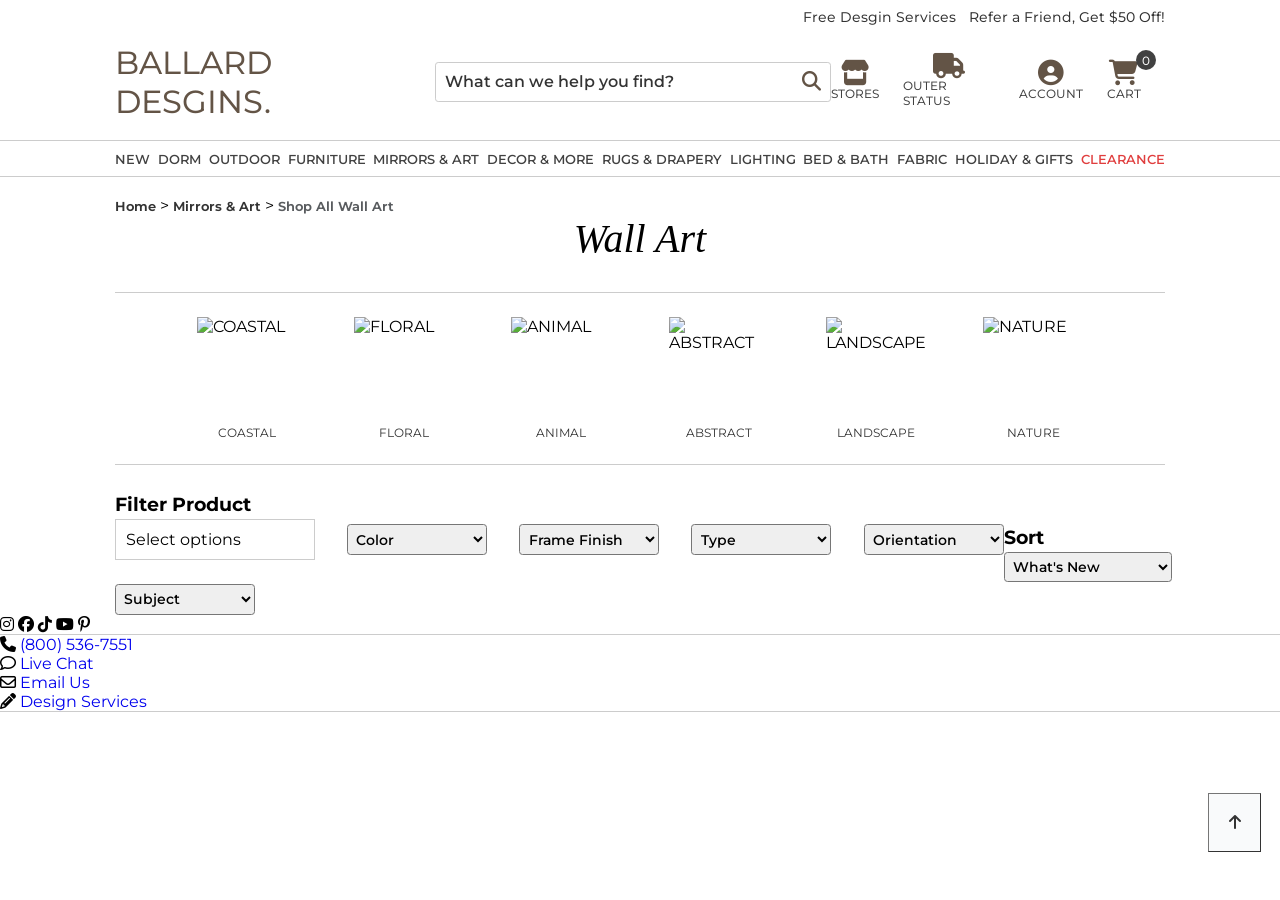
==== src/index.html @ 4a236fc7 "Start with footer" ====
<!DOCTYPE html>
<html lang="en">
  <head>
    <meta charset="UTF-8" />
    <meta name="viewport" content="width=device-width, initial-scale=1.0" />
    <title>Wall Arts | Ballard Desgins</title>
    <link
      rel="icon"
      href="//static1.ballarddesigns.com/wcsstore/images/BallardDesigns/favicons/favicon-32x32.png"
      type="image/png"
      sizes="32x32"
    />
    <!-- Font Awesome CDN Link -->
    <link
      href="https://cdnjs.cloudflare.com/ajax/libs/font-awesome/6.7.2/css/all.min.css"
      rel="stylesheet"
    />
    <link rel="stylesheet" href="style.css" />
    <script src="fetchData.js" type="module" defer></script>
    <script src="mainFunctions.js" type="module" defer></script>
  </head>
  <body>
    <!-- Start Header -->
    <header id="Header" class="container">
      <div class="topHeader">
        <a href="#">Free Desgin Services</a>
        <a href="">Refer a Friend, Get $50 Off!</a>
      </div>
      <div class="mainHeader">
        <a href="#">BALLARD DESGINS.</a>
        <div class="searchBox">
          <input type="search" placeholder="What can we help you find?" />
          <button><i class="fa-solid fa-magnifying-glass"></i></button>
        </div>
        <div class="headerIcons">
          <a href="#">
            <i class="fa-solid fa-store"></i>
            <span>Stores</span>
          </a>
          <a href="#">
            <i class="fa-solid fa-truck"></i>
            <span>Outer Status</span>
          </a>
          <a href="#">
            <i class="fa-solid fa-circle-user"></i>
            <span>Account</span>
          </a>
          <a href="#" class="cartLink">
            <i class="fa-solid fa-cart-shopping"></i>
            <span>Cart</span>
            <span class="cartBubble">0</span>
            <div class="cartPopup">Your shopping cart is empty</div>
          </a>
        </div>
      </div>
      <hr id="hr1" />
      <!-- Navbar -->
      <nav>
        <ul class="navList">
          <li class="navItem">
            <a class="navLink" href="#">NEW</a>
            <div class="dropdown-menu">
              <ul>
                <li><a href="#">ALL NEW ITEMS</a></li>
                <li><a href="#">THE DORM COLLECTION</a></li>
                <li><a href="#">OUTDOOR</a></li>
                <li><a href="#">FURNITURE</a></li>
                <li><a href="#">MIRRORS & ART</a></li>
                <li><a href="#">DECOR & MORE</a></li>
                <li><a href="#">TABLETOP</a></li>
                <li><a href="#">RUGS & DRAPERY</a></li>
                <li><a href="#">LIGHTING</a></li>
                <li><a href="#">BED & BATH</a></li>
                <li><a href="#">FABRIC BY THE YARD</a></li>
              </ul>
              <div class="dropdown-image">
                <img
                  id="dropdownImgNew"
                  src="your-image.jpg"
                  alt="Your Entry Needs This"
                />
                <h4>Your Entry Needs This</h4>
                <p>
                  Don't miss the feminine details and narrow profile of our
                  Dawson Cabinet.
                </p>
                <a href="#">SHOP NOW »</a>
              </div>
            </div>
          </li>
          <li class="navItem">
            <a class="navLink" href="#">Dorm</a>
            <div class="dropdown-menu">
              <ul>
                <li><a href="#">ALL NEW ITEMS</a></li>
                <li><a href="#">THE DORM COLLECTION</a></li>
                <li><a href="#">OUTDOOR</a></li>
                <li><a href="#">FURNITURE</a></li>
                <li><a href="#">MIRRORS & ART</a></li>
                <li><a href="#">DECOR & MORE</a></li>
                <li><a href="#">TABLETOP</a></li>
                <li><a href="#">RUGS & DRAPERY</a></li>
                <li><a href="#">LIGHTING</a></li>
                <li><a href="#">BED & BATH</a></li>
                <li><a href="#">FABRIC BY THE YARD</a></li>
              </ul>
              <div class="dropdown-image">
                <img
                  id="dropdownImgDrom"
                  src="your-image.jpg"
                  alt="Your Entry Needs This"
                />
                <h4>Your Entry Needs This</h4>
                <p>
                  Don't miss the feminine details and narrow profile of our
                  Dawson Cabinet.
                </p>
                <a href="#">SHOP NOW »</a>
              </div>
            </div>
          </li>
          <li class="navItem">
            <a class="navLink" href="#">Outdoor</a>
          </li>
          <li class="navItem">
            <a class="navLink" href="#">Furniture</a>
          </li>
          <li class="navItem">
            <a class="navLink" href="#">Mirrors & Art</a>
          </li>
          <li class="navItem">
            <a class="navLink" href="#">Decor & More</a>
          </li>
          <li class="navItem">
            <a class="navLink" href="#">Rugs & Drapery</a>
          </li>
          <li class="navItem">
            <a class="navLink" href="#">Lighting</a>
          </li>
          <li class="navItem">
            <a class="navLink" href="#">Bed & Bath</a>
          </li>
          <li class="navItem">
            <a class="navLink" href="#">Fabric</a>
          </li>
          <li class="navItem">
            <a class="navLink" href="#">Holiday & Gifts</a>
          </li>
          <li class="navItem">
            <a class="navLink" href="#" id="clearance">Clearance</a>
          </li>
        </ul>
      </nav>

      <hr id="hr2" />
    </header>

    <!-- Start WallArt -->
    <section id="wallArt" class="container">
      <div id="breadcrumbs">
        <a href="#">Home</a> <span> > </span> <a href="#">Mirrors & Art</a>
        <span> > </span> <a href="#">Shop All Wall Art</a>
      </div>
      <h1>Wall Art</h1>
      <hr />
      <div id="categories"></div>
      <hr />
    </section>

    <!-- Start Main -->
    <main class="container">
      <!-- Start Filter Product & Sort -->
      <div id="filter-sort">
        <div id="filtersProduct">
          <h3>Filter Product</h3>
          <div id="filter">
            <div class="custom-select">
              <div class="select-box" onclick="toggleOptions()">Select options</div>
              <div class="options-container" id="options">
                <label><input type="checkbox" value="books"> Books</label>
                <label><input type="checkbox" value="electronics"> Electronics</label>
                <label><input type="checkbox" value="clothing"> Clothing</label>
              </div>
            </div>
            <select>
              <option>Color</option>
            </select>
            <select>
              <option>Frame Finish</option>
            </select>
            <select>
              <option>Type</option>
            </select>
            <select>
              <option>Orientation</option>
            </select>
            <select>
              <option>Subject</option>
            </select>
          </div>
        </div>
        <div id="sortProduct">
          <h3>Sort</h3>
          <select id="sortSelect">
            <option selected>What's New</option>
            <option>Relevance</option>
            <option>Price: Low to High</option>
            <option>Price: High to Low</option>
            <option>Alphabetically</option>
            <option>Customer Ratings</option>
          </select>
        </div>
      </div>
    </main>
    <footer>
      <section id="socialMedia">
        <i class="fa-brands fa-instagram"></i>
        <i class="fa-brands fa-facebook"></i>
        <i class="fa-brands fa-tiktok"></i>
        <i class="fa-brands fa-youtube"></i>
        <i class="fa-brands fa-pinterest-p"></i>
      </section>
      <hr>
      <section id="contact">
        <div><i class="fa-solid fa-phone"></i> <a href="tel:(800) 536-7551">(800) 536-7551</a></div>
        <div><i class="fa-regular fa-comment"></i> <a href="#">Live Chat</a></div>
        <div><i class="fa-regular fa-envelope"></i></i> <a href="mailto:email.example@example.com">Email Us</a></div>
        <div><i class="fa-solid fa-pencil"></i> <a href="#">Design Services</a></div>
      </section>
      <hr>
    </footer>
    <section id="toTop">
      <a href="#Header"><i class="fa-solid fa-arrow-up"></i></a>
    </section>
  </body>
</html>
---- src/style.css ----
@import url('https://fonts.googleapis.com/css2?family=Inter:ital,opsz,wght@0,14..32,100..900;1,14..32,100..900&family=Montserrat:ital,wght@0,100..900;1,100..900&family=Noto+Sans:ital,wght@0,100..900;1,100..900&family=Poppins:ital,wght@0,100;0,200;0,300;0,400;0,500;0,600;0,700;0,800;0,900;1,100;1,200;1,300;1,400;1,500;1,600;1,700;1,800;1,900&family=Volkhov:ital,wght@0,400;0,700;1,400;1,700&family=Work+Sans:wght@100..900&display=swap');
@import url('https://fonts.googleapis.com/css2?family=Bodoni+Moda:ital,opsz,wght@0,6..96,400..900;1,6..96,400..900&family=Inter:ital,opsz,wght@0,14..32,100..900;1,14..32,100..900&family=Montserrat:ital,wght@0,100..900;1,100..900&family=Noto+Sans:ital,wght@0,100..900;1,100..900&family=Poppins:ital,wght@0,100;0,200;0,300;0,400;0,500;0,600;0,700;0,800;0,900;1,100;1,200;1,300;1,400;1,500;1,600;1,700;1,800;1,900&family=Volkhov:ital,wght@0,400;0,700;1,400;1,700&family=Work+Sans:wght@100..900&display=swap');
@import url('https://fonts.googleapis.com/css2?family=Bodoni+Moda:ital,opsz,wght@0,6..96,400..900;1,6..96,400..900&family=Cormorant:ital,wght@0,300..700;1,300..700&family=Inter:ital,opsz,wght@0,14..32,100..900;1,14..32,100..900&family=Montserrat:ital,wght@0,100..900;1,100..900&family=Noto+Sans:ital,wght@0,100..900;1,100..900&family=Poppins:ital,wght@0,100;0,200;0,300;0,400;0,500;0,600;0,700;0,800;0,900;1,100;1,200;1,300;1,400;1,500;1,600;1,700;1,800;1,900&family=Volkhov:ital,wght@0,400;0,700;1,400;1,700&family=Work+Sans:wght@100..900&display=swap');


:root{
    --basicFontColor:#333333;
    --logoColor:#635446;
    --headerIconColor:#414141;
    --hrColor:#cccccc;
    --headerFont:"Montserrat", Verdana, Helvetica, sans-serif;
    --logoFont:"Bondoi", Helvetica, sans-serif;
    --cormorantFont:"Cormorant (woff2)",Times,"Times New Roman",serif;
    
}
*{
    box-sizing: border-box;
    margin: 0;
    padding: 0;
    font-family: var(--headerFont);
    text-decoration: none;
}
.container{
    width:82vw;
    margin: auto;
    
}
/* Start Header */
/* Top Header */
.topHeader{
    display: flex;
    justify-content: flex-end;
    gap: 0.8em;
    padding:0.5em 0 ;
}
.topHeader a{
    text-decoration: none;
    color:var(--basicFontColor);
    font-size: 14px;
    font-weight: 450;
    font-family: var(--headerFont);
    border-bottom: 0.1em solid transparent;
}
.topHeader a:hover{
    cursor: pointer;
    border-bottom: 0.1em solid var(--basicFontColor);
}

/* Main Header */
.mainHeader{
    margin-top: 0.5em;
    display: flex;
    align-items: center;
    justify-content: space-between;
}
.mainHeader a{
    text-transform: uppercase;
    color: var(--logoColor);
    font-size: 2rem;
    font-weight: 450;
    font-family: var(--headerFont);
}
.searchBox{
    padding:0.5em;
    border: 0.075em solid var(--hrColor);
    border-radius: 0.2em;
    width: 25em;
    display: flex;
    align-items: center;
    justify-content: space-between;
    padding: 0.6em;
    outline: 0.25em solid transparent;
}
.searchBox:focus-within{
    outline: 0.25em solid rgb(148, 188, 245);
    border-radius: 0.3em;
}
.searchBox input{
    width:92%;
    font-size: 1rem;
    border: none;
}
.searchBox input::placeholder{
    color: var(--basicFontColor);
    font-weight: 550;
}
.searchBox input:focus{
    outline: none;
    border: none;
}
.searchBox button{
    background: none;
    border: none;
    outline: none;
    cursor: pointer;
}
.searchBox button i{
    font-size: 1.2rem;
    color: var(--logoColor);  
}
.headerIcons{
    display: flex;
    justify-content: space-evenly;
    align-items: center;
    gap: 1.5em;
    padding-right: 1.5em;
}
.headerIcons a{
    display: flex;
    flex-direction: column;
    justify-content: space-between;
    align-items: center;
    border-bottom: 0.1em solid transparent;
}
.headerIcons a:hover{
    border-bottom: 0.1em solid var(--logoColor);
}
.headerIcons a i{
    color: var(--logoColor);
    font-size: 1.6rem;
}
.headerIcons a span{
    color: var(--headerIconColor);
    font-size: 12px;
}
.cartLink {
    position: relative;
}

.cartBubble {
    position: absolute;
    top: -10px;
    right: -15px;
    background: var(--headerIconColor);
    color: white !important;
    border-radius: 50%;
    width: 20px;
    height: 20px;
    display: flex;
    align-items: center;
    justify-content: center;
    font-size: 12px;
}

.cartPopup {
    display: none;
    position: absolute;
    z-index: 999;
    top: 3em; 
    left: 50%;
    transform: translateX(-90%);
    background-color: white;
    color: var(--basicFontColor);
    padding: 1.5em 1em;
    width: 30em;
    font-size: 12px;
    box-shadow: 0 3px 5px rgba(0,0,0,0.4);
}

.cartLink:hover .cartPopup {
    display: block;
}
  hr{
    border: 0;
    border-top: 1px solid var(--hrColor);
  }
  #hr1{
    margin: 0 calc(-50vw + 61%); 
    width: 100vw; 
    position: relative; 
    left: 50%; 
    transform: translateX(-50%); 
    margin: 1.2em 0 0.5em;
  }
  #hr2{
    margin: 0 calc(-50vw + 61%); 
    width: 100vw; 
    position: relative; 
    left: 50%; 
    transform: translateX(-50%); 
    margin: 0.5em 0 1.2em;
  }

  /* navbar */

  #clearance{
    color: #e03e3e ;
  }

  nav ul li a:hover{
    border-bottom: 0.25em solid var(--logoColor);
  }


  nav {
    position: relative;

  }
  
  .navList {
    display: flex;
    align-items: center;
    justify-content: space-between;
    list-style: none;
    margin: 0;
    padding: 0;
  }
  
  .navItem {
    position: relative;  
  }
  
  .navLink {
    font-size: 0.8em;
    color: var(--headerIconColor);
    font-weight: 550;
    border-bottom: 0.25em solid transparent;
    padding-bottom: 0.5em;
    text-transform: uppercase;
  }
  .navLink:hover{
    border-bottom: 0.25em solid var(--logoColor);
  }
  
  .dropdown-menu {
    position: absolute;
    top: 1.75em;
    left: 0;
    background-color:rgba(220, 220, 220);
    width: 30em;
    z-index: 999;
    padding: 1.5em;
    border-bottom: 0.3em solid var(--logoColor);
    display: none;
  }
  
  .dropdown-menu ul {
    list-style: none;
    padding: 0;
    margin: 0;
    width: 50%;
    display: flex;
    flex-direction: column;
    justify-content: space-between;
    align-items: flex-start;
    gap: 0.4em;
  }
  
  .dropdown-menu ul li a {  
    font-weight: 500;
    color: var(--basicFontColor) !important;
    text-decoration: none;
    display: block;
    border-bottom: 0.25em solid transparent;
  }
  .dropdown-menu ul li a:hover{
    text-decoration: underline;
    border-bottom: 0.25em solid transparent;
  }
  
  .dropdown-image {
    width: 45%;
    text-align: center;
  }
  
  .dropdown-image img {
    width: 100%;
    height: auto;
    margin-bottom: 1em;
  }
  
  .navItem:hover .dropdown-menu {
    display: flex;
    justify-content: space-between;
  }
  
/* End Header */

/* Start Wall Art */
#wallArt{
  padding: 0;
}
#breadcrumbs{
  margin: 0;
  padding: 0;
}
.bold{
  font-size: 0.8rem;
  font-weight: 650;
  color: var(--basicFontColor);
}
.bold:hover{
  border-bottom: 1px solid var(--basicFontColor);
}
#basePosition{
  font-size: 0.8rem;
  font-weight: 650;
  color: #595c5f;
}
h1{
  font-family: var(--cormorantFont);
  font-style: italic;
  font-weight: 200;
  text-align: center;
  font-size: 2.5rem;
  margin-bottom: 0.75em;
}
#categories{
  padding:auto 2.5em ;
  display: flex;
  justify-content: space-evenly;
  align-items: center;
  flex-wrap: wrap;
  margin: 1.5em;
}
.category{
  display: flex;
  flex-direction: column;
  justify-content: space-between;
  gap: 0.5em;
  align-items: center;
}
.category img{
  width: 100px;
  height: 100px;
  object-fit: cover;
}
.category a{
  color: var(--basicFontColor);
  font-size: 0.75rem;
}
.category:hover img{
  opacity: calc(50%);
}
.category:hover a{
  border-bottom: 1px solid var(--basicFontColor);
}

/* Start Main */
/* Start Filter Product & Sort */
#filter-sort{
  width: 92%;
  margin-top: 1.75em;
  display: flex;
  align-items: center;
  justify-content: space-between;

}
#filter-sort h3{
  margin-bottom: 0.15em;
}
#filter{
  display: flex;
  align-items: center;
  justify-content: space-between;
  flex-wrap: wrap;
  gap: 1.5em;
}
.custom-select {
  position: relative;
  display: inline-block;
  width: 200px;
}

.select-box {
  border: 1px solid #ccc;
  padding: 10px;
  cursor: pointer;
  background: white;
}

.options-container {
  position: absolute;
  border: 1px solid #ccc;
  width: 100%;
  max-height: 200px;
  overflow-y: auto;
  background: white;
  display: none;
  z-index: 10;
}

.options-container label {
  display: block;
  padding: 5px 10px;
  cursor: pointer;
}

.options-container label:hover {
  background-color: #f0f0f0;
}
#filtersProduct select{
  width: 10em;
  padding: 0.3em;
  font-size:14px;
  font-weight: 550;
  border-radius: 0.25em;
}
/* Sort Product */
#sortProduct{
  width: 8%;
  display: flex;
  flex-direction: column;
  justify-content: space-between;
}
#sortProduct h3{
  margin-bottom: 0.15em;
}
#sortSelect {
  width: 12em;
  padding: 0.3em;
  font-size:14px;
  font-weight: 550;
  border-radius: 0.25em;
}
#sortSelect:focus{
  border: auto;
}



/* Footer */


/* Button To Top */
#toTop{
  position: fixed;
  right: 1.2em;
  bottom:3em;
  z-index: 999;
  background-color: #f9fafbe1;
  border-top: 0.1em solid #767676;
  border-left: 0.1em solid #767676;
  border-right: 0.1em solid #333333;
  border-bottom: 0.1em solid #333333;
  padding:1.2em 1.2em;
}
#toTop a{
  font-size: 1rem;
  color: var(--basicFontColor);
  
}
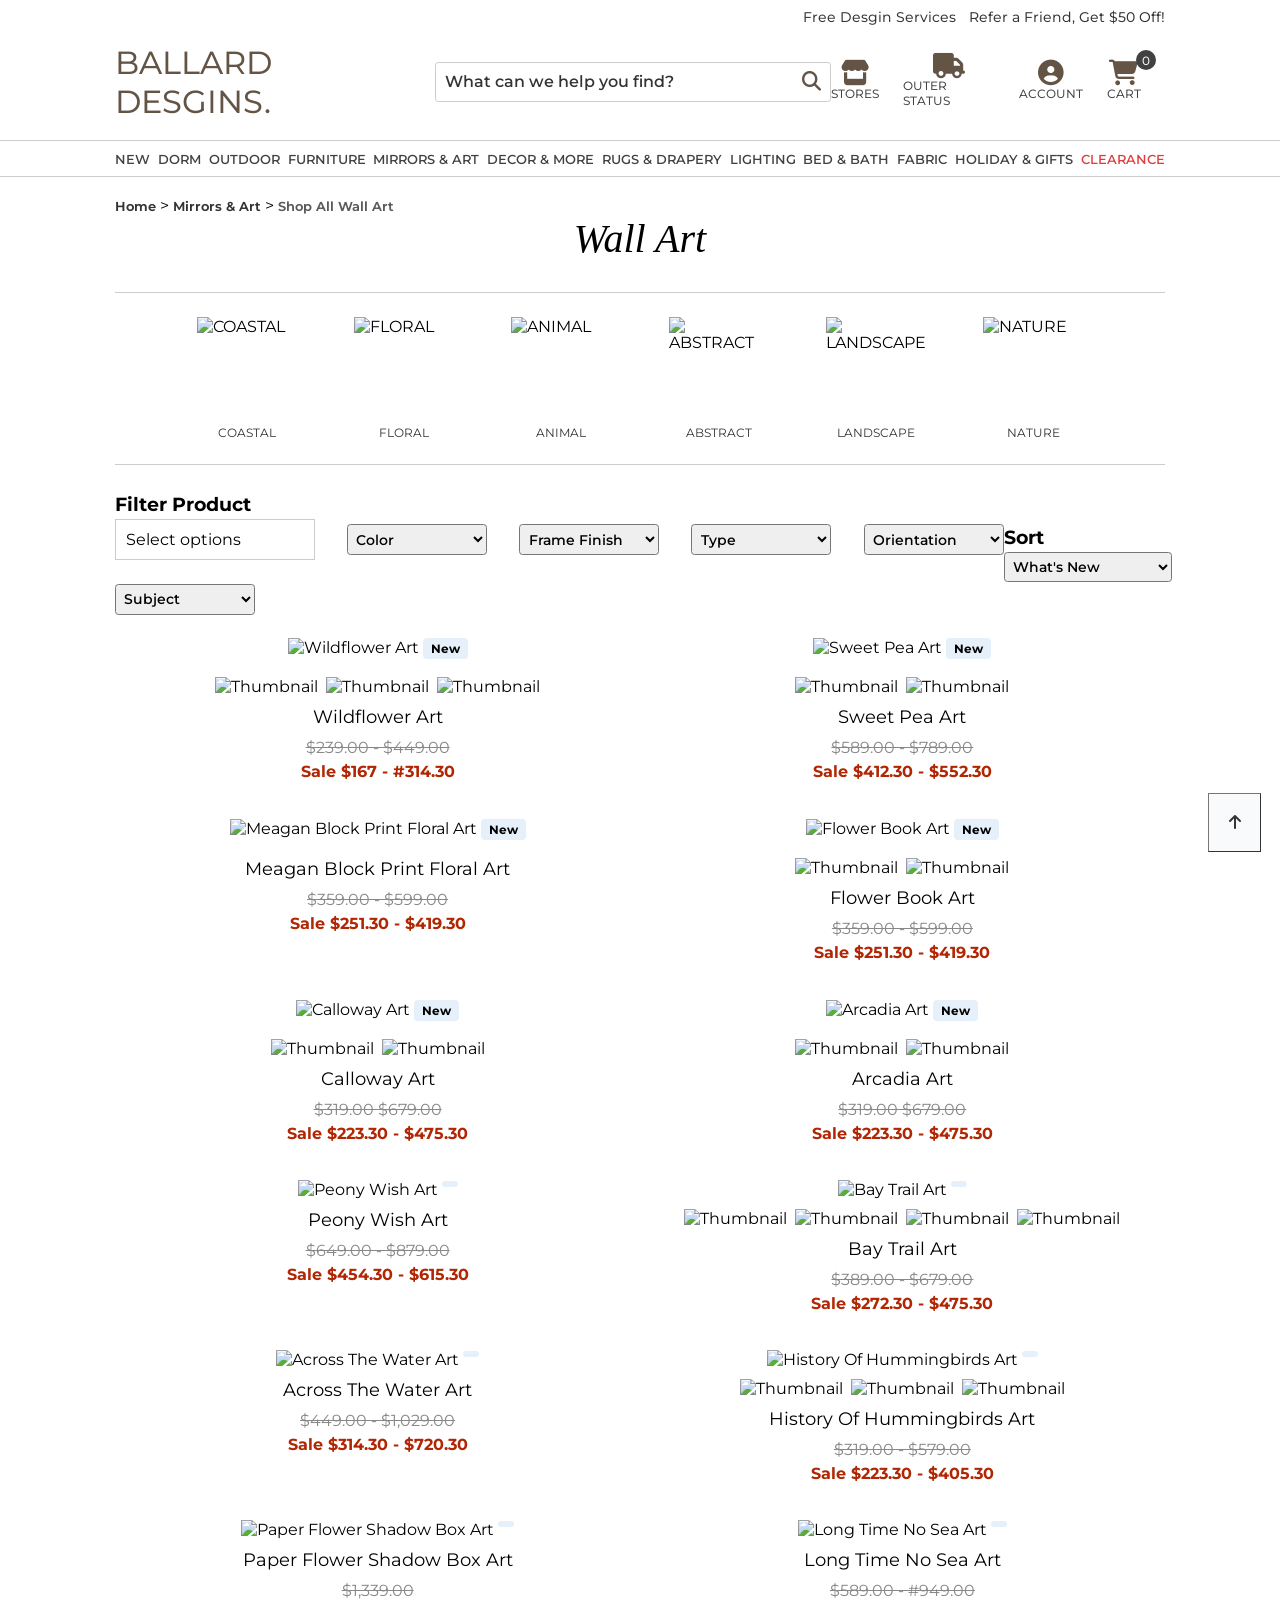
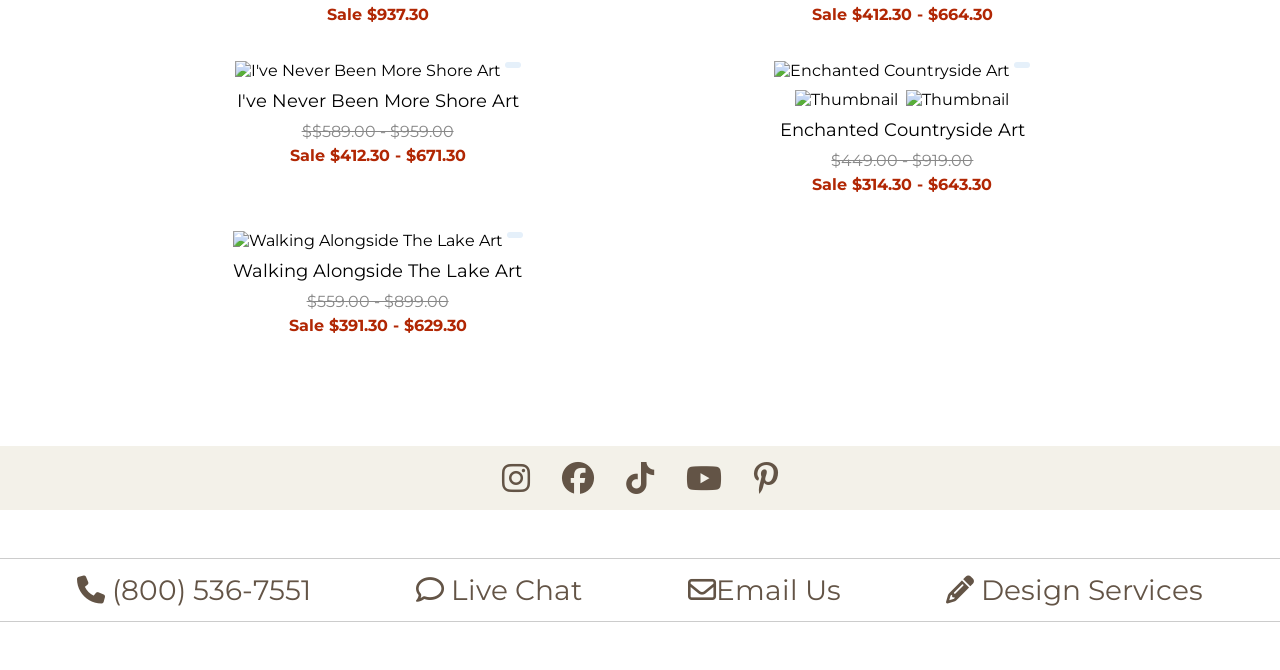
==== commit 3acf14a4: "End Footer and Start With Product Section" ====
--- a/src/index.html
+++ b/src/index.html
@@ -22,17 +22,17 @@
   <body>
     <!-- Start Header -->
     <header id="Header" class="container">
-      <div class="topHeader">
+      <div class="top-header">
         <a href="#">Free Desgin Services</a>
         <a href="">Refer a Friend, Get $50 Off!</a>
       </div>
-      <div class="mainHeader">
+      <div class="main-header">
         <a href="#">BALLARD DESGINS.</a>
-        <div class="searchBox">
+        <div class="search-box">
           <input type="search" placeholder="What can we help you find?" />
           <button><i class="fa-solid fa-magnifying-glass"></i></button>
         </div>
-        <div class="headerIcons">
+        <div class="header-icons">
           <a href="#">
             <i class="fa-solid fa-store"></i>
             <span>Stores</span>
@@ -56,9 +56,9 @@
       <hr id="hr1" />
       <!-- Navbar -->
       <nav>
-        <ul class="navList">
-          <li class="navItem">
-            <a class="navLink" href="#">NEW</a>
+        <ul class="nav-list">
+          <li class="nav-item">
+            <a class="nav-link" href="#">NEW</a>
             <div class="dropdown-menu">
               <ul>
                 <li><a href="#">ALL NEW ITEMS</a></li>
@@ -88,8 +88,8 @@
               </div>
             </div>
           </li>
-          <li class="navItem">
-            <a class="navLink" href="#">Dorm</a>
+          <li class="nav-item">
+            <a class="nav-link" href="#">Dorm</a>
             <div class="dropdown-menu">
               <ul>
                 <li><a href="#">ALL NEW ITEMS</a></li>
@@ -119,35 +119,35 @@
               </div>
             </div>
           </li>
-          <li class="navItem">
-            <a class="navLink" href="#">Outdoor</a>
-          </li>
-          <li class="navItem">
-            <a class="navLink" href="#">Furniture</a>
-          </li>
-          <li class="navItem">
-            <a class="navLink" href="#">Mirrors & Art</a>
-          </li>
-          <li class="navItem">
-            <a class="navLink" href="#">Decor & More</a>
-          </li>
-          <li class="navItem">
-            <a class="navLink" href="#">Rugs & Drapery</a>
-          </li>
-          <li class="navItem">
-            <a class="navLink" href="#">Lighting</a>
-          </li>
-          <li class="navItem">
-            <a class="navLink" href="#">Bed & Bath</a>
-          </li>
-          <li class="navItem">
-            <a class="navLink" href="#">Fabric</a>
-          </li>
-          <li class="navItem">
-            <a class="navLink" href="#">Holiday & Gifts</a>
-          </li>
-          <li class="navItem">
-            <a class="navLink" href="#" id="clearance">Clearance</a>
+          <li class="nav-item">
+            <a class="nav-link" href="#">Outdoor</a>
+          </li>
+          <li class="nav-item">
+            <a class="nav-link" href="#">Furniture</a>
+          </li>
+          <li class="nav-item">
+            <a class="nav-link" href="#">Mirrors & Art</a>
+          </li>
+          <li class="nav-item">
+            <a class="nav-link" href="#">Decor & More</a>
+          </li>
+          <li class="nav-item">
+            <a class="nav-link" href="#">Rugs & Drapery</a>
+          </li>
+          <li class="nav-item">
+            <a class="nav-link" href="#">Lighting</a>
+          </li>
+          <li class="nav-item">
+            <a class="nav-link" href="#">Bed & Bath</a>
+          </li>
+          <li class="nav-item">
+            <a class="nav-link" href="#">Fabric</a>
+          </li>
+          <li class="nav-item">
+            <a class="nav-link" href="#">Holiday & Gifts</a>
+          </li>
+          <li class="nav-item">
+            <a class="nav-link" href="#" id="clearance">Clearance</a>
           </li>
         </ul>
       </nav>
@@ -170,16 +170,23 @@
     <!-- Start Main -->
     <main class="container">
       <!-- Start Filter Product & Sort -->
-      <div id="filter-sort">
+      <div id="filterSort">
         <div id="filtersProduct">
           <h3>Filter Product</h3>
           <div id="filter">
             <div class="custom-select">
-              <div class="select-box" onclick="toggleOptions()">Select options</div>
+              <div class="select-box" onclick="toggleOptions()">
+                Select options
+              </div>
               <div class="options-container" id="options">
-                <label><input type="checkbox" value="books"> Books</label>
-                <label><input type="checkbox" value="electronics"> Electronics</label>
-                <label><input type="checkbox" value="clothing"> Clothing</label>
+                <label><input type="checkbox" value="books" /> Books</label>
+                <label
+                  ><input type="checkbox" value="electronics" />
+                  Electronics</label
+                >
+                <label
+                  ><input type="checkbox" value="clothing" /> Clothing</label
+                >
               </div>
             </div>
             <select>
@@ -211,6 +218,9 @@
           </select>
         </div>
       </div>
+
+      <!-- Products -->
+      <div class="product-container" id="productContainer"></div>
     </main>
     <footer>
       <section id="socialMedia">
@@ -220,16 +230,26 @@
         <i class="fa-brands fa-youtube"></i>
         <i class="fa-brands fa-pinterest-p"></i>
       </section>
-      <hr>
+      <hr id="footer-hr-top" />
       <section id="contact">
-        <div><i class="fa-solid fa-phone"></i> <a href="tel:(800) 536-7551">(800) 536-7551</a></div>
-        <div><i class="fa-regular fa-comment"></i> <a href="#">Live Chat</a></div>
-        <div><i class="fa-regular fa-envelope"></i></i> <a href="mailto:email.example@example.com">Email Us</a></div>
-        <div><i class="fa-solid fa-pencil"></i> <a href="#">Design Services</a></div>
+        <div>
+          <i class="fa-solid fa-phone"></i>
+          <a href="tel:(800) 536-7551">(800) 536-7551</a>
+        </div>
+        <div>
+          <i class="fa-regular fa-comment"></i> <a href="#">Live Chat</a>
+        </div>
+        <div>
+          <i class="fa-regular fa-envelope"></i
+          ><a href="mailto:email.example@example.com">Email Us</a>
+        </div>
+        <div>
+          <i class="fa-solid fa-pencil"></i> <a href="#">Design Services</a>
+        </div>
       </section>
-      <hr>
+      <hr id="footer-hr-bottom" />
     </footer>
-    <section id="toTop">
+    <section id="toTop" >
       <a href="#Header"><i class="fa-solid fa-arrow-up"></i></a>
     </section>
   </body>
--- a/src/style.css
+++ b/src/style.css
@@ -19,6 +19,10 @@
     padding: 0;
     font-family: var(--headerFont);
     text-decoration: none;
+    
+}
+body{
+  overflow-x: hidden;
 }
 .container{
     width:82vw;
@@ -27,13 +31,13 @@
 }
 /* Start Header */
 /* Top Header */
-.topHeader{
+.top-header{
     display: flex;
     justify-content: flex-end;
     gap: 0.8em;
     padding:0.5em 0 ;
 }
-.topHeader a{
+.top-header a{
     text-decoration: none;
     color:var(--basicFontColor);
     font-size: 14px;
@@ -41,26 +45,26 @@
     font-family: var(--headerFont);
     border-bottom: 0.1em solid transparent;
 }
-.topHeader a:hover{
+.top-header a:hover{
     cursor: pointer;
     border-bottom: 0.1em solid var(--basicFontColor);
 }
 
 /* Main Header */
-.mainHeader{
+.main-header{
     margin-top: 0.5em;
     display: flex;
     align-items: center;
     justify-content: space-between;
 }
-.mainHeader a{
+.main-header a{
     text-transform: uppercase;
     color: var(--logoColor);
     font-size: 2rem;
     font-weight: 450;
     font-family: var(--headerFont);
 }
-.searchBox{
+.search-box{
     padding:0.5em;
     border: 0.075em solid var(--hrColor);
     border-radius: 0.2em;
@@ -71,55 +75,55 @@
     padding: 0.6em;
     outline: 0.25em solid transparent;
 }
-.searchBox:focus-within{
+.search-box:focus-within{
     outline: 0.25em solid rgb(148, 188, 245);
     border-radius: 0.3em;
 }
-.searchBox input{
+.search-box input{
     width:92%;
     font-size: 1rem;
     border: none;
 }
-.searchBox input::placeholder{
+.search-box input::placeholder{
     color: var(--basicFontColor);
     font-weight: 550;
 }
-.searchBox input:focus{
+.search-box input:focus{
     outline: none;
     border: none;
 }
-.searchBox button{
+.search-box button{
     background: none;
     border: none;
     outline: none;
     cursor: pointer;
 }
-.searchBox button i{
+.search-box button i{
     font-size: 1.2rem;
     color: var(--logoColor);  
 }
-.headerIcons{
+.header-icons{
     display: flex;
     justify-content: space-evenly;
     align-items: center;
     gap: 1.5em;
     padding-right: 1.5em;
 }
-.headerIcons a{
+.header-icons a{
     display: flex;
     flex-direction: column;
     justify-content: space-between;
     align-items: center;
     border-bottom: 0.1em solid transparent;
 }
-.headerIcons a:hover{
+.header-icons a:hover{
     border-bottom: 0.1em solid var(--logoColor);
 }
-.headerIcons a i{
+.header-icons a i{
     color: var(--logoColor);
     font-size: 1.6rem;
 }
-.headerIcons a span{
+.header-icons a span{
     color: var(--headerIconColor);
     font-size: 12px;
 }
@@ -197,7 +201,7 @@
 
   }
   
-  .navList {
+  .nav-list {
     display: flex;
     align-items: center;
     justify-content: space-between;
@@ -206,11 +210,11 @@
     padding: 0;
   }
   
-  .navItem {
+  .nav-item {
     position: relative;  
   }
   
-  .navLink {
+  .nav-link {
     font-size: 0.8em;
     color: var(--headerIconColor);
     font-weight: 550;
@@ -218,7 +222,7 @@
     padding-bottom: 0.5em;
     text-transform: uppercase;
   }
-  .navLink:hover{
+  .nav-link:hover{
     border-bottom: 0.25em solid var(--logoColor);
   }
   
@@ -269,7 +273,7 @@
     margin-bottom: 1em;
   }
   
-  .navItem:hover .dropdown-menu {
+  .nav-item:hover .dropdown-menu {
     display: flex;
     justify-content: space-between;
   }
@@ -338,7 +342,7 @@
 
 /* Start Main */
 /* Start Filter Product & Sort */
-#filter-sort{
+#filterSort{
   width: 92%;
   margin-top: 1.75em;
   display: flex;
@@ -346,7 +350,7 @@
   justify-content: space-between;
 
 }
-#filter-sort h3{
+#filterSort h3{
   margin-bottom: 0.15em;
 }
 #filter{
@@ -417,10 +421,91 @@
   border: auto;
 }
 
-
-
+/* Products */
+
+.product-container {
+  display: grid;
+  grid-template-columns: repeat(auto-fit, minmax(25em, 1fr));
+  align-items: start;
+}
+
+.product-card {
+  padding: 15px;
+  text-align: center;
+  background: #fff;
+}
+
+.product-card img.main-img {
+  width: 100%;
+  height: auto;
+}
+
+.product-card .new-label {
+  display: inline-block;
+  background-color: #e5f0fa;
+  padding: 3px 8px;
+  font-size: 12px;
+  font-weight: bold;
+  border-radius: 4px;
+  margin: 8px 0;
+}
+
+.product-card .thumbnails {
+  margin-top: 10px;
+}
+
+.product-card .thumbnails img {
+  width: 50px;
+  margin: 0 4px;
+}
+
+.product-card .title {
+  font-size: 18px;
+  margin: 10px 0;
+}
+
+.product-card .old-price {
+  text-decoration: line-through;
+  color: #888;
+}
+
+.product-card .new-price {
+  color: #b12704;
+  font-weight: bold;
+  margin-top: 5px;
+}
+
+
+/* End Products */
 /* Footer */
-
+#socialMedia{
+  display: flex;
+  align-items: center;
+  justify-content: center;
+  gap: 1em;
+  padding: 0.5em;
+  margin-top: 3em;
+  background-color: #f3f1e9;
+  color: var(--logoColor);
+  font-size: 2rem;
+}
+#footer-hr-top{
+  margin-top: 3em;
+}
+#footer-hr-bottom{
+  margin-bottom: 3em;
+}
+#contact{
+  display: flex;
+  align-items: center;
+  justify-content: space-evenly;
+  gap: 1em;
+  padding: 0.5em 0;
+  font-size: 1.75rem;
+}
+#contact i,a{
+  color: var(--logoColor);
+}
 
 /* Button To Top */
 #toTop{
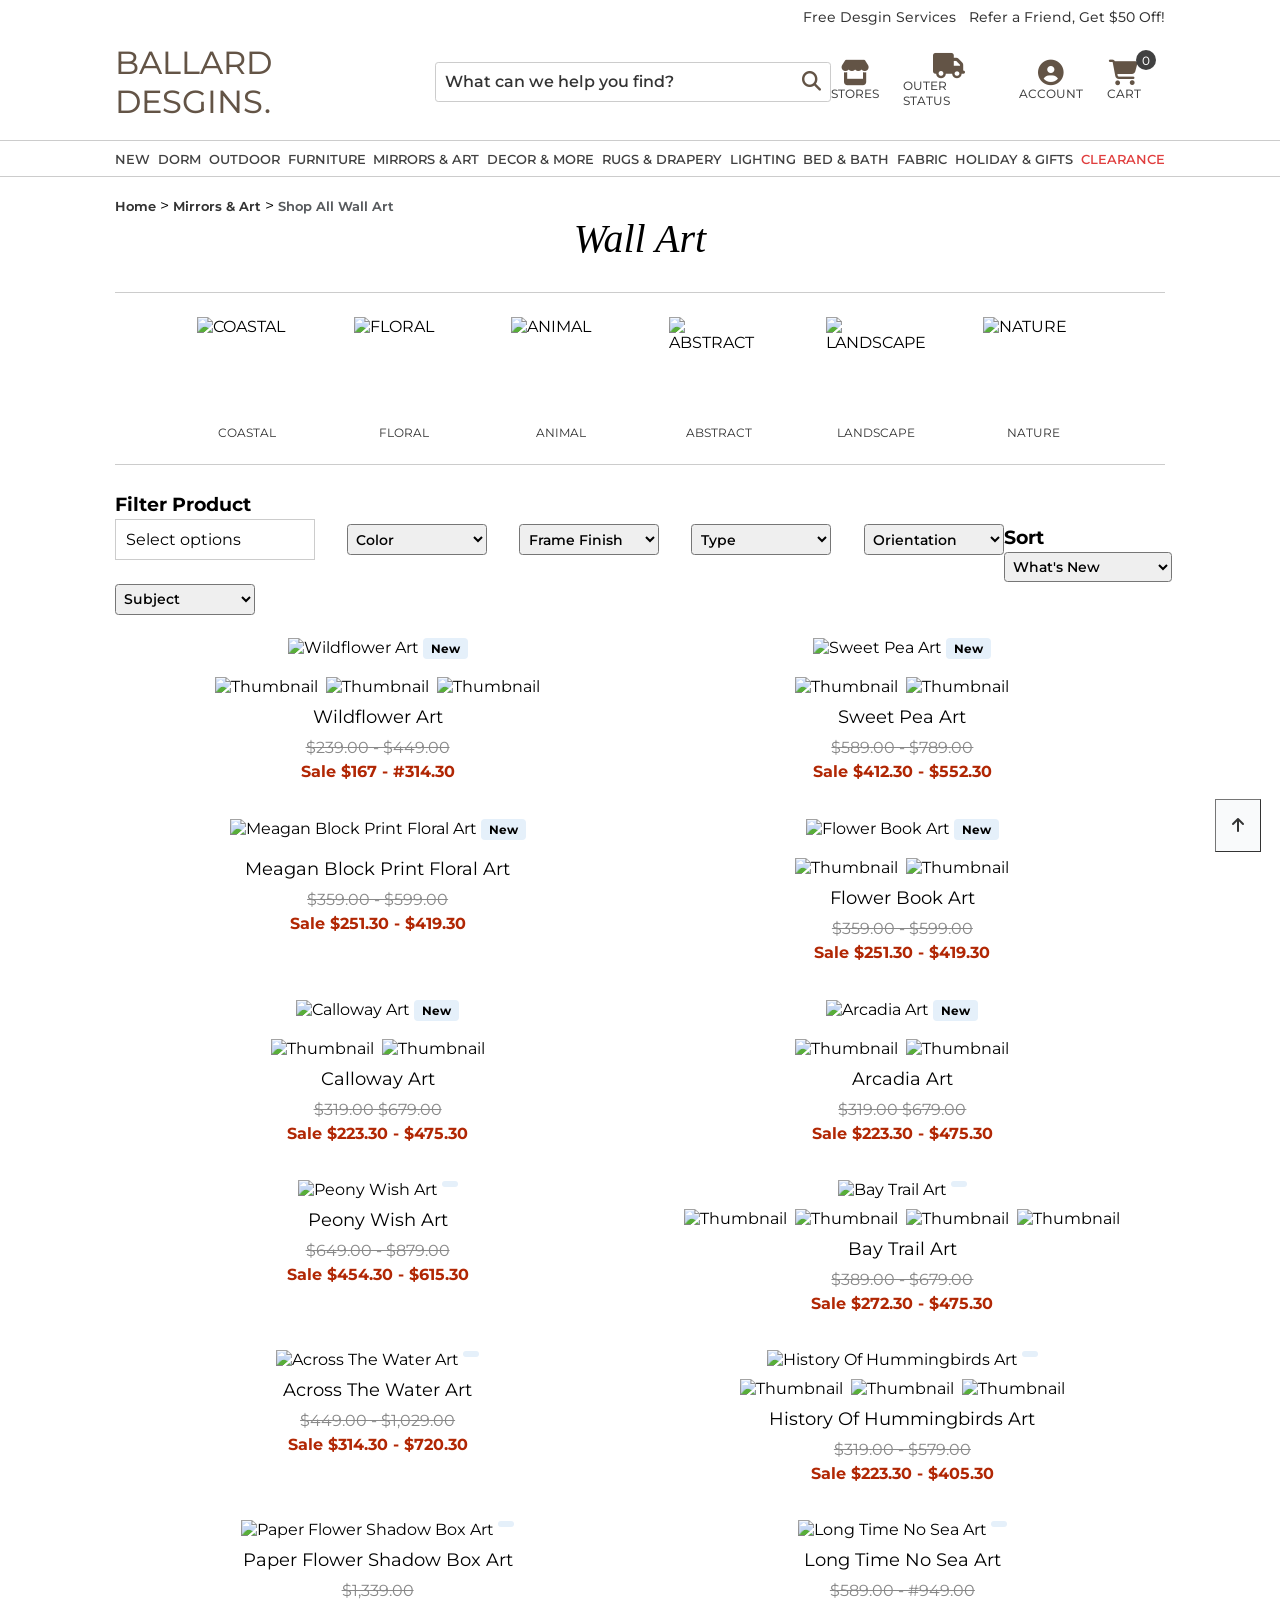
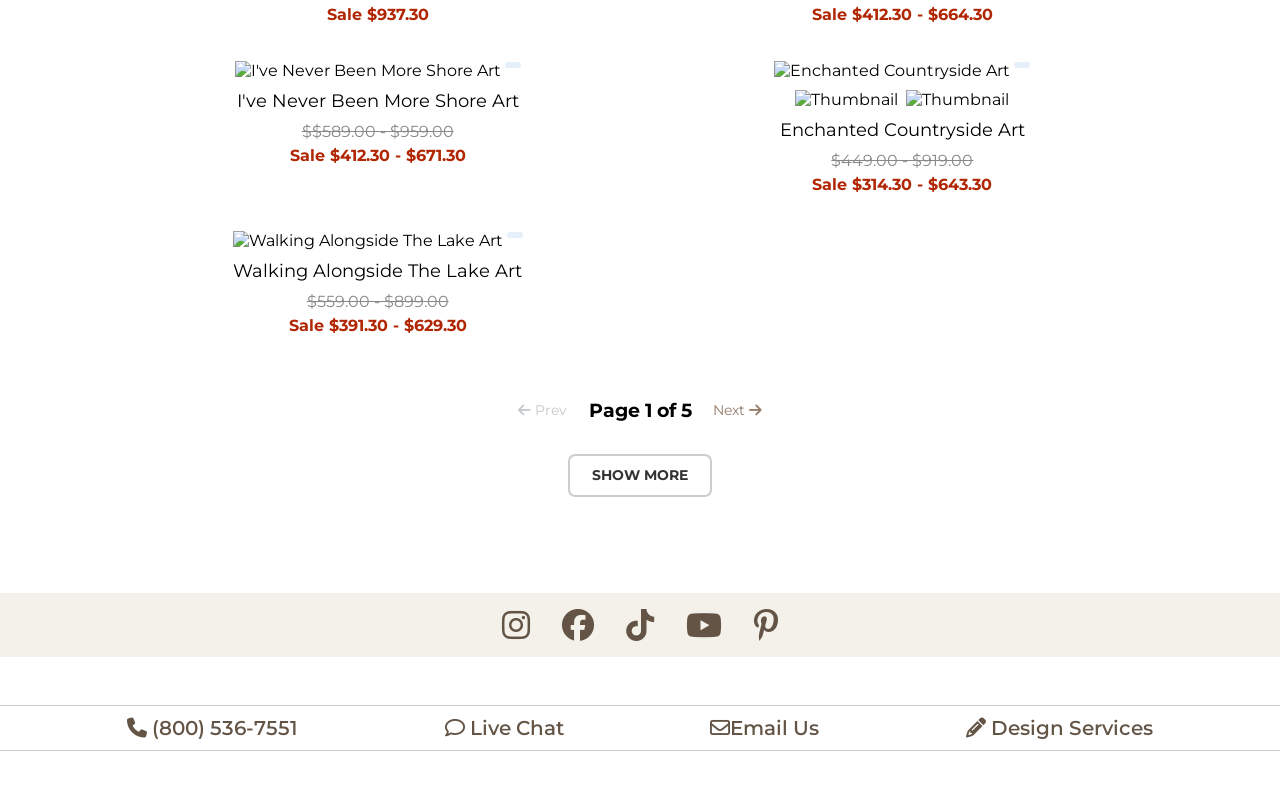
==== commit 29f0511e: "add slider and (Show More) Button to Footer" ====
--- a/src/index.html
+++ b/src/index.html
@@ -223,6 +223,16 @@
       <div class="product-container" id="productContainer"></div>
     </main>
     <footer>
+      <section class="slider">
+        <div class="slider-page">
+          <span class="disabled"><i class="fa-solid fa-arrow-left"></i> Prev</span>
+          <span class="strong-name">Page 1 of 5 </span>
+          <span class="active">Next <i class="fa-solid fa-arrow-right"></i></span>
+        </div>
+        <div>
+          <button class="show-more-button">SHOW MORE</button>
+        </div>
+      </section>
       <section id="socialMedia">
         <i class="fa-brands fa-instagram"></i>
         <i class="fa-brands fa-facebook"></i>
--- a/src/style.css
+++ b/src/style.css
@@ -22,6 +22,7 @@
     
 }
 body{
+  box-sizing: border-box;
   overflow-x: hidden;
 }
 .container{
@@ -478,6 +479,46 @@
 
 /* End Products */
 /* Footer */
+.slider{
+  display: flex;
+  flex-direction: column;
+  justify-content: space-between;
+  align-items: center;
+  gap: 2em;
+  margin-top: 3em;
+  margin-bottom: 3.5em;
+}
+.slider-page{
+  display: flex;
+  justify-content: center;
+  align-items: center;
+  gap: 1.5em;
+  font-size: 0.9rem;
+}
+.disabled{
+  color: #c4c8cb;
+}
+.strong-name{
+  font-weight: 700;
+  font-size: 1.2rem;
+}
+.active{
+  color: #947c6a;
+}
+.show-more-button{
+  font-size: 0.9rem;
+  font-weight: 700;
+  padding: 0.75em 1.5em;
+  border-radius: 0.5em;
+  background-color: white;
+  color: var(--basicFontColor);
+  border: 0.15em solid var(--hrColor);
+}
+.show-more-button:hover{
+  background-color: var(--basicFontColor);
+  color: white;
+  border: 0.15em solid var(--basicFontColor);
+}
 #socialMedia{
   display: flex;
   align-items: center;
@@ -501,7 +542,8 @@
   justify-content: space-evenly;
   gap: 1em;
   padding: 0.5em 0;
-  font-size: 1.75rem;
+  font-size: 1.25rem;
+  font-weight: 550;
 }
 #contact i,a{
   color: var(--logoColor);
@@ -518,7 +560,7 @@
   border-left: 0.1em solid #767676;
   border-right: 0.1em solid #333333;
   border-bottom: 0.1em solid #333333;
-  padding:1.2em 1.2em;
+  padding:1em 1em;
 }
 #toTop a{
   font-size: 1rem;
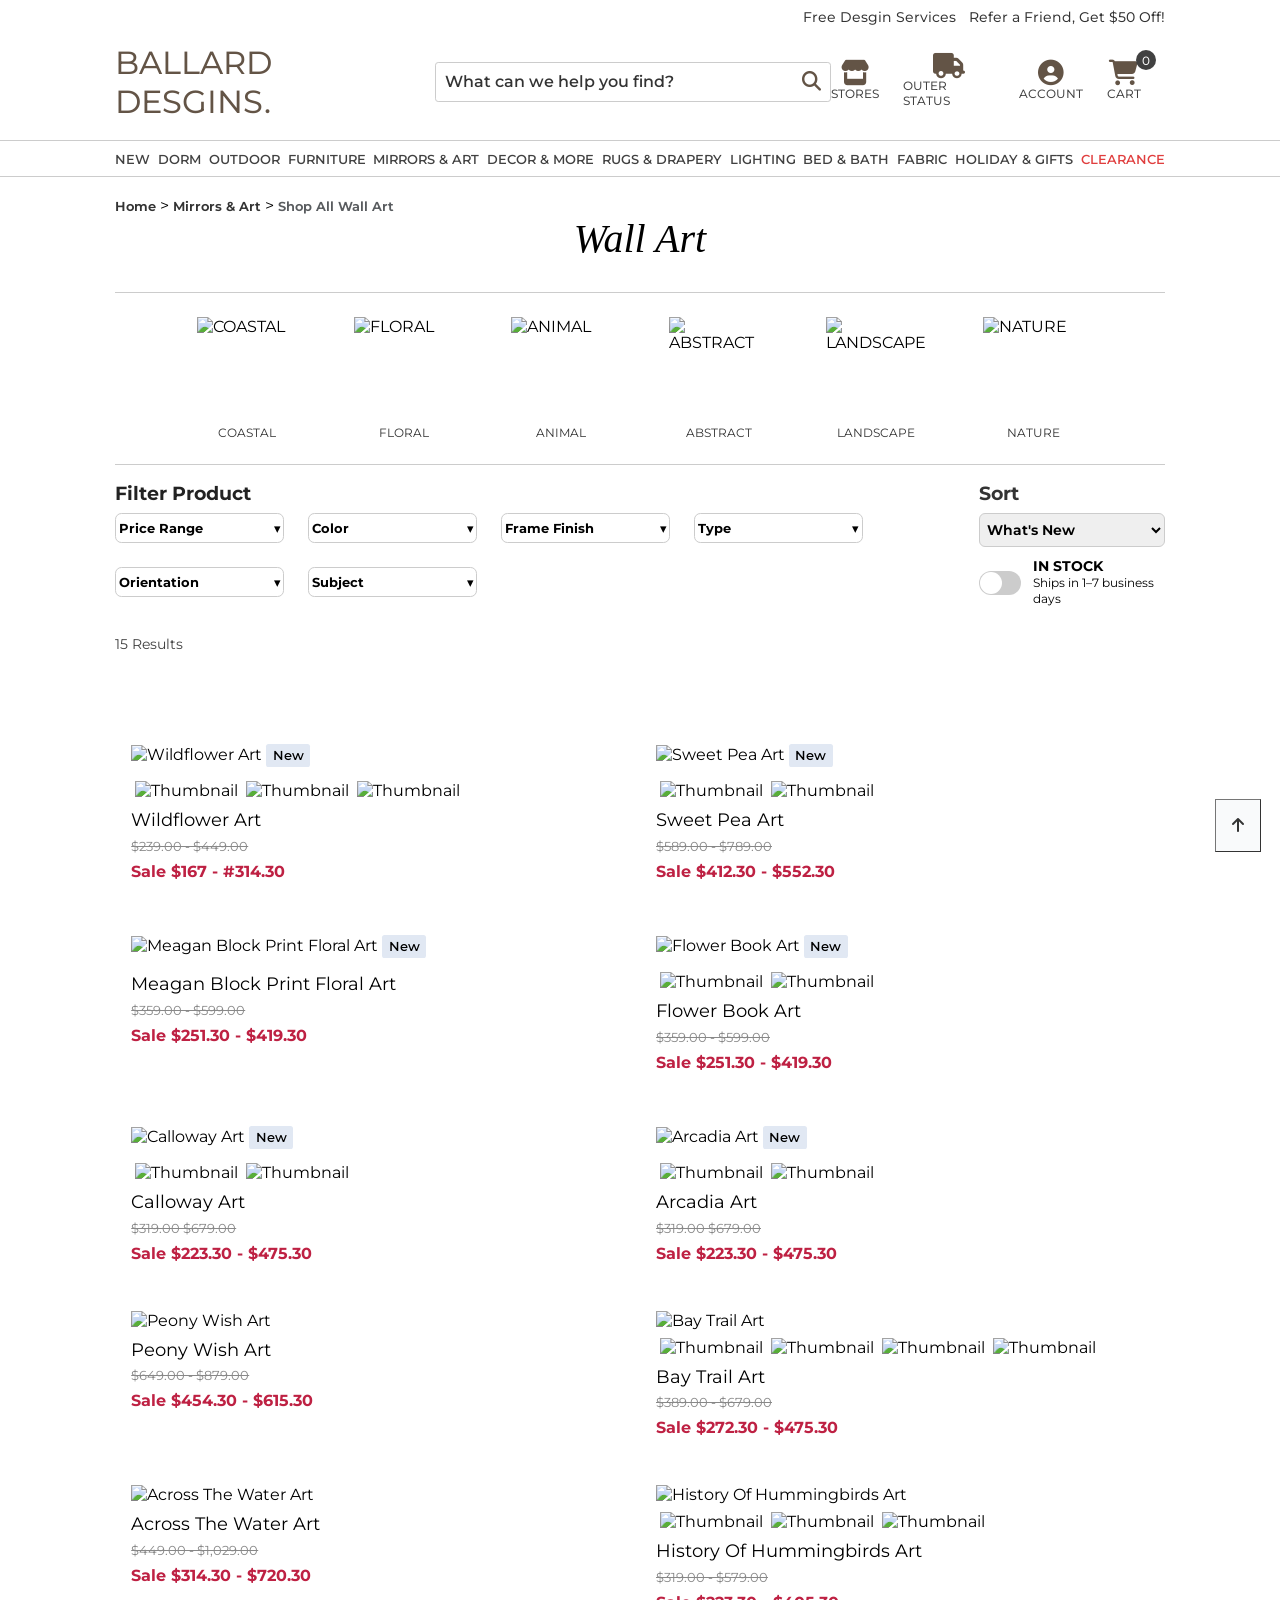
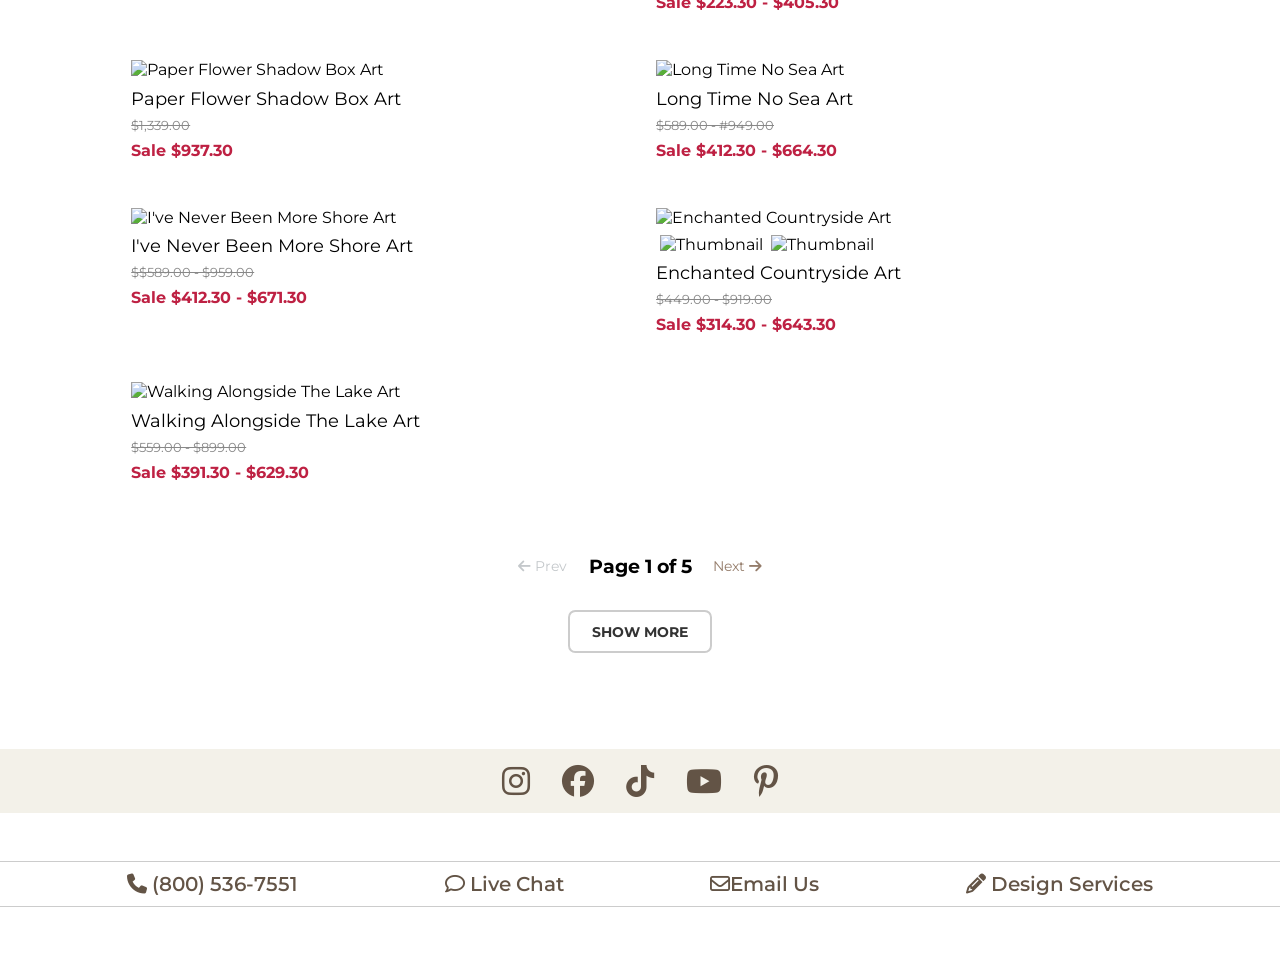
==== commit 35ed2f85: "Update Product Section & Finish The Filter Section" ====
--- a/src/index.html
+++ b/src/index.html
@@ -16,7 +16,10 @@
       rel="stylesheet"
     />
     <link rel="stylesheet" href="style.css" />
-    <script src="fetchData.js" type="module" defer></script>
+    <link rel="stylesheet" href="responsive.css" />
+    <script src="fetchHeader.js" type="module" defer></script>
+    <script src="fetchWallArt.js" type="module" defer></script>
+    <script src="fetchProducts.js" type="module" defer></script>
     <script src="mainFunctions.js" type="module" defer></script>
   </head>
   <body>
@@ -174,38 +177,83 @@
         <div id="filtersProduct">
           <h3>Filter Product</h3>
           <div id="filter">
-            <div class="custom-select">
-              <div class="select-box" onclick="toggleOptions()">
-                Select options
-              </div>
-              <div class="options-container" id="options">
-                <label><input type="checkbox" value="books" /> Books</label>
-                <label
-                  ><input type="checkbox" value="electronics" />
-                  Electronics</label
-                >
-                <label
-                  ><input type="checkbox" value="clothing" /> Clothing</label
-                >
-              </div>
-            </div>
-            <select>
-              <option>Color</option>
-            </select>
-            <select>
-              <option>Frame Finish</option>
-            </select>
-            <select>
-              <option>Type</option>
-            </select>
-            <select>
-              <option>Orientation</option>
-            </select>
-            <select>
-              <option>Subject</option>
-            </select>
+            <div class="filter-dropdown">
+              <div class="dropdown-toggle" onclick="toggleDropdown(this)">
+                <strong>Price Range</strong>
+                <span class="arrow">&#9662;</span>
+              </div>
+              <div class="dropdown-options" id="priceFilters">
+                <label><input type="checkbox" value="25-100" /> <span>$25 - $100</span></label>
+                <label><input type="checkbox" value="100-250" /> <span>$100 - $250</span></label>
+                <label><input type="checkbox" value="250-500" /> <span>$250 - $500</span></label>
+                <label><input type="checkbox" value="500-1000" /> <span>$500 - $1000</span></label>
+                <label><input type="checkbox" value="1000-1500" /> <span>$1000 - $1500</span></label>
+                <label><input type="checkbox" value="1500-2000" /> <span>$1500 - $2000</span></label>
+              </div>
+            </div>
+
+            <div class="filter-dropdown">
+              <div class="dropdown-toggle" onclick="toggleDropdown(this)">
+                <strong>Color</strong>
+                <span class="arrow">&#9662;</span>
+              </div>
+              <div class="dropdown-options">
+                <label><input type="checkbox" /> Black</label>
+                <label><input type="checkbox" /> Blue</label>
+                <label><input type="checkbox" /> Brown</label>
+              </div>
+            </div>
+
+            <div class="filter-dropdown">
+              <div class="dropdown-toggle" onclick="toggleDropdown(this)">
+                <strong>Frame Finish</strong>
+                <span class="arrow">&#9662;</span>
+              </div>
+              <div class="dropdown-options">
+                <label><input type="checkbox" /> Black</label>
+                <label><input type="checkbox" /> Brass</label>
+                <label><input type="checkbox" /> Brown</label>
+              </div>
+            </div>
+
+            <div class="filter-dropdown">
+              <div class="dropdown-toggle" onclick="toggleDropdown(this)">
+                <strong>Type</strong>
+                <span class="arrow">&#9662;</span>
+              </div>
+              <div class="dropdown-options">
+                <label><input type="checkbox" /> Canvas</label>
+                <label><input type="checkbox" /> Framed Art</label>
+                <label><input type="checkbox" /> Wood Prints</label>
+              </div>
+            </div>
+
+            <div class="filter-dropdown">
+              <div class="dropdown-toggle" onclick="toggleDropdown(this)">
+                <strong>Orientation</strong>
+                <span class="arrow">&#9662;</span>
+              </div>
+              <div class="dropdown-options">
+                <label><input type="checkbox" /> Both</label>
+                <label><input type="checkbox" /> Horizontal</label>
+                <label><input type="checkbox" /> Vertical</label>
+              </div>
+            </div>
+
+            <div class="filter-dropdown">
+              <div class="dropdown-toggle" onclick="toggleDropdown(this)">
+                <strong>Subject</strong>
+                <span class="arrow">&#9662;</span>
+              </div>
+              <div class="dropdown-options">
+                <label><input type="checkbox" /> Abstract</label>
+                <label><input type="checkbox" /> Animal</label>
+                <label><input type="checkbox" /> Cityspace</label>
+              </div>
+            </div>
           </div>
         </div>
+        <!-- Sort -->
         <div id="sortProduct">
           <h3>Sort</h3>
           <select id="sortSelect">
@@ -216,18 +264,31 @@
             <option>Alphabetically</option>
             <option>Customer Ratings</option>
           </select>
+          <label class="switch-label">
+            <input type="checkbox" />
+            <span class="switch"></span>
+            <span class="in-stock-text">
+              <strong>IN STOCK</strong><br />
+              <small>Ships in 1–7 business days</small>
+            </span>
+          </label>
         </div>
       </div>
-
       <!-- Products -->
+      <div id="resultsCount"></div>
+      <div id="appliedFilters"></div>
       <div class="product-container" id="productContainer"></div>
     </main>
     <footer>
       <section class="slider">
         <div class="slider-page">
-          <span class="disabled"><i class="fa-solid fa-arrow-left"></i> Prev</span>
+          <span class="disabled"
+            ><i class="fa-solid fa-arrow-left"></i> Prev</span
+          >
           <span class="strong-name">Page 1 of 5 </span>
-          <span class="active">Next <i class="fa-solid fa-arrow-right"></i></span>
+          <span class="active"
+            >Next <i class="fa-solid fa-arrow-right"></i
+          ></span>
         </div>
         <div>
           <button class="show-more-button">SHOW MORE</button>
@@ -259,7 +320,7 @@
       </section>
       <hr id="footer-hr-bottom" />
     </footer>
-    <section id="toTop" >
+    <section id="toTop">
       <a href="#Header"><i class="fa-solid fa-arrow-up"></i></a>
     </section>
   </body>
--- a/src/style.css
+++ b/src/style.css
@@ -8,6 +8,7 @@
     --logoColor:#635446;
     --headerIconColor:#414141;
     --hrColor:#cccccc;
+    --whiteColorPlus:#fff;
     --headerFont:"Montserrat", Verdana, Helvetica, sans-serif;
     --logoFont:"Bondoi", Helvetica, sans-serif;
     --cormorantFont:"Cormorant (woff2)",Times,"Times New Roman",serif;
@@ -343,141 +344,255 @@
 
 /* Start Main */
 /* Start Filter Product & Sort */
-#filterSort{
-  width: 92%;
-  margin-top: 1.75em;
-  display: flex;
-  align-items: center;
+#filterSort {
+  display: flex;
   justify-content: space-between;
-
-}
-#filterSort h3{
-  margin-bottom: 0.15em;
-}
-#filter{
-  display: flex;
-  align-items: center;
-  justify-content: space-between;
+  align-items: flex-start;
+  gap: 3em;
+  flex-wrap: wrap;
+  font-family: sans-serif;
+  padding: 1em 0;
+}
+
+/* Filter section */
+#filtersProduct {
+  flex: 1 1 70%;
+}
+
+#filtersProduct h3 {
+  margin-bottom: 0.5rem;
+  font-size: 1.2rem;
+  color: #222;
+}
+
+/* Filters group */
+#filter {
+  display: flex;
   flex-wrap: wrap;
   gap: 1.5em;
 }
-.custom-select {
+/*Filter Dropdown */
+.filter-dropdown {
   position: relative;
-  display: inline-block;
-  width: 200px;
-}
-
-.select-box {
+  width: 13.2em;
+  font-size: 0.8rem;
+}
+
+.dropdown-toggle {
+  background-color: var(--whiteColorPlus);
+  border: 1px solid var(--hrColor);
+  border-radius: 0.5em;
+  padding: 0.5em 0;
+  cursor: pointer;
+  display: flex;
+  justify-content: space-between;
+  align-items: center;
+  padding: 0.5em 0.2em;
+}
+
+.dropdown-options {
+  display: none;
+  position: absolute;
+  top: 100%;
+  left: 0;
+  width: 100%;
+  background: var(--whiteColorPlus);
+  border: 1px solid var(--hrColor);
+  padding: 0.5em 0.5em;
+  box-shadow: 0 0.2em 0.5em rgba(0,0,0,0.1);
+  z-index: 1000;
+}
+
+.dropdown-options label {
+  display: block;
+  margin: 0.5em 0;
+  font-size: 0.95rem;
+  color: #4D4D4D;
+  cursor: pointer;
+}
+.dropdown-options label input[type="checkbox"]{
+  accent-color:#333333
+}
+.dropdown-options label input[type="checkbox"]:checked +span{
+  color:#222;
+  font-weight: 650;
+}
+
+.arrow {
+  margin-left: 0.5em;
+  font-size: 0.8rem;
+}
+.filter-dropdown.open .dropdown-options {
+  display: block;
+}
+
+/* End Filter Dropdown */
+#filter select {
+  padding: 8px 12px;
   border: 1px solid #ccc;
-  padding: 10px;
+  border-radius: 6px;
+  min-width: 150px;
   cursor: pointer;
+  font-size: 0.95rem;
+}
+
+/* Sort section */
+#sortProduct {
+  flex: 1 1 10%;
+}
+
+#sortProduct h3 {
+  margin-bottom: 0.5rem;
+  font-size: 1.2rem;
+  color: var(--basicFontColor);
+}
+
+#sortSelect {
+  padding: 0.5em 0.2em;
+  border-radius: 6px;
+  border: 1px solid #ccc;
+  font-size: 0.85rem;
+  font-weight: 650;
+  cursor: pointer;
+  min-width: 100%;
+}
+
+.switch-label {
+  display: flex;
+  align-items: center;
+  gap: 0.75em;
+  margin-top: 0.75em;
+}
+
+.switch-label input {
+  display: none;
+}
+
+.switch {
+  width: 3em;
+  height: 1.5em;
+  background-color: #ccc;
+  border-radius: 1.5em;
+  position: relative;
+  cursor: pointer;
+}
+
+.switch::before {
+  content: "";
+  position: absolute;
+  width: 1.4em;
+  height: 1.4em;
+  top: 0.05em;
+  left: 0.05em;
   background: white;
-}
-
-.options-container {
-  position: absolute;
-  border: 1px solid #ccc;
-  width: 100%;
-  max-height: 200px;
-  overflow-y: auto;
-  background: white;
-  display: none;
-  z-index: 10;
-}
-
-.options-container label {
-  display: block;
-  padding: 5px 10px;
+  border-radius: 50%;
+  transition: 0.3s;
+}
+
+input:checked + .switch::before {
+  transform: translateX(1.5em);
+}
+
+input:checked + .switch {
+  background-color: #6caba3;
+}
+
+.in-stock-text {
+  font-size: 0.9rem;
+  line-height: 1.1;
+}
+/* Filters Ruselt */
+#resultsCount{
+  color: var(--headerIconColor);
+  font-size: 0.85rem;
+  margin: 1em 0;
+}
+#appliedFilters {
+  display: flex;
+  gap: 1em;
+  margin-bottom: 1em;
+}
+
+.filter-tag {
+  background-color: #f3f1e9;
+  color: var(--logoColor);
+  padding: 0.4em 0.6em;
+  border-radius: 1em;
+  display: flex;
+  align-items: center;
+  font-size: 0.9rem;
+  font-weight: 550;
+}
+
+.remove-filter {
+  margin-left: 0.5em;
   cursor: pointer;
-}
-
-.options-container label:hover {
-  background-color: #f0f0f0;
-}
-#filtersProduct select{
-  width: 10em;
-  padding: 0.3em;
-  font-size:14px;
   font-weight: 550;
-  border-radius: 0.25em;
-}
-/* Sort Product */
-#sortProduct{
-  width: 8%;
-  display: flex;
-  flex-direction: column;
-  justify-content: space-between;
-}
-#sortProduct h3{
-  margin-bottom: 0.15em;
-}
-#sortSelect {
-  width: 12em;
-  padding: 0.3em;
-  font-size:14px;
-  font-weight: 550;
-  border-radius: 0.25em;
-}
-#sortSelect:focus{
-  border: auto;
-}
-
+  color: var(--logoColor);
+}
+
+.remove-filter:hover {
+  color: var(--basicFontColor);
+}
 /* Products */
 
 .product-container {
   display: grid;
   grid-template-columns: repeat(auto-fit, minmax(25em, 1fr));
   align-items: start;
-}
-
+  margin-top: 3em;
+}
 .product-card {
-  padding: 15px;
-  text-align: center;
-  background: #fff;
-}
-
-.product-card img.main-img {
+  padding: 1.5em 1em;
+}
+.main-img {
   width: 100%;
-  height: auto;
-}
-
-.product-card .new-label {
+}
+.new-label {
   display: inline-block;
-  background-color: #e5f0fa;
-  padding: 3px 8px;
-  font-size: 12px;
-  font-weight: bold;
-  border-radius: 4px;
-  margin: 8px 0;
-}
-
-.product-card .thumbnails {
-  margin-top: 10px;
-}
-
-.product-card .thumbnails img {
-  width: 50px;
-  margin: 0 4px;
-}
-
-.product-card .title {
-  font-size: 18px;
-  margin: 10px 0;
-}
-
-.product-card .old-price {
+  background-color: #e1e8f3;
+  padding: 0.3em 0.5em ;
+  font-size: 0.8rem;
+  font-weight: 550;
+  border-radius: 0.2em;
+  margin: 0.5em 0;
+}
+.new-label:empty{
+  background-color:transparent;
+  padding: 0;
+  margin: 0;
+}
+.thumbnails {
+  margin-top: 0.5em;
+}
+
+.thumbnails img {
+  width: 3em;
+  margin: 0 0.25em;
+}
+
+.title {
+  font-size: 1.1rem;
+  margin: 0.5em 0;
+}
+
+.old-price {
+  font-size: 0.8em;
   text-decoration: line-through;
   color: #888;
 }
 
-.product-card .new-price {
-  color: #b12704;
-  font-weight: bold;
-  margin-top: 5px;
-}
-
-
+.new-price {
+  color: #be2143;
+  font-size: 1rem;
+  font-weight: 700;
+  margin-top: 0.5em;
+}
+.thumbnail:hover {
+  cursor: pointer;
+}
 /* End Products */
+
 /* Footer */
 .slider{
   display: flex;
@@ -566,4 +681,5 @@
   font-size: 1rem;
   color: var(--basicFontColor);
   
-}+}
+/* End Footer */
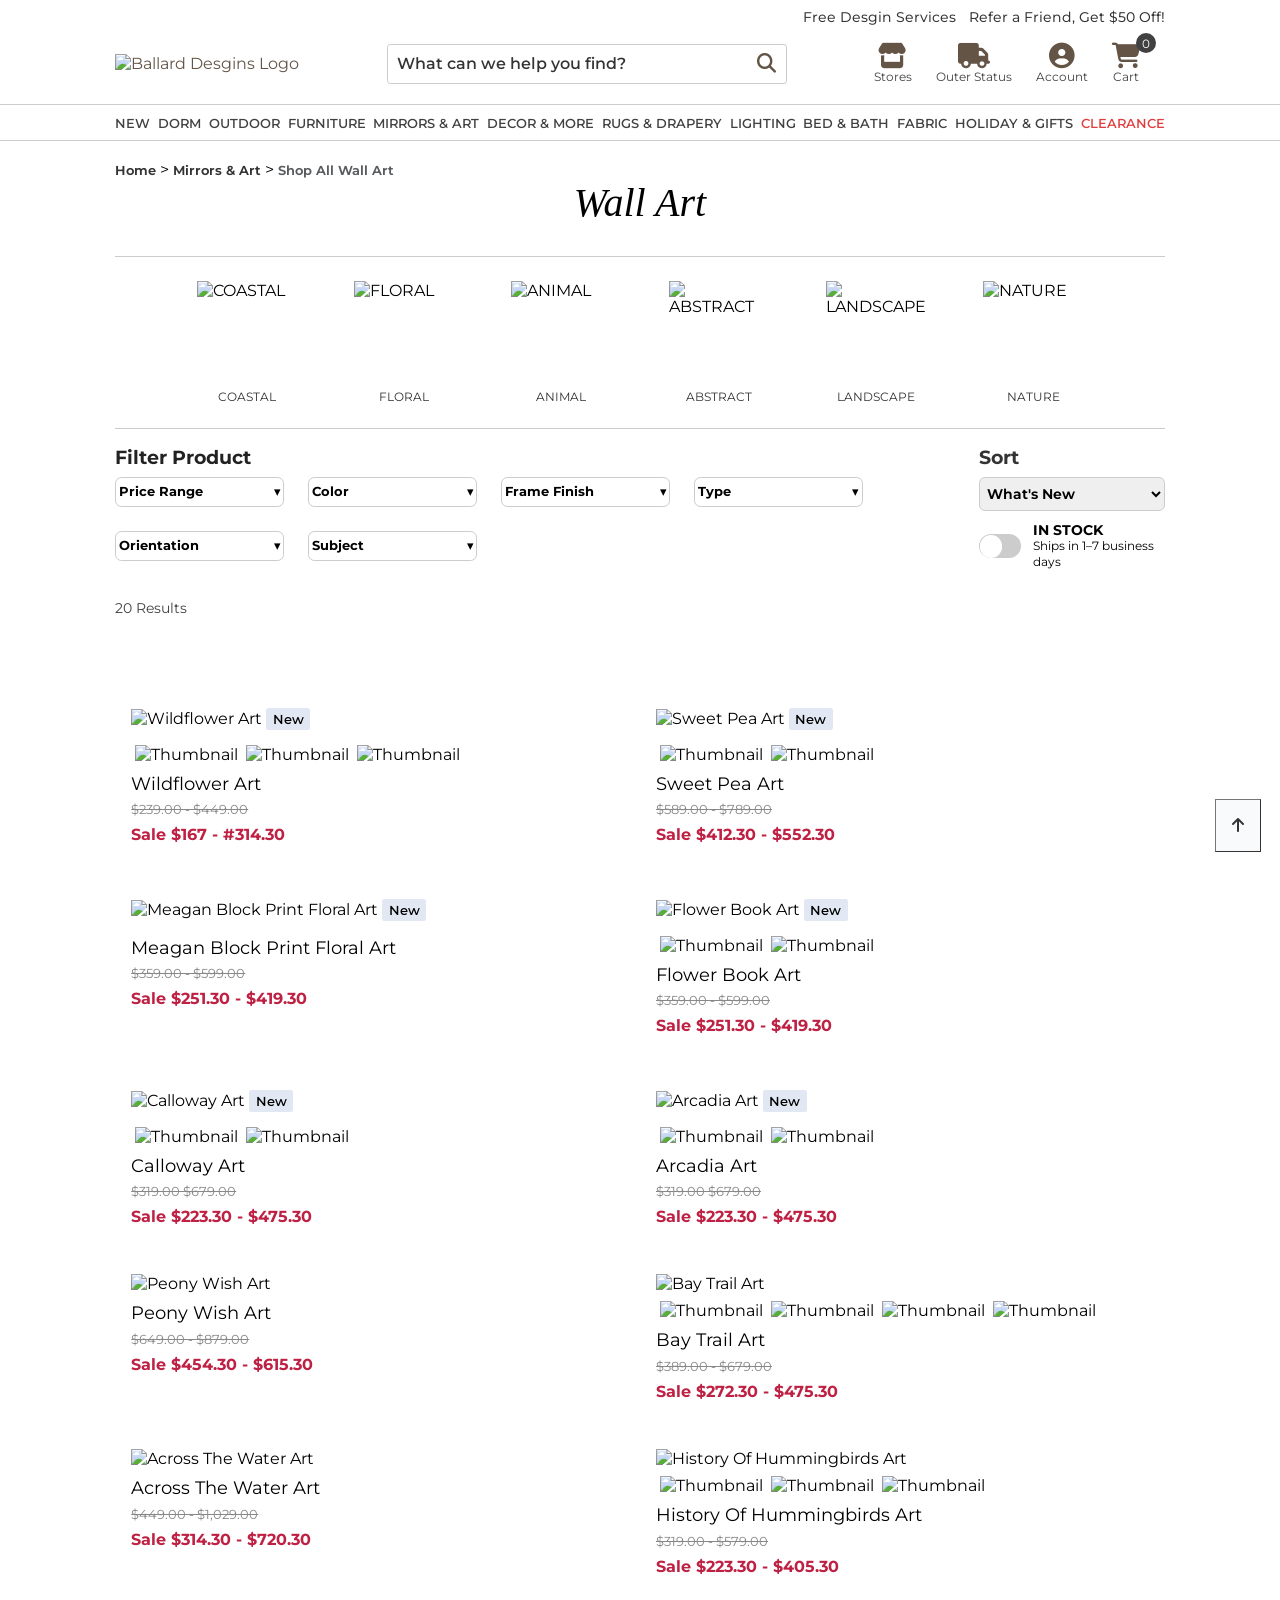
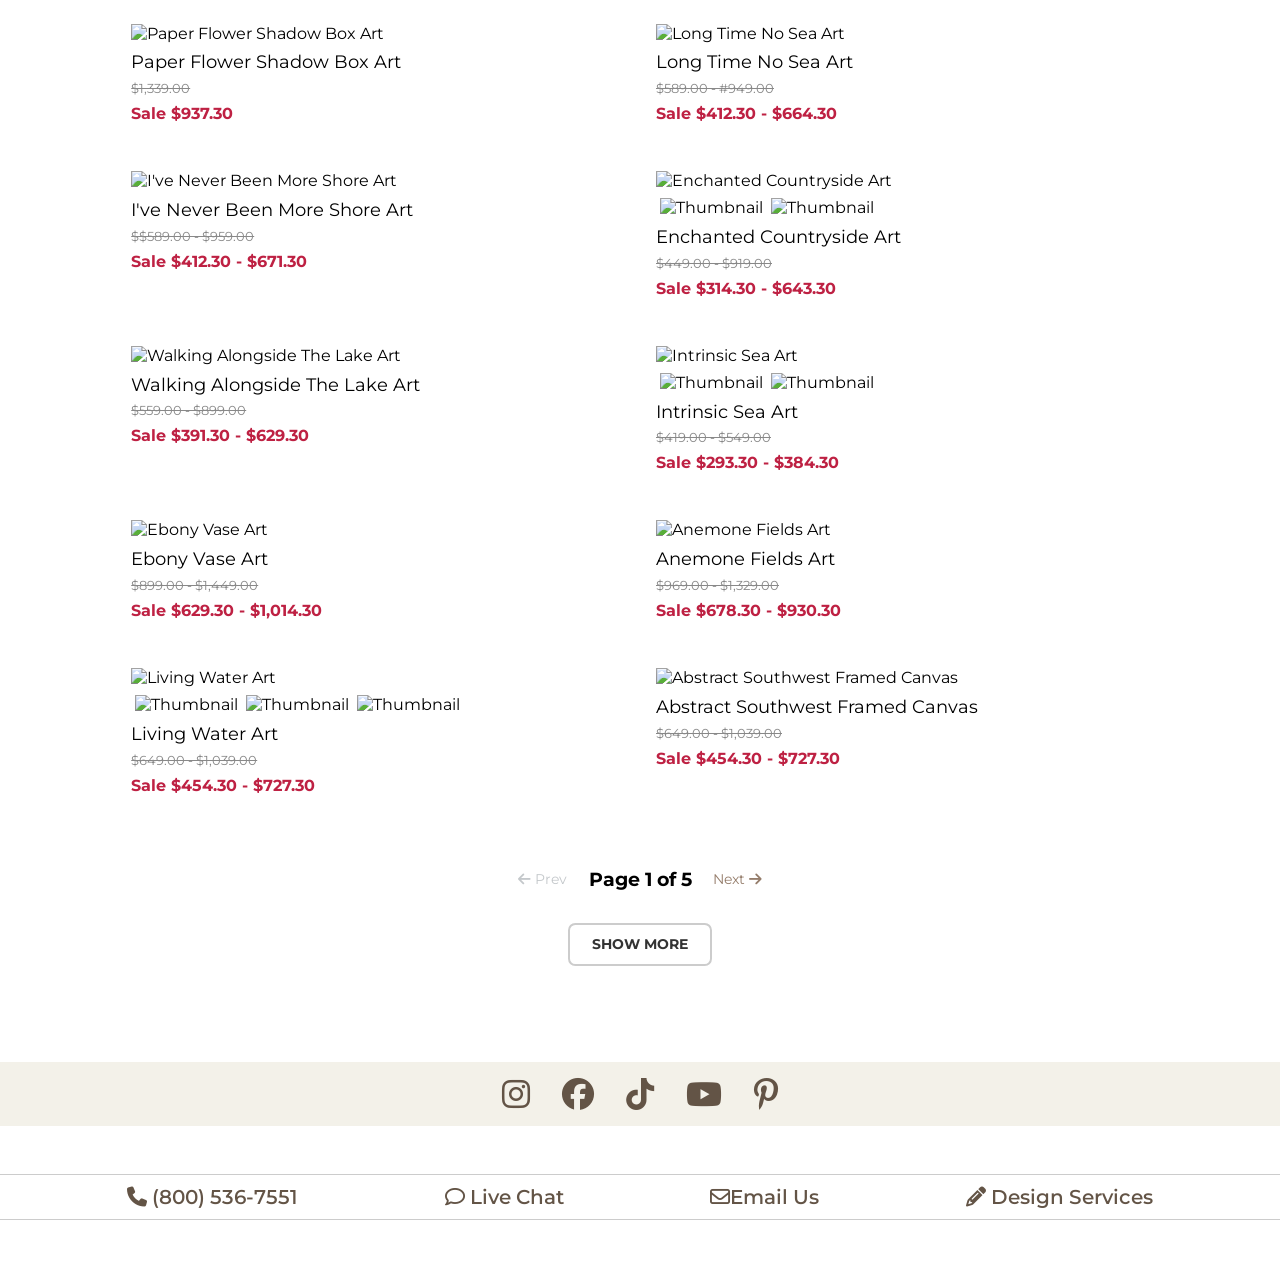
==== commit d4f0eb94: "finish the web screen" ====
--- a/src/index.html
+++ b/src/index.html
@@ -30,7 +30,7 @@
         <a href="">Refer a Friend, Get $50 Off!</a>
       </div>
       <div class="main-header">
-        <a href="#">BALLARD DESGINS.</a>
+        <a href="#"><img id="logo" src="" alt=""></a>
         <div class="search-box">
           <input type="search" placeholder="What can we help you find?" />
           <button><i class="fa-solid fa-magnifying-glass"></i></button>
@@ -51,6 +51,29 @@
           <a href="#" class="cartLink">
             <i class="fa-solid fa-cart-shopping"></i>
             <span>Cart</span>
+            <span class="cartBubble">0</span>
+            <div class="cartPopup">Your shopping cart is empty</div>
+          </a>
+        </div>
+      </div>
+      <div class="main-header-scrolled">
+        <a href="#"><img id="logo-scrolled" src="" alt=""></a>
+        <div class="search-box-scrolled">
+          <input type="search" placeholder="What can we help you find?" />
+          <button><i class="fa-solid fa-magnifying-glass"></i></button>
+        </div>
+        <div class="header-icons">
+          <a href="#">
+            <i class="fa-solid fa-store"></i>
+          </a>
+          <a href="#">
+            <i class="fa-solid fa-truck"></i>
+          </a>
+          <a href="#">
+            <i class="fa-solid fa-circle-user"></i>
+          </a>
+          <a href="#" class="cartLink">
+            <i class="fa-solid fa-cart-shopping"></i>
             <span class="cartBubble">0</span>
             <div class="cartPopup">Your shopping cart is empty</div>
           </a>
@@ -79,8 +102,8 @@
               <div class="dropdown-image">
                 <img
                   id="dropdownImgNew"
-                  src="your-image.jpg"
-                  alt="Your Entry Needs This"
+                  src=""
+                  alt="Dropdown New Image"
                 />
                 <h4>Your Entry Needs This</h4>
                 <p>
@@ -109,16 +132,16 @@
               </ul>
               <div class="dropdown-image">
                 <img
-                  id="dropdownImgDrom"
-                  src="your-image.jpg"
-                  alt="Your Entry Needs This"
+                  id="dropdownImgDorm"
+                  src=""
+                  alt="Dropdown New Dorm"
                 />
                 <h4>Your Entry Needs This</h4>
                 <p>
                   Don't miss the feminine details and narrow profile of our
                   Dawson Cabinet.
                 </p>
-                <a href="#">SHOP NOW »</a>
+                <a href="#">SHOP DORM »</a>
               </div>
             </div>
           </li>
@@ -183,12 +206,30 @@
                 <span class="arrow">&#9662;</span>
               </div>
               <div class="dropdown-options" id="priceFilters">
-                <label><input type="checkbox" value="25-100" /> <span>$25 - $100</span></label>
-                <label><input type="checkbox" value="100-250" /> <span>$100 - $250</span></label>
-                <label><input type="checkbox" value="250-500" /> <span>$250 - $500</span></label>
-                <label><input type="checkbox" value="500-1000" /> <span>$500 - $1000</span></label>
-                <label><input type="checkbox" value="1000-1500" /> <span>$1000 - $1500</span></label>
-                <label><input type="checkbox" value="1500-2000" /> <span>$1500 - $2000</span></label>
+                <label
+                  ><input type="checkbox" value="25-100" />
+                  <span>$25 - $100</span></label
+                >
+                <label
+                  ><input type="checkbox" value="100-250" />
+                  <span>$100 - $250</span></label
+                >
+                <label
+                  ><input type="checkbox" value="250-500" />
+                  <span>$250 - $500</span></label
+                >
+                <label
+                  ><input type="checkbox" value="500-1000" />
+                  <span>$500 - $1000</span></label
+                >
+                <label
+                  ><input type="checkbox" value="1000-1500" />
+                  <span>$1000 - $1500</span></label
+                >
+                <label
+                  ><input type="checkbox" value="1500-2000" />
+                  <span>$1500 - $2000</span></label
+                >
               </div>
             </div>
 
@@ -276,7 +317,15 @@
       </div>
       <!-- Products -->
       <div id="resultsCount"></div>
-      <div id="appliedFilters"></div>
+
+      <div class="filters-row">
+        <button id="resetFiltersButton">Reset Filters  x</button>
+        <div id="appliedFilters"></div>
+
+      </div>
+
+      <div class="filter-controls"></div>
+
       <div class="product-container" id="productContainer"></div>
     </main>
     <footer>
--- a/src/style.css
+++ b/src/style.css
@@ -59,13 +59,9 @@
     align-items: center;
     justify-content: space-between;
 }
-.main-header a{
-    text-transform: uppercase;
-    color: var(--logoColor);
-    font-size: 2rem;
-    font-weight: 450;
-    font-family: var(--headerFont);
-}
+ #logo{
+  width: 25em;
+ }
 .search-box{
     padding:0.5em;
     border: 0.075em solid var(--hrColor);
@@ -186,6 +182,74 @@
     transform: translateX(-50%); 
     margin: 0.5em 0 1.2em;
   }
+ 
+  
+  header{
+    position: sticky;
+    top: 0;
+    background-color: white;
+    z-index: 1000;
+  }
+  /* Header scrolled */
+  .main-header-scrolled{
+    padding-top: 1em;
+    display: flex;
+    align-items: center;
+    justify-content: space-between;
+    display: none;
+}
+  #logo-scrolled{
+    width: 20em;
+    height: 1.5em;
+  }
+.search-box-scrolled{
+    border: 0.075em solid var(--hrColor);
+    border-radius: 0.2em;
+    width: 30em;
+    display: flex;
+    align-items: center;
+    justify-content: space-between;
+    padding: 0.4em;
+    outline: 0.25em solid transparent;
+}
+.search-box-scrolled:focus-within{
+    outline: 0.25em solid rgb(148, 188, 245);
+    border-radius: 0.3em;
+}
+.search-box-scrolled input{
+    width:92%;
+    font-size: 1rem;
+    border: none;
+}
+.search-box-scrolled input::placeholder{
+    color: var(--basicFontColor);
+    font-weight: 550;
+}
+.search-box-scrolled input:focus{
+    outline: none;
+    border: none;
+}
+.search-box-scrolled button{
+    background: none;
+    border: none;
+    outline: none;
+    cursor: pointer;
+}
+.search-box-scrolled button i{
+    font-size: 1.2rem;
+    color: var(--logoColor);  
+}
+
+header.scrolled .top-header {
+  display: none;
+}
+header.scrolled .main-header {
+  display: none;
+}
+
+header.scrolled .main-header-scrolled {
+  display: flex;
+}
 
   /* navbar */
 
@@ -253,15 +317,15 @@
   }
   
   .dropdown-menu ul li a {  
-    font-weight: 500;
+    font-weight: 600;
+    font-size: 0.8rem;
     color: var(--basicFontColor) !important;
     text-decoration: none;
     display: block;
-    border-bottom: 0.25em solid transparent;
+    border-bottom: 0.01em solid transparent;
   }
   .dropdown-menu ul li a:hover{
-    text-decoration: underline;
-    border-bottom: 0.25em solid transparent;
+    border-bottom: 0.01em solid var(--basicFontColor);
   }
   
   .dropdown-image {
@@ -274,12 +338,26 @@
     height: auto;
     margin-bottom: 1em;
   }
+  .dropdown-image h4{
+    font-size: 0.8rem;
+    font-weight: 600;
+    margin-bottom: 0.5em;
+  }
+  .dropdown-image p{
+    font-size: 0.75rem;
+    margin-bottom: 0.5em;
+  }
+  .dropdown-image a{
+    font-weight: 650;
+    color: var(--logoColor);
+    font-size: 0.85rem;
+  }
   
   .nav-item:hover .dropdown-menu {
     display: flex;
     justify-content: space-between;
   }
-  
+
 /* End Header */
 
 /* Start Wall Art */
@@ -502,17 +580,45 @@
   line-height: 1.1;
 }
 /* Filters Ruselt */
-#resultsCount{
+#resultsCount {
   color: var(--headerIconColor);
   font-size: 0.85rem;
   margin: 1em 0;
 }
-#appliedFilters {
-  display: flex;
+.filters-row {
+  display: flex;
+  align-items: center;
   gap: 1em;
   margin-bottom: 1em;
-}
-
+  flex-wrap: wrap;
+}
+
+#appliedFilters {
+  display: flex;
+  align-items: center;
+  gap: 1em;
+}
+
+#resetFiltersButton {
+  background-color: #b4a296; 
+  color: white; 
+  border: none;
+  padding: 0.5em 1em;
+  border-radius: 1em; 
+  cursor: pointer;
+  font-size: 0.9em;
+  transition: background-color 0.3s ease;
+  display: none;  
+}
+
+#resetFiltersButton:hover {
+  background-color: #8d7065; 
+}
+
+#resetFiltersButton:focus {
+  outline: none;
+  box-shadow: 0 0 0 2px rgba(161, 136, 127, 0.5); 
+}
 .filter-tag {
   background-color: #f3f1e9;
   color: var(--logoColor);
@@ -534,6 +640,7 @@
 .remove-filter:hover {
   color: var(--basicFontColor);
 }
+
 /* Products */
 
 .product-container {
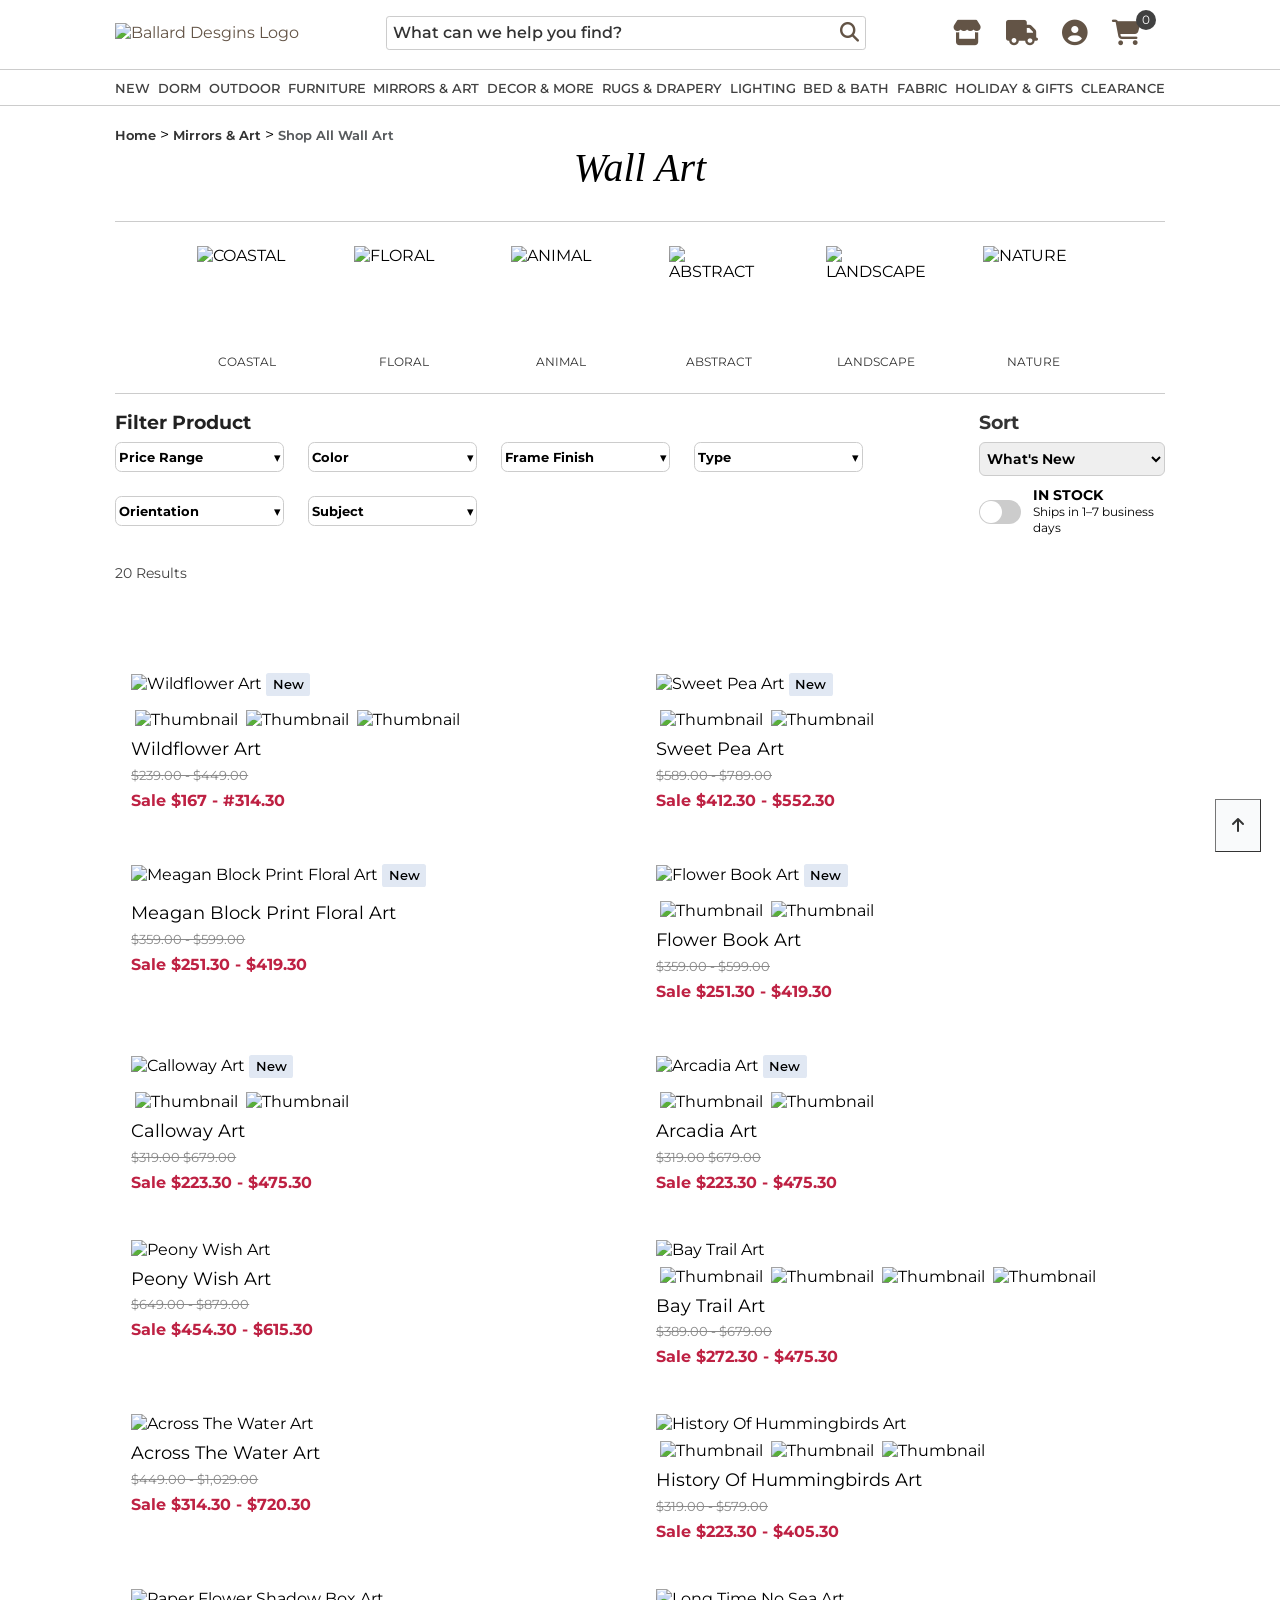
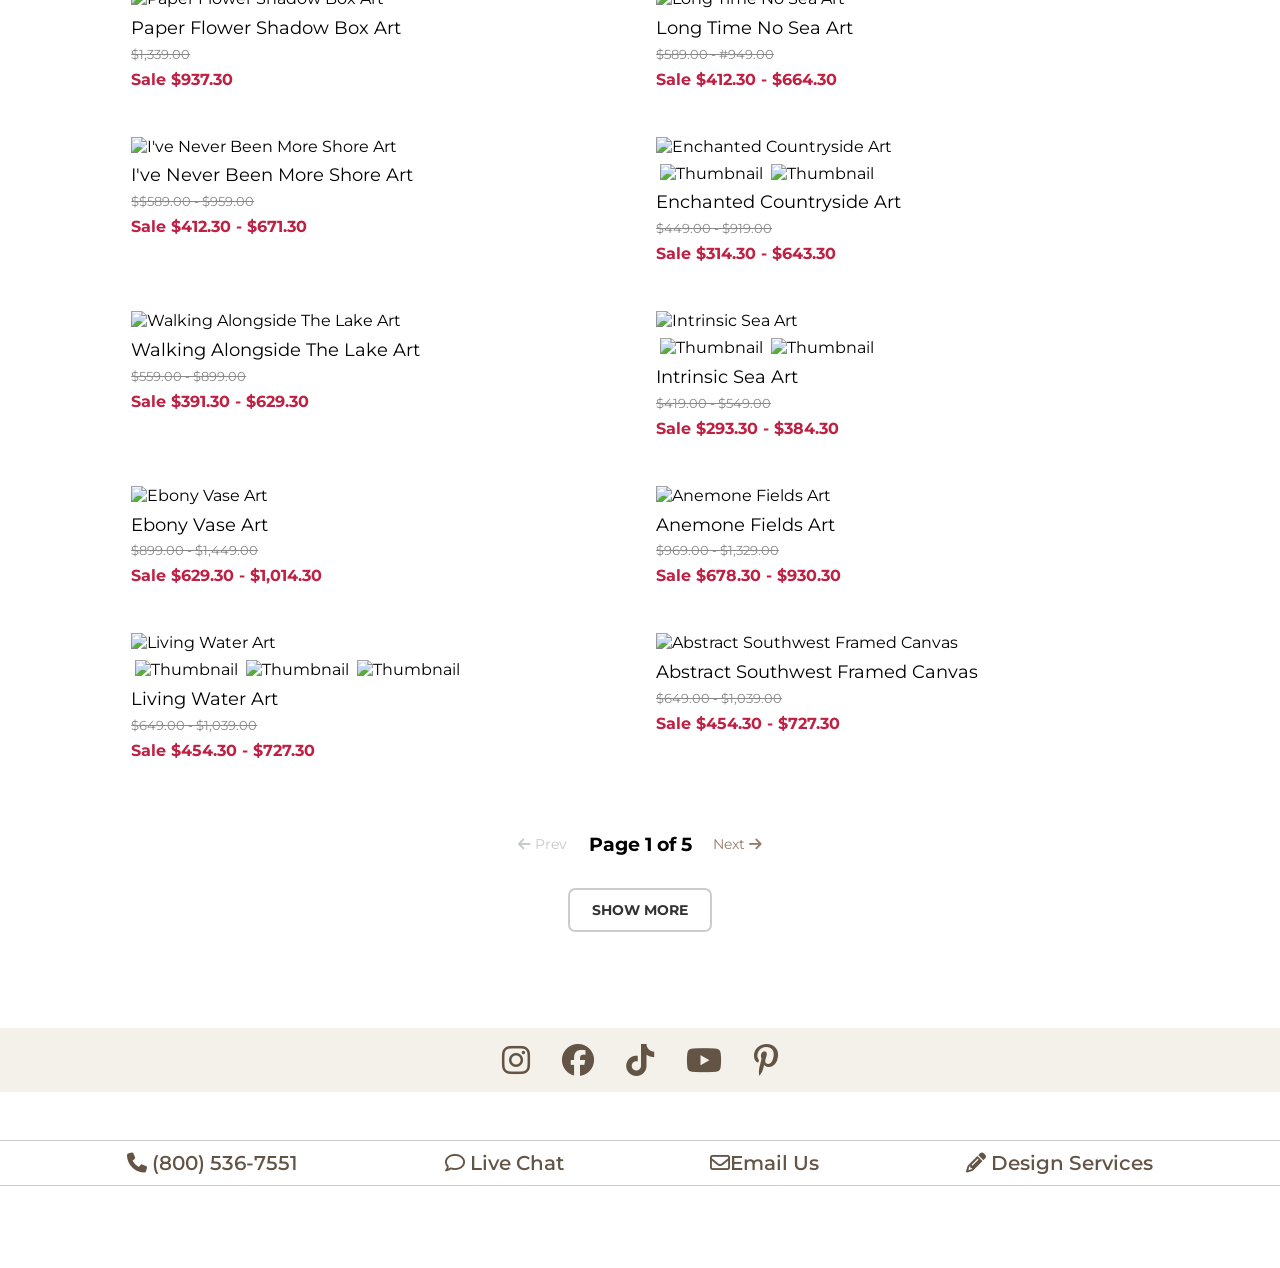
==== commit 6cb763a0: "Finish the Responsive" ====
--- a/src/index.html
+++ b/src/index.html
@@ -30,7 +30,7 @@
         <a href="">Refer a Friend, Get $50 Off!</a>
       </div>
       <div class="main-header">
-        <a href="#"><img id="logo" src="" alt=""></a>
+        <a href="#"><img id="logo" src="" alt="" /></a>
         <div class="search-box">
           <input type="search" placeholder="What can we help you find?" />
           <button><i class="fa-solid fa-magnifying-glass"></i></button>
@@ -57,7 +57,7 @@
         </div>
       </div>
       <div class="main-header-scrolled">
-        <a href="#"><img id="logo-scrolled" src="" alt=""></a>
+        <a href="#"><img id="logo-scrolled" src="" alt="" /></a>
         <div class="search-box-scrolled">
           <input type="search" placeholder="What can we help you find?" />
           <button><i class="fa-solid fa-magnifying-glass"></i></button>
@@ -79,6 +79,30 @@
           </a>
         </div>
       </div>
+      <div class="responsive">
+        <div class="main-header-responsive">
+          <div class="header-icons-responsive1">
+            <button id="menu-toggle">
+              <i class="fa-solid fa-bars"></i>
+            </button>
+            <a href="#">
+              <i class="fa-solid fa-circle-user"></i>
+            </a>
+          </div>
+          <a href="#"><img id="logo-responsive" src="" alt="" /></a>
+          <div class="header-icons-responsive2">
+            <a href="#searchBoxResponsive">
+              <i class="fa-solid fa-magnifying-glass"></i>
+            </a>
+            <a href="#" class="cartLink">
+              <i class="fa-solid fa-cart-shopping"></i>
+              <span class="cartBubble">0</span>
+              <div class="cartPopup">Your shopping cart is empty</div>
+            </a>
+          </div>
+        </div>
+      </div>
+
       <hr id="hr1" />
       <!-- Navbar -->
       <nav>
@@ -100,11 +124,7 @@
                 <li><a href="#">FABRIC BY THE YARD</a></li>
               </ul>
               <div class="dropdown-image">
-                <img
-                  id="dropdownImgNew"
-                  src=""
-                  alt="Dropdown New Image"
-                />
+                <img id="dropdownImgNew" src="" alt="Dropdown New Image" />
                 <h4>Your Entry Needs This</h4>
                 <p>
                   Don't miss the feminine details and narrow profile of our
@@ -131,11 +151,7 @@
                 <li><a href="#">FABRIC BY THE YARD</a></li>
               </ul>
               <div class="dropdown-image">
-                <img
-                  id="dropdownImgDorm"
-                  src=""
-                  alt="Dropdown New Dorm"
-                />
+                <img id="dropdownImgDorm" src="" alt="Dropdown New Dorm" />
                 <h4>Your Entry Needs This</h4>
                 <p>
                   Don't miss the feminine details and narrow profile of our
@@ -173,13 +189,57 @@
             <a class="nav-link" href="#">Holiday & Gifts</a>
           </li>
           <li class="nav-item">
-            <a class="nav-link" href="#" id="clearance">Clearance</a>
+            <a class="nav-link" href="#" class="clearance">Clearance</a>
           </li>
         </ul>
       </nav>
 
       <hr id="hr2" />
     </header>
+    <div class="search-box-responsive container" id="searchBoxResponsive">
+      <input type="search" placeholder="What can we help you find?" />
+      <button><i class="fa-solid fa-magnifying-glass"></i></button>
+    </div>
+
+    <!-- Responsive Navbar -->
+    <div id="side-menu" class="side-menu">
+      <div class="side-menu-header">
+        <h2>Shop by Category</h2>
+        <button id="menu-close"><i class="fa-solid fa-xmark"></i></button>
+      </div>
+      <ul>
+        <li>New</li>
+        <li>Dorm</li>
+        <li>Outdoor</li>
+        <li>Furniture</li>
+        <li>Mirrors & Art</li>
+        <li>Decor & More</li>
+        <li>Rugs & Drapery</li>
+        <li>Lighting</li>
+        <li>Bed & Bath</li>
+        <li>Fabric</li>
+        <li>Holiday & Gifts</li>
+        <li class="clearance">Clearance</li>
+      </ul>
+      <div class="header-icons">
+        <a href="#">
+          <i class="fa-solid fa-store"></i>
+          <span>Stores</span>
+        </a>
+        <a href="#">
+          <i class="fa-solid fa-truck"></i>
+          <span>Outer Status</span>
+        </a>
+        <a href="#">
+          <i class="fa-solid fa-circle-user"></i>
+          <span>Account</span>
+        </a>
+        <a href="#">
+          <i class="fa-solid fa-headset"></i>
+          <span>Contact</span>
+        </a>
+      </div>
+    </div>
 
     <!-- Start WallArt -->
     <section id="wallArt" class="container">
@@ -319,9 +379,8 @@
       <div id="resultsCount"></div>
 
       <div class="filters-row">
-        <button id="resetFiltersButton">Reset Filters  x</button>
+        <button id="resetFiltersButton">Reset Filters x</button>
         <div id="appliedFilters"></div>
-
       </div>
 
       <div class="filter-controls"></div>
--- a/src/style.css
+++ b/src/style.css
@@ -28,8 +28,7 @@
 }
 .container{
     width:82vw;
-    margin: auto;
-    
+    margin: auto;  
 }
 /* Start Header */
 /* Top Header */
@@ -106,6 +105,7 @@
     align-items: center;
     gap: 1.5em;
     padding-right: 1.5em;
+    background-color: white;
 }
 .header-icons a{
     display: flex;
@@ -250,10 +250,13 @@
 header.scrolled .main-header-scrolled {
   display: flex;
 }
-
+/* Respoinsive */
+.responsive,.search-box-responsive,.side-menu{
+  display: none;
+}
   /* navbar */
 
-  #clearance{
+  .clearance{
     color: #e03e3e ;
   }
 
--- a/src/responsive.css
+++ b/src/responsive.css
@@ -0,0 +1,174 @@
+@import url('https://fonts.googleapis.com/css2?family=Inter:ital,opsz,wght@0,14..32,100..900;1,14..32,100..900&family=Montserrat:ital,wght@0,100..900;1,100..900&family=Noto+Sans:ital,wght@0,100..900;1,100..900&family=Poppins:ital,wght@0,100;0,200;0,300;0,400;0,500;0,600;0,700;0,800;0,900;1,100;1,200;1,300;1,400;1,500;1,600;1,700;1,800;1,900&family=Volkhov:ital,wght@0,400;0,700;1,400;1,700&family=Work+Sans:wght@100..900&display=swap');
+@import url('https://fonts.googleapis.com/css2?family=Bodoni+Moda:ital,opsz,wght@0,6..96,400..900;1,6..96,400..900&family=Inter:ital,opsz,wght@0,14..32,100..900;1,14..32,100..900&family=Montserrat:ital,wght@0,100..900;1,100..900&family=Noto+Sans:ital,wght@0,100..900;1,100..900&family=Poppins:ital,wght@0,100;0,200;0,300;0,400;0,500;0,600;0,700;0,800;0,900;1,100;1,200;1,300;1,400;1,500;1,600;1,700;1,800;1,900&family=Volkhov:ital,wght@0,400;0,700;1,400;1,700&family=Work+Sans:wght@100..900&display=swap');
+@import url('https://fonts.googleapis.com/css2?family=Bodoni+Moda:ital,opsz,wght@0,6..96,400..900;1,6..96,400..900&family=Cormorant:ital,wght@0,300..700;1,300..700&family=Inter:ital,opsz,wght@0,14..32,100..900;1,14..32,100..900&family=Montserrat:ital,wght@0,100..900;1,100..900&family=Noto+Sans:ital,wght@0,100..900;1,100..900&family=Poppins:ital,wght@0,100;0,200;0,300;0,400;0,500;0,600;0,700;0,800;0,900;1,100;1,200;1,300;1,400;1,500;1,600;1,700;1,800;1,900&family=Volkhov:ital,wght@0,400;0,700;1,400;1,700&family=Work+Sans:wght@100..900&display=swap');
+
+
+:root{
+    --basicFontColor:#333333;
+    --logoColor:#635446;
+    --headerIconColor:#414141;
+    --hrColor:#cccccc;
+    --whiteColorPlus:#fff;
+    --headerFont:"Montserrat", Verdana, Helvetica, sans-serif;
+    --logoFont:"Bondoi", Helvetica, sans-serif;
+    --cormorantFont:"Cormorant (woff2)",Times,"Times New Roman",serif;
+    
+}
+@media (max-width: 992px) {
+.top-header,
+.main-header,
+.main-header-scrolled,
+nav,
+#hr1,
+#hr2 {
+    display: none;
+}
+.main-header-scrolled {
+    display: none;
+}
+header.scrolled .main-header {
+    display: none;
+}
+header.scrolled .main-header-scrolled {
+    display: none;
+}
+.responsive{
+    display: block;
+
+}
+.main-header-responsive{
+    margin-top: 1em;
+    margin-bottom: 2em;
+    padding: 1em;
+    display: flex;
+    justify-content: space-between;
+    align-items: center;
+    position: sticky;
+    top: 1em;
+}
+#logo-responsive{
+    height: 1.5em;
+    width: 15em;
+}
+.header-icons-responsive1{
+    display: flex;
+    align-items: center;
+    justify-content: space-between;
+    gap: 1em;
+}
+.header-icons-responsive2{
+    display: flex;
+    align-items: center;
+    justify-content: space-between;
+    gap: 1em;
+}
+.header-icons-responsive1 i,.header-icons-responsive2 i{
+    font-size: 1.2rem;
+}
+.search-box-responsive{
+    border: 0.075em solid var(--hrColor);
+    border-radius: 0.2em;
+    width: 80%;
+    display: flex;
+    align-items: center;
+    justify-content: space-between;
+    padding: 0.4em;
+    outline: 0.25em solid transparent;
+    margin-bottom: 2em;
+}
+.search-box-responsive:focus-within{
+    outline: 0.25em solid rgb(148, 188, 245);
+    border-radius: 0.3em;
+}
+.search-box-responsive input{
+    width:92%;
+    font-size: 1rem;
+    border: none;
+}
+.search-box-responsive input::placeholder{
+    color: var(--basicFontColor);
+    font-weight: 550;
+}
+.search-box-responsive input:focus{
+    outline: none;
+    border: none;
+}
+.search-box-responsive button{
+    background: none;
+    border: none;
+    outline: none;
+    cursor: pointer;
+}
+.search-box-responsive button i{
+    font-size: 1.2rem;
+    color: var(--logoColor);  
+}
+/* Navbar */
+.side-menu {
+    position: fixed;
+    top: 0;
+    left: -100%;
+    width: 80%;
+    height: 100%;
+    background: white;
+    box-shadow: 2px 0 8px rgba(0, 0, 0, 0.2);
+    z-index: 9999;
+    transition: left 0.3s ease;
+    overflow-y: auto;
+  }
+  
+  .side-menu.show {
+    left: 0;
+    display: block;
+  }
+  
+  .side-menu-header {
+    display: flex;
+    justify-content: space-between;
+    align-items: center;
+    padding: 1rem;
+    border-bottom: 1px solid #ddd;
+  }
+  .side-menu-header h2{
+    font-style: italic;
+    font-family: var(--cormorantFont);
+    font-size: 1.5rem;
+    font-weight: 400;
+  }
+  .side-menu ul {
+    list-style: none;
+    padding: 0;
+    margin: 0;
+  }
+  
+  .side-menu li {
+    font-family: var(--headerFont);
+    font-size: 0.9rem;
+    font-weight: 550;
+    padding: 1rem;
+    border-bottom: 1px solid #eee;
+    cursor: pointer;
+  }
+  
+  #menu-toggle {
+    font-size: 24px;
+    background: none;
+    border: none;
+    cursor: pointer;
+  }
+  #menu-close{
+    background-color: white;
+    border: none;
+  }
+  #menu-close i{
+    font-size: 1.2rem;
+    color: var(--logoColor);  
+  }
+  .header-icons{
+    position: sticky;
+    bottom: 0;
+    padding: 1em;
+    z-index: 1000;
+    background-color: #f3f1e9;
+  }
+}
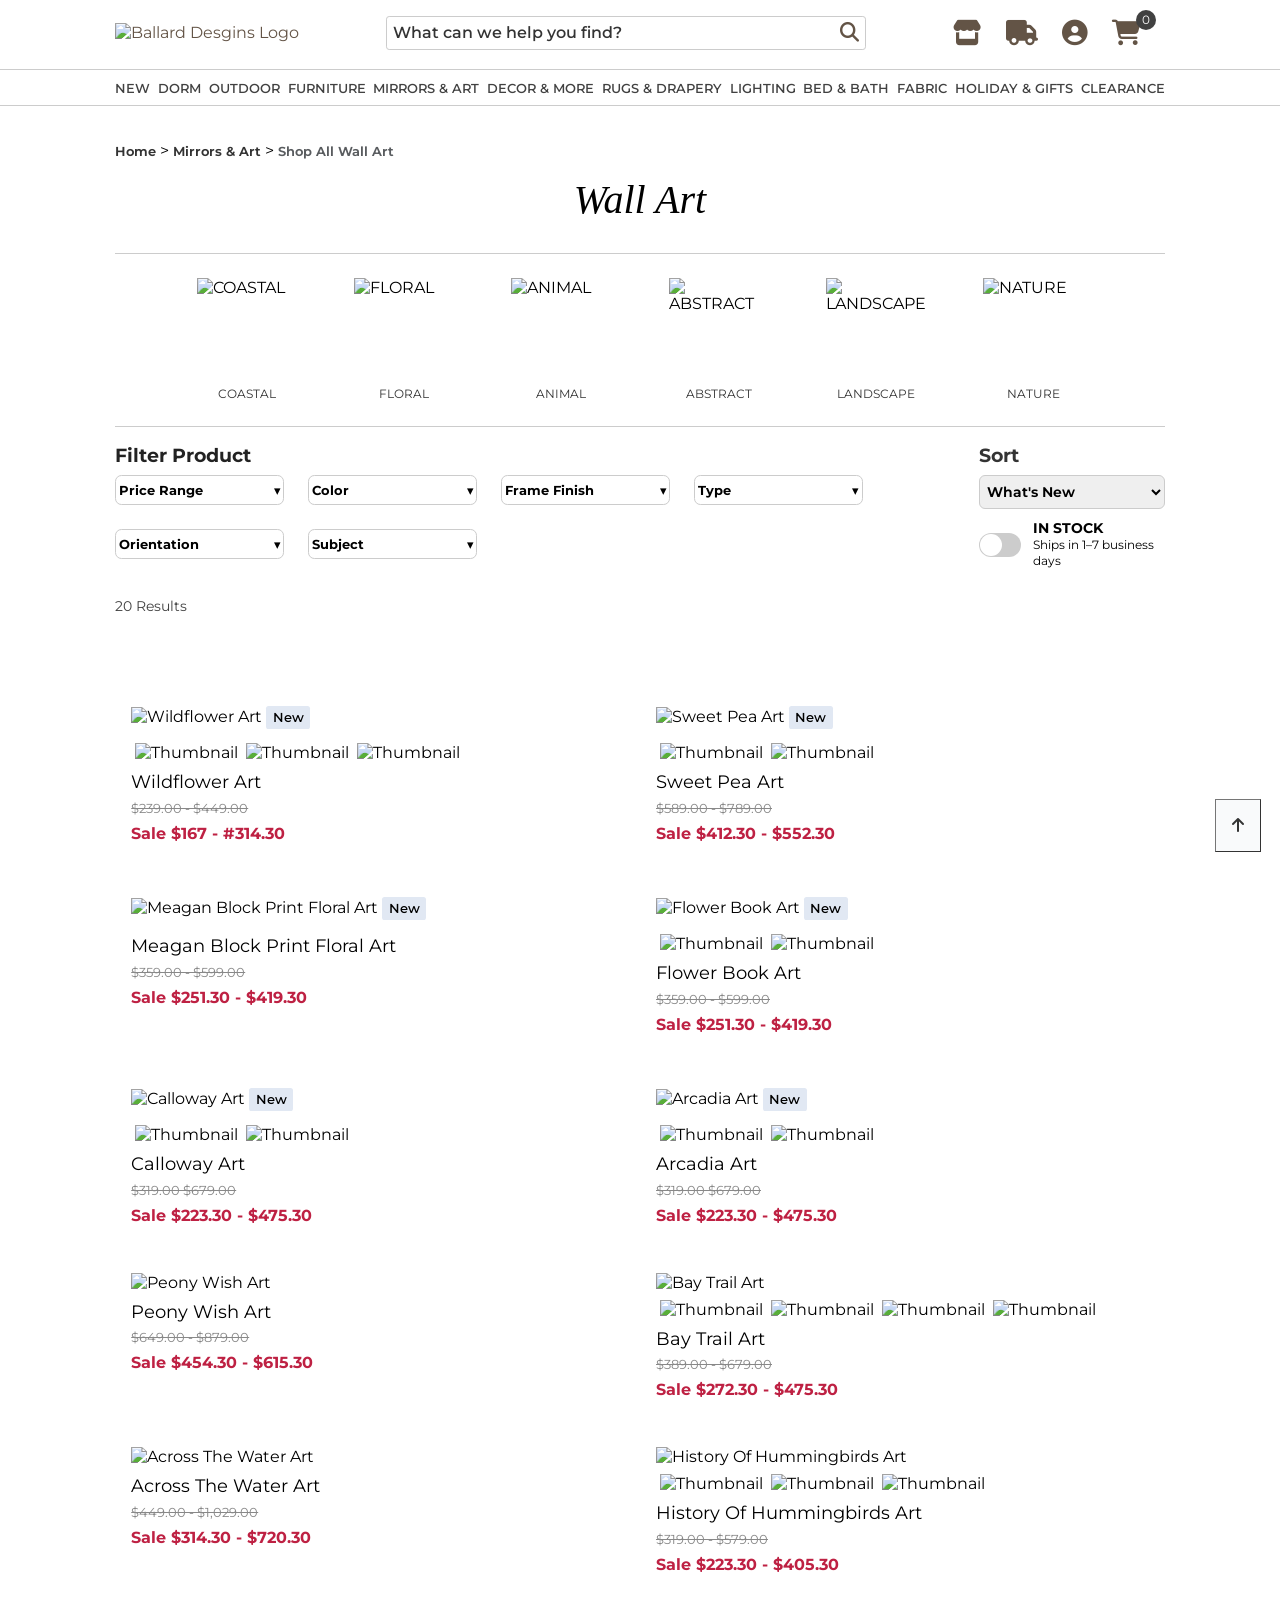
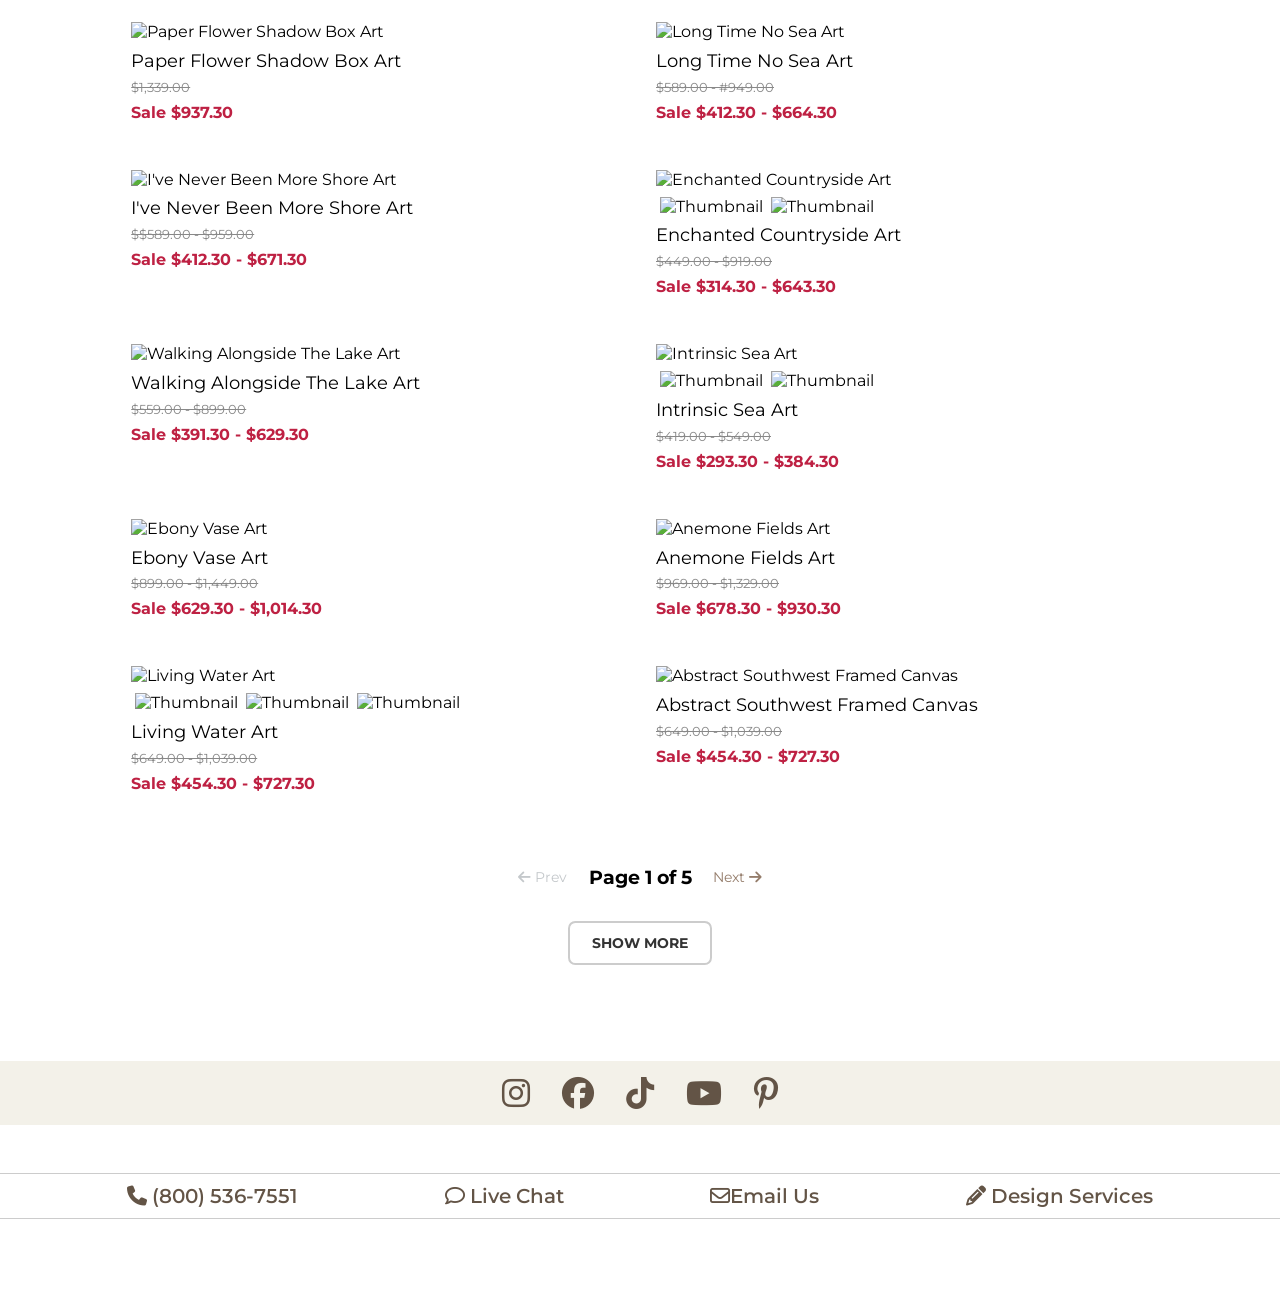
==== commit 47c739b0: "Build New Structre Project" ====
--- a/src/index.html
+++ b/src/index.html
@@ -15,8 +15,16 @@
       href="https://cdnjs.cloudflare.com/ajax/libs/font-awesome/6.7.2/css/all.min.css"
       rel="stylesheet"
     />
-    <link rel="stylesheet" href="style.css" />
-    <link rel="stylesheet" href="responsive.css" />
+    <!-- Custom CSS -->
+    <link rel="stylesheet" href="/css/style.css" />
+    <link rel="stylesheet" href="/css/header.css" />
+    <link rel="stylesheet" href="/css/navbar.css" />
+    <link rel="stylesheet" href="/css/wallArt.css" />
+    <link rel="stylesheet" href="/css/filter&sort.css" />
+    <link rel="stylesheet" href="/css/products.css" />
+    <link rel="stylesheet" href="/css/footer.css" />
+    <link rel="stylesheet" href="/css/responsive.css" />
+    <!-- Custom JS -->
     <script src="fetchHeader.js" type="module" defer></script>
     <script src="fetchWallArt.js" type="module" defer></script>
     <script src="fetchProducts.js" type="module" defer></script>
@@ -25,10 +33,14 @@
   <body>
     <!-- Start Header -->
     <header id="Header" class="container">
+      <!-- Start Top Header -->
       <div class="top-header">
         <a href="#">Free Desgin Services</a>
         <a href="">Refer a Friend, Get $50 Off!</a>
       </div>
+      <!-- End Top Header -->
+
+      <!-- Start Main Header -->
       <div class="main-header">
         <a href="#"><img id="logo" src="" alt="" /></a>
         <div class="search-box">
@@ -56,6 +68,9 @@
           </a>
         </div>
       </div>
+      <!-- End Main Header -->
+
+      <!-- Start Scrolled Header -->
       <div class="main-header-scrolled">
         <a href="#"><img id="logo-scrolled" src="" alt="" /></a>
         <div class="search-box-scrolled">
@@ -79,6 +94,9 @@
           </a>
         </div>
       </div>
+      <!-- Start Scrolled Header -->
+
+      <!-- Start Responsive Header -->
       <div class="responsive">
         <div class="main-header-responsive">
           <div class="header-icons-responsive1">
@@ -102,9 +120,10 @@
           </div>
         </div>
       </div>
+      <!-- End Responsive Header -->
 
       <hr id="hr1" />
-      <!-- Navbar -->
+      <!-- Start Navbar -->
       <nav>
         <ul class="nav-list">
           <li class="nav-item">
@@ -193,53 +212,60 @@
           </li>
         </ul>
       </nav>
-
+      <!-- End Navbar -->
       <hr id="hr2" />
     </header>
-    <div class="search-box-responsive container" id="searchBoxResponsive">
+    <!-- End Header -->
+
+    <!-- Start Responsive Search Box -->
+    <section class="search-box-responsive container" id="searchBoxResponsive">
       <input type="search" placeholder="What can we help you find?" />
       <button><i class="fa-solid fa-magnifying-glass"></i></button>
-    </div>
-
-    <!-- Responsive Navbar -->
-    <div id="side-menu" class="side-menu">
-      <div class="side-menu-header">
-        <h2>Shop by Category</h2>
-        <button id="menu-close"><i class="fa-solid fa-xmark"></i></button>
-      </div>
-      <ul>
-        <li>New</li>
-        <li>Dorm</li>
-        <li>Outdoor</li>
-        <li>Furniture</li>
-        <li>Mirrors & Art</li>
-        <li>Decor & More</li>
-        <li>Rugs & Drapery</li>
-        <li>Lighting</li>
-        <li>Bed & Bath</li>
-        <li>Fabric</li>
-        <li>Holiday & Gifts</li>
-        <li class="clearance">Clearance</li>
-      </ul>
-      <div class="header-icons">
-        <a href="#">
-          <i class="fa-solid fa-store"></i>
-          <span>Stores</span>
-        </a>
-        <a href="#">
-          <i class="fa-solid fa-truck"></i>
-          <span>Outer Status</span>
-        </a>
-        <a href="#">
-          <i class="fa-solid fa-circle-user"></i>
-          <span>Account</span>
-        </a>
-        <a href="#">
-          <i class="fa-solid fa-headset"></i>
-          <span>Contact</span>
-        </a>
-      </div>
-    </div>
+    </section>
+    <!-- End Responsive Search Box -->
+
+    <!-- Start Responsive Navbar -->
+    <aside>
+      <div id="side-menu" class="side-menu">
+        <div class="side-menu-header">
+          <h2>Shop by Category</h2>
+          <button id="menu-close"><i class="fa-solid fa-xmark"></i></button>
+        </div>
+        <ul>
+          <li>New</li>
+          <li>Dorm</li>
+          <li>Outdoor</li>
+          <li>Furniture</li>
+          <li>Mirrors & Art</li>
+          <li>Decor & More</li>
+          <li>Rugs & Drapery</li>
+          <li>Lighting</li>
+          <li>Bed & Bath</li>
+          <li>Fabric</li>
+          <li>Holiday & Gifts</li>
+          <li class="clearance">Clearance</li>
+        </ul>
+        <div class="header-icons">
+          <a href="#">
+            <i class="fa-solid fa-store"></i>
+            <span>Stores</span>
+          </a>
+          <a href="#">
+            <i class="fa-solid fa-truck"></i>
+            <span>Outer Status</span>
+          </a>
+          <a href="#">
+            <i class="fa-solid fa-circle-user"></i>
+            <span>Account</span>
+          </a>
+          <a href="#">
+            <i class="fa-solid fa-headset"></i>
+            <span>Contact</span>
+          </a>
+        </div>
+      </div>
+    </aside>
+    <!-- End Responsive Navbar -->
 
     <!-- Start WallArt -->
     <section id="wallArt" class="container">
@@ -252,11 +278,13 @@
       <div id="categories"></div>
       <hr />
     </section>
+    <!-- End WallArt -->
 
     <!-- Start Main -->
     <main class="container">
       <!-- Start Filter Product & Sort -->
       <div id="filterSort">
+        <!-- Start Filters -->
         <div id="filtersProduct">
           <h3>Filter Product</h3>
           <div id="filter">
@@ -354,7 +382,9 @@
             </div>
           </div>
         </div>
-        <!-- Sort -->
+        <!-- End Filters -->
+
+        <!-- Start Sort -->
         <div id="sortProduct">
           <h3>Sort</h3>
           <select id="sortSelect">
@@ -375,18 +405,31 @@
           </label>
         </div>
       </div>
-      <!-- Products -->
+      <!-- End Sort -->
+
+      <!-- Start Filter Results -->
       <div id="resultsCount"></div>
 
       <div class="filters-row">
         <button id="resetFiltersButton">Reset Filters x</button>
         <div id="appliedFilters"></div>
       </div>
-
       <div class="filter-controls"></div>
-
+      <!-- End Filter Results -->
+
+      <!-- Start Products -->
       <div class="product-container" id="productContainer"></div>
+      <!-- End Products -->
     </main>
+    <!-- End Main -->
+
+    <!-- Start Button To-Top -->
+    <section id="toTop">
+      <a href="#Header"><i class="fa-solid fa-arrow-up"></i></a>
+    </section>
+    <!-- End Button To-Top -->
+
+    <!-- Start Footer -->
     <footer>
       <section class="slider">
         <div class="slider-page">
@@ -428,8 +471,6 @@
       </section>
       <hr id="footer-hr-bottom" />
     </footer>
-    <section id="toTop">
-      <a href="#Header"><i class="fa-solid fa-arrow-up"></i></a>
-    </section>
+    <!-- End Footer -->
   </body>
 </html>
--- a/css/style.css
+++ b/css/style.css
@@ -0,0 +1,61 @@
+@import url('https://fonts.googleapis.com/css2?family=Inter:ital,opsz,wght@0,14..32,100..900;1,14..32,100..900&family=Montserrat:ital,wght@0,100..900;1,100..900&family=Noto+Sans:ital,wght@0,100..900;1,100..900&family=Poppins:ital,wght@0,100;0,200;0,300;0,400;0,500;0,600;0,700;0,800;0,900;1,100;1,200;1,300;1,400;1,500;1,600;1,700;1,800;1,900&family=Volkhov:ital,wght@0,400;0,700;1,400;1,700&family=Work+Sans:wght@100..900&display=swap');
+@import url('https://fonts.googleapis.com/css2?family=Bodoni+Moda:ital,opsz,wght@0,6..96,400..900;1,6..96,400..900&family=Inter:ital,opsz,wght@0,14..32,100..900;1,14..32,100..900&family=Montserrat:ital,wght@0,100..900;1,100..900&family=Noto+Sans:ital,wght@0,100..900;1,100..900&family=Poppins:ital,wght@0,100;0,200;0,300;0,400;0,500;0,600;0,700;0,800;0,900;1,100;1,200;1,300;1,400;1,500;1,600;1,700;1,800;1,900&family=Volkhov:ital,wght@0,400;0,700;1,400;1,700&family=Work+Sans:wght@100..900&display=swap');
+@import url('https://fonts.googleapis.com/css2?family=Bodoni+Moda:ital,opsz,wght@0,6..96,400..900;1,6..96,400..900&family=Cormorant:ital,wght@0,300..700;1,300..700&family=Inter:ital,opsz,wght@0,14..32,100..900;1,14..32,100..900&family=Montserrat:ital,wght@0,100..900;1,100..900&family=Noto+Sans:ital,wght@0,100..900;1,100..900&family=Poppins:ital,wght@0,100;0,200;0,300;0,400;0,500;0,600;0,700;0,800;0,900;1,100;1,200;1,300;1,400;1,500;1,600;1,700;1,800;1,900&family=Volkhov:ital,wght@0,400;0,700;1,400;1,700&family=Work+Sans:wght@100..900&display=swap');
+
+
+:root{
+    --basicFontColor:#333333;
+    --logoColor:#635446;
+    --headerIconColor:#414141;
+    --hrColor:#cccccc;
+    --whiteColorPlus:#fff;
+    --headerFont:"Montserrat", Verdana, Helvetica, sans-serif;
+    --logoFont:"Bondoi", Helvetica, sans-serif;
+    --cormorantFont:"Cormorant (woff2)",Times,"Times New Roman",serif;
+    
+}
+*{
+    box-sizing: border-box;
+    margin: 0;
+    padding: 0;
+    font-family: var(--headerFont);
+    text-decoration: none;
+    
+}
+body{
+  box-sizing: border-box;
+  overflow-x: hidden;
+}
+.container{
+    width:82vw;
+    margin: auto;  
+}
+hr{
+  border: 0;
+  border-top: 1px solid var(--hrColor);
+}
+  /* Button To Top */
+  #toTop{
+    position: fixed;
+    right: 1.2em;
+    bottom:3em;
+    z-index: 999;
+    background-color: #f9fafbe1;
+    border-top: 0.1em solid #767676;
+    border-left: 0.1em solid #767676;
+    border-right: 0.1em solid #333333;
+    border-bottom: 0.1em solid #333333;
+    padding:1em 1em;
+  }
+  #toTop a{
+    font-size: 1rem;
+    color: var(--basicFontColor);
+    
+  }
+
+/* Respoinsive */
+header .responsive,
+.search-box-responsive,
+aside .side-menu{
+  display: none;
+}
--- a/css/header.css
+++ b/css/header.css
@@ -0,0 +1,223 @@
+@import url('https://fonts.googleapis.com/css2?family=Inter:ital,opsz,wght@0,14..32,100..900;1,14..32,100..900&family=Montserrat:ital,wght@0,100..900;1,100..900&family=Noto+Sans:ital,wght@0,100..900;1,100..900&family=Poppins:ital,wght@0,100;0,200;0,300;0,400;0,500;0,600;0,700;0,800;0,900;1,100;1,200;1,300;1,400;1,500;1,600;1,700;1,800;1,900&family=Volkhov:ital,wght@0,400;0,700;1,400;1,700&family=Work+Sans:wght@100..900&display=swap');
+@import url('https://fonts.googleapis.com/css2?family=Bodoni+Moda:ital,opsz,wght@0,6..96,400..900;1,6..96,400..900&family=Inter:ital,opsz,wght@0,14..32,100..900;1,14..32,100..900&family=Montserrat:ital,wght@0,100..900;1,100..900&family=Noto+Sans:ital,wght@0,100..900;1,100..900&family=Poppins:ital,wght@0,100;0,200;0,300;0,400;0,500;0,600;0,700;0,800;0,900;1,100;1,200;1,300;1,400;1,500;1,600;1,700;1,800;1,900&family=Volkhov:ital,wght@0,400;0,700;1,400;1,700&family=Work+Sans:wght@100..900&display=swap');
+@import url('https://fonts.googleapis.com/css2?family=Bodoni+Moda:ital,opsz,wght@0,6..96,400..900;1,6..96,400..900&family=Cormorant:ital,wght@0,300..700;1,300..700&family=Inter:ital,opsz,wght@0,14..32,100..900;1,14..32,100..900&family=Montserrat:ital,wght@0,100..900;1,100..900&family=Noto+Sans:ital,wght@0,100..900;1,100..900&family=Poppins:ital,wght@0,100;0,200;0,300;0,400;0,500;0,600;0,700;0,800;0,900;1,100;1,200;1,300;1,400;1,500;1,600;1,700;1,800;1,900&family=Volkhov:ital,wght@0,400;0,700;1,400;1,700&family=Work+Sans:wght@100..900&display=swap');
+
+/* Start Header */
+header{
+    position: sticky;
+    top: 0;
+    background-color: white;
+    z-index: 1000;
+}
+/* Top Header */
+header .top-header{
+    display: flex;
+    justify-content: flex-end;
+    gap: 0.8em;
+    padding:0.5em 0 ;
+}
+header .top-header a{
+    text-decoration: none;
+    color:var(--basicFontColor);
+    font-size: 14px;
+    font-weight: 450;
+    font-family: var(--headerFont);
+    border-bottom: 0.1em solid transparent;
+}
+header .top-header a:hover{
+    cursor: pointer;
+    border-bottom: 0.1em solid var(--basicFontColor);
+}
+
+/* Main Header */
+header .main-header{
+    margin-top: 0.5em;
+    display: flex;
+    align-items: center;
+    justify-content: space-between;
+}
+header #logo{
+  width: 25em;
+}
+header .search-box{
+    padding:0.5em;
+    border: 0.075em solid var(--hrColor);
+    border-radius: 0.2em;
+    width: 25em;
+    display: flex;
+    align-items: center;
+    justify-content: space-between;
+    padding: 0.6em;
+    outline: 0.25em solid transparent;
+}
+header .search-box:focus-within{
+    outline: 0.25em solid rgb(148, 188, 245);
+    border-radius: 0.3em;
+}
+header .search-box input{
+    width:92%;
+    font-size: 1rem;
+    border: none;
+}
+header .search-box input::placeholder{
+    color: var(--basicFontColor);
+    font-weight: 550;
+}
+header .search-box input:focus{
+    outline: none;
+    border: none;
+}
+header .search-box button{
+    background: none;
+    border: none;
+    outline: none;
+    cursor: pointer;
+}
+header .search-box button i{
+    font-size: 1.2rem;
+    color: var(--logoColor);  
+}
+header .header-icons{
+    display: flex;
+    justify-content: space-evenly;
+    align-items: center;
+    gap: 1.5em;
+    padding-right: 1.5em;
+    background-color: white;
+}
+header .header-icons a{
+    display: flex;
+    flex-direction: column;
+    justify-content: space-between;
+    align-items: center;
+    border-bottom: 0.1em solid transparent;
+}
+header .header-icons a:hover{
+    border-bottom: 0.1em solid var(--logoColor);
+}
+header .header-icons a i{
+    color: var(--logoColor);
+    font-size: 1.6rem;
+}
+header .header-icons a span{
+    color: var(--headerIconColor);
+    font-size: 12px;
+}
+header .cartLink {
+    position: relative;
+}
+
+header .cartBubble {
+    position: absolute;
+    top: -10px;
+    right: -15px;
+    background: var(--headerIconColor);
+    color: white !important;
+    border-radius: 50%;
+    width: 20px;
+    height: 20px;
+    display: flex;
+    align-items: center;
+    justify-content: center;
+    font-size: 12px;
+}
+
+header .cartPopup {
+    display: none;
+    position: absolute;
+    z-index: 999;
+    top: 3em; 
+    left: 50%;
+    transform: translateX(-90%);
+    background-color: white;
+    color: var(--basicFontColor);
+    padding: 1.5em 1em;
+    width: 30em;
+    font-size: 12px;
+    box-shadow: 0 3px 5px rgba(0,0,0,0.4);
+}
+
+header .cartLink:hover .cartPopup {
+    display: block;
+}
+header hr{
+    border: 0;
+    border-top: 1px solid var(--hrColor);
+  }
+header  #hr1{
+    margin: 0 calc(-50vw + 61%); 
+    width: 100vw; 
+    position: relative; 
+    left: 50%; 
+    transform: translateX(-50%); 
+    margin: 1.2em 0 0.5em;
+}
+header #hr2{
+    margin: 0 calc(-50vw + 61%); 
+    width: 100vw; 
+    position: relative; 
+    left: 50%; 
+    transform: translateX(-50%); 
+    margin: 0.5em 0 1.2em;
+}
+
+/* Header scrolled */
+header .main-header-scrolled{
+    padding-top: 1em;
+    display: flex;
+    align-items: center;
+    justify-content: space-between;
+    display: none;
+}
+header #logo-scrolled{
+    width: 20em;
+    height: 1.5em;
+  }
+header .search-box-scrolled{
+    border: 0.075em solid var(--hrColor);
+    border-radius: 0.2em;
+    width: 30em;
+    display: flex;
+    align-items: center;
+    justify-content: space-between;
+    padding: 0.4em;
+    outline: 0.25em solid transparent;
+}
+header .search-box-scrolled:focus-within{
+    outline: 0.25em solid rgb(148, 188, 245);
+    border-radius: 0.3em;
+}
+header .search-box-scrolled input{
+    width:92%;
+    font-size: 1rem;
+    border: none;
+}
+header .search-box-scrolled input::placeholder{
+    color: var(--basicFontColor);
+    font-weight: 550;
+}
+header .search-box-scrolled input:focus{
+    outline: none;
+    border: none;
+}
+header .search-box-scrolled button{
+    background: none;
+    border: none;
+    outline: none;
+    cursor: pointer;
+}
+header .search-box-scrolled button i{
+    font-size: 1.2rem;
+    color: var(--logoColor);  
+}
+
+header.scrolled .top-header {
+  display: none;
+}
+header.scrolled .main-header {
+  display: none;
+}
+
+header.scrolled .main-header-scrolled {
+  display: flex;
+}
--- a/css/navbar.css
+++ b/css/navbar.css
@@ -0,0 +1,98 @@
+@import url('https://fonts.googleapis.com/css2?family=Inter:ital,opsz,wght@0,14..32,100..900;1,14..32,100..900&family=Montserrat:ital,wght@0,100..900;1,100..900&family=Noto+Sans:ital,wght@0,100..900;1,100..900&family=Poppins:ital,wght@0,100;0,200;0,300;0,400;0,500;0,600;0,700;0,800;0,900;1,100;1,200;1,300;1,400;1,500;1,600;1,700;1,800;1,900&family=Volkhov:ital,wght@0,400;0,700;1,400;1,700&family=Work+Sans:wght@100..900&display=swap');
+@import url('https://fonts.googleapis.com/css2?family=Bodoni+Moda:ital,opsz,wght@0,6..96,400..900;1,6..96,400..900&family=Inter:ital,opsz,wght@0,14..32,100..900;1,14..32,100..900&family=Montserrat:ital,wght@0,100..900;1,100..900&family=Noto+Sans:ital,wght@0,100..900;1,100..900&family=Poppins:ital,wght@0,100;0,200;0,300;0,400;0,500;0,600;0,700;0,800;0,900;1,100;1,200;1,300;1,400;1,500;1,600;1,700;1,800;1,900&family=Volkhov:ital,wght@0,400;0,700;1,400;1,700&family=Work+Sans:wght@100..900&display=swap');
+@import url('https://fonts.googleapis.com/css2?family=Bodoni+Moda:ital,opsz,wght@0,6..96,400..900;1,6..96,400..900&family=Cormorant:ital,wght@0,300..700;1,300..700&family=Inter:ital,opsz,wght@0,14..32,100..900;1,14..32,100..900&family=Montserrat:ital,wght@0,100..900;1,100..900&family=Noto+Sans:ital,wght@0,100..900;1,100..900&family=Poppins:ital,wght@0,100;0,200;0,300;0,400;0,500;0,600;0,700;0,800;0,900;1,100;1,200;1,300;1,400;1,500;1,600;1,700;1,800;1,900&family=Volkhov:ital,wght@0,400;0,700;1,400;1,700&family=Work+Sans:wght@100..900&display=swap');
+
+/* navbar */
+nav {
+    position: relative;
+
+}
+nav ul li a:hover{
+    border-bottom: 0.25em solid var(--logoColor);
+}  
+nav .nav-list {
+    display: flex;
+    align-items: center;
+    justify-content: space-between;
+    list-style: none;
+    margin: 0;
+    padding: 0;
+}  
+nav .nav-item {
+    position: relative;  
+}
+nav .nav-link {
+    font-size: 0.8em;
+    color: var(--headerIconColor);
+    font-weight: 550;
+    border-bottom: 0.25em solid transparent;
+    padding-bottom: 0.5em;
+    text-transform: uppercase;
+}
+nav .nav-link:hover{
+    border-bottom: 0.25em solid var(--logoColor);
+}
+nav .clearance{
+    color: #e03e3e ;
+}
+nav .dropdown-menu {
+    position: absolute;
+    top: 1.75em;
+    left: 0;
+    background-color:rgba(220, 220, 220);
+    width: 30em;
+    z-index: 999;
+    padding: 1.5em;
+    border-bottom: 0.3em solid var(--logoColor);
+    display: none;
+}
+nav .dropdown-menu ul {
+    list-style: none;
+    padding: 0;
+    margin: 0;
+    width: 50%;
+    display: flex;
+    flex-direction: column;
+    justify-content: space-between;
+    align-items: flex-start;
+    gap: 0.4em;
+}
+nav .dropdown-menu ul li a {  
+    font-weight: 600;
+    font-size: 0.8rem;
+    color: var(--basicFontColor) !important;
+    text-decoration: none;
+    display: block;
+    border-bottom: 0.01em solid transparent;
+}
+nav .dropdown-menu ul li a:hover{
+    border-bottom: 0.01em solid var(--basicFontColor);
+}
+nav .dropdown-image {
+    width: 45%;
+    text-align: center;
+}
+nav .dropdown-image img {
+    width: 100%;
+    height: auto;
+    margin-bottom: 1em;
+}
+nav .dropdown-image h4{
+    font-size: 0.8rem;
+    font-weight: 600;
+    margin-bottom: 0.5em;
+}
+nav .dropdown-image p{
+    font-size: 0.75rem;
+    margin-bottom: 0.5em;
+}
+nav .dropdown-image a{
+    font-weight: 650;
+    color: var(--logoColor);
+    font-size: 0.85rem;
+}
+nav .nav-item:hover .dropdown-menu {
+    display: flex;
+    justify-content: space-between;
+}
+/* End Navbar */
--- a/css/wallArt.css
+++ b/css/wallArt.css
@@ -0,0 +1,65 @@
+@import url('https://fonts.googleapis.com/css2?family=Inter:ital,opsz,wght@0,14..32,100..900;1,14..32,100..900&family=Montserrat:ital,wght@0,100..900;1,100..900&family=Noto+Sans:ital,wght@0,100..900;1,100..900&family=Poppins:ital,wght@0,100;0,200;0,300;0,400;0,500;0,600;0,700;0,800;0,900;1,100;1,200;1,300;1,400;1,500;1,600;1,700;1,800;1,900&family=Volkhov:ital,wght@0,400;0,700;1,400;1,700&family=Work+Sans:wght@100..900&display=swap');
+@import url('https://fonts.googleapis.com/css2?family=Bodoni+Moda:ital,opsz,wght@0,6..96,400..900;1,6..96,400..900&family=Inter:ital,opsz,wght@0,14..32,100..900;1,14..32,100..900&family=Montserrat:ital,wght@0,100..900;1,100..900&family=Noto+Sans:ital,wght@0,100..900;1,100..900&family=Poppins:ital,wght@0,100;0,200;0,300;0,400;0,500;0,600;0,700;0,800;0,900;1,100;1,200;1,300;1,400;1,500;1,600;1,700;1,800;1,900&family=Volkhov:ital,wght@0,400;0,700;1,400;1,700&family=Work+Sans:wght@100..900&display=swap');
+@import url('https://fonts.googleapis.com/css2?family=Bodoni+Moda:ital,opsz,wght@0,6..96,400..900;1,6..96,400..900&family=Cormorant:ital,wght@0,300..700;1,300..700&family=Inter:ital,opsz,wght@0,14..32,100..900;1,14..32,100..900&family=Montserrat:ital,wght@0,100..900;1,100..900&family=Noto+Sans:ital,wght@0,100..900;1,100..900&family=Poppins:ital,wght@0,100;0,200;0,300;0,400;0,500;0,600;0,700;0,800;0,900;1,100;1,200;1,300;1,400;1,500;1,600;1,700;1,800;1,900&family=Volkhov:ital,wght@0,400;0,700;1,400;1,700&family=Work+Sans:wght@100..900&display=swap');
+
+
+/* Start Wall Art */
+#wallArt{
+    padding: 0;
+}
+#wallArt #breadcrumbs{
+    margin: 0;
+    padding: 1em 0;
+}
+#wallArt .bold{
+    font-size: 0.8rem;
+    font-weight: 650;
+    color: var(--basicFontColor);
+}
+#wallArt .bold:hover{
+    border-bottom: 1px solid var(--basicFontColor);
+}
+#wallArt #basePosition{
+    font-size: 0.8rem;
+    font-weight: 650;
+    color: #595c5f;
+}
+#wallArt h1{
+    font-family: var(--cormorantFont);
+    font-style: italic;
+    font-weight: 200;
+    text-align: center;
+    font-size: 2.5rem;
+    margin-bottom: 0.75em;
+}
+#wallArt #categories{
+    padding:auto 2.5em ;
+    display: flex;
+    justify-content: space-evenly;
+    align-items: center;
+    flex-wrap: wrap;
+    margin: 1.5em;
+}
+#wallArt .category{
+    display: flex;
+    flex-direction: column;
+    justify-content: space-between;
+    gap: 0.5em;
+    align-items: center;
+}
+#wallArt .category img{
+    width: 100px;
+    height: 100px;
+    object-fit: cover;
+}
+#wallArt .category a{
+    color: var(--basicFontColor);
+    font-size: 0.75rem;
+    border-bottom: 1px solid transparent;
+}
+#wallArt .category:hover img{
+    opacity: calc(50%);
+}
+#wallArt .category:hover a{
+    border-bottom: 1px solid var(--basicFontColor);
+}  
--- a/css/filter&sort.css
+++ b/css/filter&sort.css
@@ -0,0 +1,224 @@
+@import url('https://fonts.googleapis.com/css2?family=Inter:ital,opsz,wght@0,14..32,100..900;1,14..32,100..900&family=Montserrat:ital,wght@0,100..900;1,100..900&family=Noto+Sans:ital,wght@0,100..900;1,100..900&family=Poppins:ital,wght@0,100;0,200;0,300;0,400;0,500;0,600;0,700;0,800;0,900;1,100;1,200;1,300;1,400;1,500;1,600;1,700;1,800;1,900&family=Volkhov:ital,wght@0,400;0,700;1,400;1,700&family=Work+Sans:wght@100..900&display=swap');
+@import url('https://fonts.googleapis.com/css2?family=Bodoni+Moda:ital,opsz,wght@0,6..96,400..900;1,6..96,400..900&family=Inter:ital,opsz,wght@0,14..32,100..900;1,14..32,100..900&family=Montserrat:ital,wght@0,100..900;1,100..900&family=Noto+Sans:ital,wght@0,100..900;1,100..900&family=Poppins:ital,wght@0,100;0,200;0,300;0,400;0,500;0,600;0,700;0,800;0,900;1,100;1,200;1,300;1,400;1,500;1,600;1,700;1,800;1,900&family=Volkhov:ital,wght@0,400;0,700;1,400;1,700&family=Work+Sans:wght@100..900&display=swap');
+@import url('https://fonts.googleapis.com/css2?family=Bodoni+Moda:ital,opsz,wght@0,6..96,400..900;1,6..96,400..900&family=Cormorant:ital,wght@0,300..700;1,300..700&family=Inter:ital,opsz,wght@0,14..32,100..900;1,14..32,100..900&family=Montserrat:ital,wght@0,100..900;1,100..900&family=Noto+Sans:ital,wght@0,100..900;1,100..900&family=Poppins:ital,wght@0,100;0,200;0,300;0,400;0,500;0,600;0,700;0,800;0,900;1,100;1,200;1,300;1,400;1,500;1,600;1,700;1,800;1,900&family=Volkhov:ital,wght@0,400;0,700;1,400;1,700&family=Work+Sans:wght@100..900&display=swap');
+
+
+/* Start Filter Product & Sort */
+#filterSort {
+    display: flex;
+    justify-content: space-between;
+    align-items: flex-start;
+    gap: 3em;
+    flex-wrap: wrap;
+    font-family: sans-serif;
+    padding: 1em 0;
+  }
+  
+/* Filter section */
+#filtersProduct {
+    flex: 1 1 70%;
+}
+  
+#filtersProduct h3 {
+    margin-bottom: 0.5rem;
+    font-size: 1.2rem;
+    color: #222;
+}
+  
+/* Filters group */
+#filter {
+    display: flex;
+    flex-wrap: wrap;
+    gap: 1.5em;
+  }
+  /*Filter Dropdown */
+  .filter-dropdown {
+    position: relative;
+    width: 13.2em;
+    font-size: 0.8rem;
+  }
+  
+  .dropdown-toggle {
+    background-color: var(--whiteColorPlus);
+    border: 1px solid var(--hrColor);
+    border-radius: 0.5em;
+    padding: 0.5em 0;
+    cursor: pointer;
+    display: flex;
+    justify-content: space-between;
+    align-items: center;
+    padding: 0.5em 0.2em;
+  }
+  
+  .dropdown-options {
+    display: none;
+    position: absolute;
+    top: 100%;
+    left: 0;
+    width: 100%;
+    background: var(--whiteColorPlus);
+    border: 1px solid var(--hrColor);
+    padding: 0.5em 0.5em;
+    box-shadow: 0 0.2em 0.5em rgba(0,0,0,0.1);
+    z-index: 1000;
+  }
+  
+  .dropdown-options label {
+    display: block;
+    margin: 0.5em 0;
+    font-size: 0.95rem;
+    color: #4D4D4D;
+    cursor: pointer;
+  }
+  .dropdown-options label input[type="checkbox"]{
+    accent-color:#333333
+  }
+  .dropdown-options label input[type="checkbox"]:checked +span{
+    color:#222;
+    font-weight: 650;
+  }
+  
+  .arrow {
+    margin-left: 0.5em;
+    font-size: 0.8rem;
+  }
+  .filter-dropdown.open .dropdown-options {
+    display: block;
+  }
+  
+  /* End Filter Dropdown */
+  #filter select {
+    padding: 8px 12px;
+    border: 1px solid #ccc;
+    border-radius: 6px;
+    min-width: 150px;
+    cursor: pointer;
+    font-size: 0.95rem;
+  }
+  
+  /* Sort section */
+  #sortProduct {
+    flex: 1 1 10%;
+  }
+  
+  #sortProduct h3 {
+    margin-bottom: 0.5rem;
+    font-size: 1.2rem;
+    color: var(--basicFontColor);
+  }
+  
+  #sortSelect {
+    padding: 0.5em 0.2em;
+    border-radius: 6px;
+    border: 1px solid #ccc;
+    font-size: 0.85rem;
+    font-weight: 650;
+    cursor: pointer;
+    min-width: 100%;
+  }
+  
+  .switch-label {
+    display: flex;
+    align-items: center;
+    gap: 0.75em;
+    margin-top: 0.75em;
+  }
+  
+  .switch-label input {
+    display: none;
+  }
+  
+  .switch {
+    width: 3em;
+    height: 1.5em;
+    background-color: #ccc;
+    border-radius: 1.5em;
+    position: relative;
+    cursor: pointer;
+  }
+  
+  .switch::before {
+    content: "";
+    position: absolute;
+    width: 1.4em;
+    height: 1.4em;
+    top: 0.05em;
+    left: 0.05em;
+    background: white;
+    border-radius: 50%;
+    transition: 0.3s;
+  }
+  
+  input:checked + .switch::before {
+    transform: translateX(1.5em);
+  }
+  
+  input:checked + .switch {
+    background-color: #6caba3;
+  }
+  
+  .in-stock-text {
+    font-size: 0.9rem;
+    line-height: 1.1;
+  }
+  /* Filters Ruselt */
+  #resultsCount {
+    color: var(--headerIconColor);
+    font-size: 0.85rem;
+    margin: 1em 0;
+  }
+  .filters-row {
+    display: flex;
+    align-items: center;
+    gap: 1em;
+    margin-bottom: 1em;
+    flex-wrap: wrap;
+  }
+  
+  #appliedFilters {
+    display: flex;
+    align-items: center;
+    gap: 1em;
+  }
+  
+  #resetFiltersButton {
+    background-color: #b4a296; 
+    color: white; 
+    border: none;
+    padding: 0.5em 1em;
+    border-radius: 1em; 
+    cursor: pointer;
+    font-size: 0.9em;
+    transition: background-color 0.3s ease;
+    display: none;  
+  }
+  
+  #resetFiltersButton:hover {
+    background-color: #8d7065; 
+  }
+  
+  #resetFiltersButton:focus {
+    outline: none;
+    box-shadow: 0 0 0 2px rgba(161, 136, 127, 0.5); 
+  }
+  .filter-tag {
+    background-color: #f3f1e9;
+    color: var(--logoColor);
+    padding: 0.4em 0.6em;
+    border-radius: 1em;
+    display: flex;
+    align-items: center;
+    font-size: 0.9rem;
+    font-weight: 550;
+  }
+  
+  .remove-filter {
+    margin-left: 0.5em;
+    cursor: pointer;
+    font-weight: 550;
+    color: var(--logoColor);
+  }
+  
+  .remove-filter:hover {
+    color: var(--basicFontColor);
+  }
--- a/css/products.css
+++ b/css/products.css
@@ -0,0 +1,59 @@
+@import url('https://fonts.googleapis.com/css2?family=Inter:ital,opsz,wght@0,14..32,100..900;1,14..32,100..900&family=Montserrat:ital,wght@0,100..900;1,100..900&family=Noto+Sans:ital,wght@0,100..900;1,100..900&family=Poppins:ital,wght@0,100;0,200;0,300;0,400;0,500;0,600;0,700;0,800;0,900;1,100;1,200;1,300;1,400;1,500;1,600;1,700;1,800;1,900&family=Volkhov:ital,wght@0,400;0,700;1,400;1,700&family=Work+Sans:wght@100..900&display=swap');
+@import url('https://fonts.googleapis.com/css2?family=Bodoni+Moda:ital,opsz,wght@0,6..96,400..900;1,6..96,400..900&family=Inter:ital,opsz,wght@0,14..32,100..900;1,14..32,100..900&family=Montserrat:ital,wght@0,100..900;1,100..900&family=Noto+Sans:ital,wght@0,100..900;1,100..900&family=Poppins:ital,wght@0,100;0,200;0,300;0,400;0,500;0,600;0,700;0,800;0,900;1,100;1,200;1,300;1,400;1,500;1,600;1,700;1,800;1,900&family=Volkhov:ital,wght@0,400;0,700;1,400;1,700&family=Work+Sans:wght@100..900&display=swap');
+@import url('https://fonts.googleapis.com/css2?family=Bodoni+Moda:ital,opsz,wght@0,6..96,400..900;1,6..96,400..900&family=Cormorant:ital,wght@0,300..700;1,300..700&family=Inter:ital,opsz,wght@0,14..32,100..900;1,14..32,100..900&family=Montserrat:ital,wght@0,100..900;1,100..900&family=Noto+Sans:ital,wght@0,100..900;1,100..900&family=Poppins:ital,wght@0,100;0,200;0,300;0,400;0,500;0,600;0,700;0,800;0,900;1,100;1,200;1,300;1,400;1,500;1,600;1,700;1,800;1,900&family=Volkhov:ital,wght@0,400;0,700;1,400;1,700&family=Work+Sans:wght@100..900&display=swap');
+
+
+/* Products */
+
+.product-container {
+    display: grid;
+    grid-template-columns: repeat(auto-fit, minmax(25em, 1fr));
+    align-items: start;
+    margin-top: 3em;
+}
+.product-container .product-card {
+    padding: 1.5em 1em;
+}
+.product-container .main-img {
+    width: 100%;
+}
+.product-container .new-label {
+    display: inline-block;
+    background-color: #e1e8f3;
+    padding: 0.3em 0.5em ;
+    font-size: 0.8rem;
+    font-weight: 550;
+    border-radius: 0.2em;
+    margin: 0.5em 0;
+}
+.product-container .new-label:empty{
+    background-color:transparent;
+    padding: 0;
+    margin: 0;
+}
+.product-container .thumbnails {
+    margin-top: 0.5em;
+}
+.product-container .thumbnails img {
+    width: 3em;
+    margin: 0 0.25em;
+}
+.product-container .title {
+    font-size: 1.1rem;
+    margin: 0.5em 0;
+}
+.product-container .old-price {
+    font-size: 0.8em;
+    text-decoration: line-through;
+    color: #888;
+}
+.product-container .new-price {
+    color: #be2143;
+    font-size: 1rem;
+    font-weight: 700;
+    margin-top: 0.5em;
+}
+.product-container .thumbnail:hover {
+    cursor: pointer;
+}
+  /* End Products */
--- a/css/footer.css
+++ b/css/footer.css
@@ -0,0 +1,77 @@
+@import url('https://fonts.googleapis.com/css2?family=Inter:ital,opsz,wght@0,14..32,100..900;1,14..32,100..900&family=Montserrat:ital,wght@0,100..900;1,100..900&family=Noto+Sans:ital,wght@0,100..900;1,100..900&family=Poppins:ital,wght@0,100;0,200;0,300;0,400;0,500;0,600;0,700;0,800;0,900;1,100;1,200;1,300;1,400;1,500;1,600;1,700;1,800;1,900&family=Volkhov:ital,wght@0,400;0,700;1,400;1,700&family=Work+Sans:wght@100..900&display=swap');
+@import url('https://fonts.googleapis.com/css2?family=Bodoni+Moda:ital,opsz,wght@0,6..96,400..900;1,6..96,400..900&family=Inter:ital,opsz,wght@0,14..32,100..900;1,14..32,100..900&family=Montserrat:ital,wght@0,100..900;1,100..900&family=Noto+Sans:ital,wght@0,100..900;1,100..900&family=Poppins:ital,wght@0,100;0,200;0,300;0,400;0,500;0,600;0,700;0,800;0,900;1,100;1,200;1,300;1,400;1,500;1,600;1,700;1,800;1,900&family=Volkhov:ital,wght@0,400;0,700;1,400;1,700&family=Work+Sans:wght@100..900&display=swap');
+@import url('https://fonts.googleapis.com/css2?family=Bodoni+Moda:ital,opsz,wght@0,6..96,400..900;1,6..96,400..900&family=Cormorant:ital,wght@0,300..700;1,300..700&family=Inter:ital,opsz,wght@0,14..32,100..900;1,14..32,100..900&family=Montserrat:ital,wght@0,100..900;1,100..900&family=Noto+Sans:ital,wght@0,100..900;1,100..900&family=Poppins:ital,wght@0,100;0,200;0,300;0,400;0,500;0,600;0,700;0,800;0,900;1,100;1,200;1,300;1,400;1,500;1,600;1,700;1,800;1,900&family=Volkhov:ital,wght@0,400;0,700;1,400;1,700&family=Work+Sans:wght@100..900&display=swap');
+
+
+/* Footer */
+footer .slider{
+    display: flex;
+    flex-direction: column;
+    justify-content: space-between;
+    align-items: center;
+    gap: 2em;
+    margin-top: 3em;
+    margin-bottom: 3.5em;
+}
+footer .slider-page{
+    display: flex;
+    justify-content: center;
+    align-items: center;
+    gap: 1.5em;
+    font-size: 0.9rem;
+}
+footer .disabled{
+    color: #c4c8cb;
+}
+footer .strong-name{
+    font-weight: 700;
+    font-size: 1.2rem;
+}
+footer .active{
+    color: #947c6a;
+}
+footer .show-more-button{
+    font-size: 0.9rem;
+    font-weight: 700;
+    padding: 0.75em 1.5em;
+    border-radius: 0.5em;
+    background-color: white;
+    color: var(--basicFontColor);
+    border: 0.15em solid var(--hrColor);
+}
+footer .show-more-button:hover{
+    background-color: var(--basicFontColor);
+    color: white;
+    border: 0.15em solid var(--basicFontColor);
+}
+footer #socialMedia{
+    display: flex;
+    align-items: center;
+    justify-content: center;
+    gap: 1em;
+    padding: 0.5em;
+    margin-top: 3em;
+    background-color: #f3f1e9;
+    color: var(--logoColor);
+    font-size: 2rem;
+}
+footer #footer-hr-top{
+    margin-top: 3em;
+}
+footer #footer-hr-bottom{
+    margin-bottom: 3em;
+}
+footer #contact{
+    display: flex;
+    align-items: center;
+    justify-content: space-evenly;
+    gap: 1em;
+    padding: 0.5em 0;
+    font-size: 1.25rem;
+    font-weight: 550;
+}
+footer #contact i,a{
+    color: var(--logoColor);
+}
+  
+  /* End Footer */
--- a/css/responsive.css
+++ b/css/responsive.css
@@ -0,0 +1,173 @@
+@import url('https://fonts.googleapis.com/css2?family=Inter:ital,opsz,wght@0,14..32,100..900;1,14..32,100..900&family=Montserrat:ital,wght@0,100..900;1,100..900&family=Noto+Sans:ital,wght@0,100..900;1,100..900&family=Poppins:ital,wght@0,100;0,200;0,300;0,400;0,500;0,600;0,700;0,800;0,900;1,100;1,200;1,300;1,400;1,500;1,600;1,700;1,800;1,900&family=Volkhov:ital,wght@0,400;0,700;1,400;1,700&family=Work+Sans:wght@100..900&display=swap');
+@import url('https://fonts.googleapis.com/css2?family=Bodoni+Moda:ital,opsz,wght@0,6..96,400..900;1,6..96,400..900&family=Inter:ital,opsz,wght@0,14..32,100..900;1,14..32,100..900&family=Montserrat:ital,wght@0,100..900;1,100..900&family=Noto+Sans:ital,wght@0,100..900;1,100..900&family=Poppins:ital,wght@0,100;0,200;0,300;0,400;0,500;0,600;0,700;0,800;0,900;1,100;1,200;1,300;1,400;1,500;1,600;1,700;1,800;1,900&family=Volkhov:ital,wght@0,400;0,700;1,400;1,700&family=Work+Sans:wght@100..900&display=swap');
+@import url('https://fonts.googleapis.com/css2?family=Bodoni+Moda:ital,opsz,wght@0,6..96,400..900;1,6..96,400..900&family=Cormorant:ital,wght@0,300..700;1,300..700&family=Inter:ital,opsz,wght@0,14..32,100..900;1,14..32,100..900&family=Montserrat:ital,wght@0,100..900;1,100..900&family=Noto+Sans:ital,wght@0,100..900;1,100..900&family=Poppins:ital,wght@0,100;0,200;0,300;0,400;0,500;0,600;0,700;0,800;0,900;1,100;1,200;1,300;1,400;1,500;1,600;1,700;1,800;1,900&family=Volkhov:ital,wght@0,400;0,700;1,400;1,700&family=Work+Sans:wght@100..900&display=swap');
+
+@media (max-width: 992px) {
+header .top-header,
+header .main-header,
+header .main-header-scrolled,
+nav,
+header #hr1,
+header #hr2 {
+    display: none;
+}
+header .main-header-scrolled {
+    display: none;
+}
+header.scrolled .main-header {
+    display: none;
+}
+header.scrolled .main-header-scrolled {
+    display: none;
+}
+header .responsive{
+    display: block;
+
+}
+header .main-header-responsive{
+    margin-top: 1em;
+    margin-bottom: 2em;
+    padding: 1em;
+    display: flex;
+    justify-content: space-between;
+    align-items: center;
+    position: sticky;
+    top: 1em;
+}
+header #logo-responsive{
+    height: 1.5em;
+    width: 15em;
+}
+header .header-icons-responsive1{
+    display: flex;
+    align-items: center;
+    justify-content: space-between;
+    gap: 1em;
+    background-color: white;
+}
+header .header-icons-responsive1 button{
+  border: none;
+}
+header .header-icons-responsive2{
+    display: flex;
+    align-items: center;
+    justify-content: space-between;
+    gap: 1em;
+    background-color: white;
+}
+header .header-icons-responsive1 i,
+header .header-icons-responsive2 i{
+    font-size: 1.2rem;
+}
+.search-box-responsive{
+    border: 0.075em solid var(--hrColor);
+    border-radius: 0.2em;
+    width: 80%;
+    display: flex;
+    align-items: center;
+    justify-content: space-between;
+    padding: 0.4em;
+    outline: 0.25em solid transparent;
+    margin-bottom: 2em;
+}
+.search-box-responsive:focus-within{
+    outline: 0.25em solid rgb(148, 188, 245);
+    border-radius: 0.3em;
+}
+.search-box-responsive input{
+    width:92%;
+    font-size: 1rem;
+    border: none;
+}
+.search-box-responsive input::placeholder{
+    color: var(--basicFontColor);
+    font-weight: 550;
+}
+.search-box-responsive input:focus{
+    outline: none;
+    border: none;
+}
+.search-box-responsive button{
+    background: none;
+    border: none;
+    outline: none;
+    cursor: pointer;
+}
+.search-box-responsive button i{
+    font-size: 1.2rem;
+    color: var(--logoColor);  
+}
+/* Navbar */
+aside .side-menu {
+    position: fixed;
+    top: 0;
+    left: -100%;
+    width: 80%;
+    height: 100%;
+    background: white;
+    box-shadow: 2px 0 8px rgba(0, 0, 0, 0.2);
+    z-index: 9999;
+    transition: left 0.3s ease;
+    overflow-y: auto;
+}
+aside .side-menu.show {
+    left: 0;
+    display: block;
+}
+aside .side-menu-header {
+    display: flex;
+    justify-content: space-between;
+    align-items: center;
+    padding: 1rem;
+    border-bottom: 1px solid #ddd;
+}
+aside .side-menu-header h2{
+    font-style: italic;
+    font-family: var(--cormorantFont);
+    font-size: 1.5rem;
+    font-weight: 400;
+}
+aside .side-menu ul {
+    list-style: none;
+    padding: 0;
+    margin: 0;
+}
+aside .side-menu li {
+    font-family: var(--headerFont);
+    font-size: 0.9rem;
+    font-weight: 550;
+    padding: 1rem;
+    border-bottom: 1px solid #eee;
+    cursor: pointer;
+}
+aside #menu-toggle {
+    font-size: 24px;
+    background: none;
+    border: none;
+    cursor: pointer;
+}
+aside #menu-close{
+    background-color: white;
+    border: none;
+}
+aside #menu-close i{
+    font-size: 1.2rem;
+    color: var(--logoColor);  
+}
+aside .header-icons{
+    display: flex;
+    justify-content: space-evenly;
+    align-items: center;
+    gap: 1.5em;
+    padding-right: 1.5em;
+    background-color: white;
+    position: sticky;
+    bottom: 0;
+    padding: 1em;
+    z-index: 1000;
+    background-color: #f3f1e9;
+}
+aside .clearance{
+  color: #e03e3e ;
+}
+}
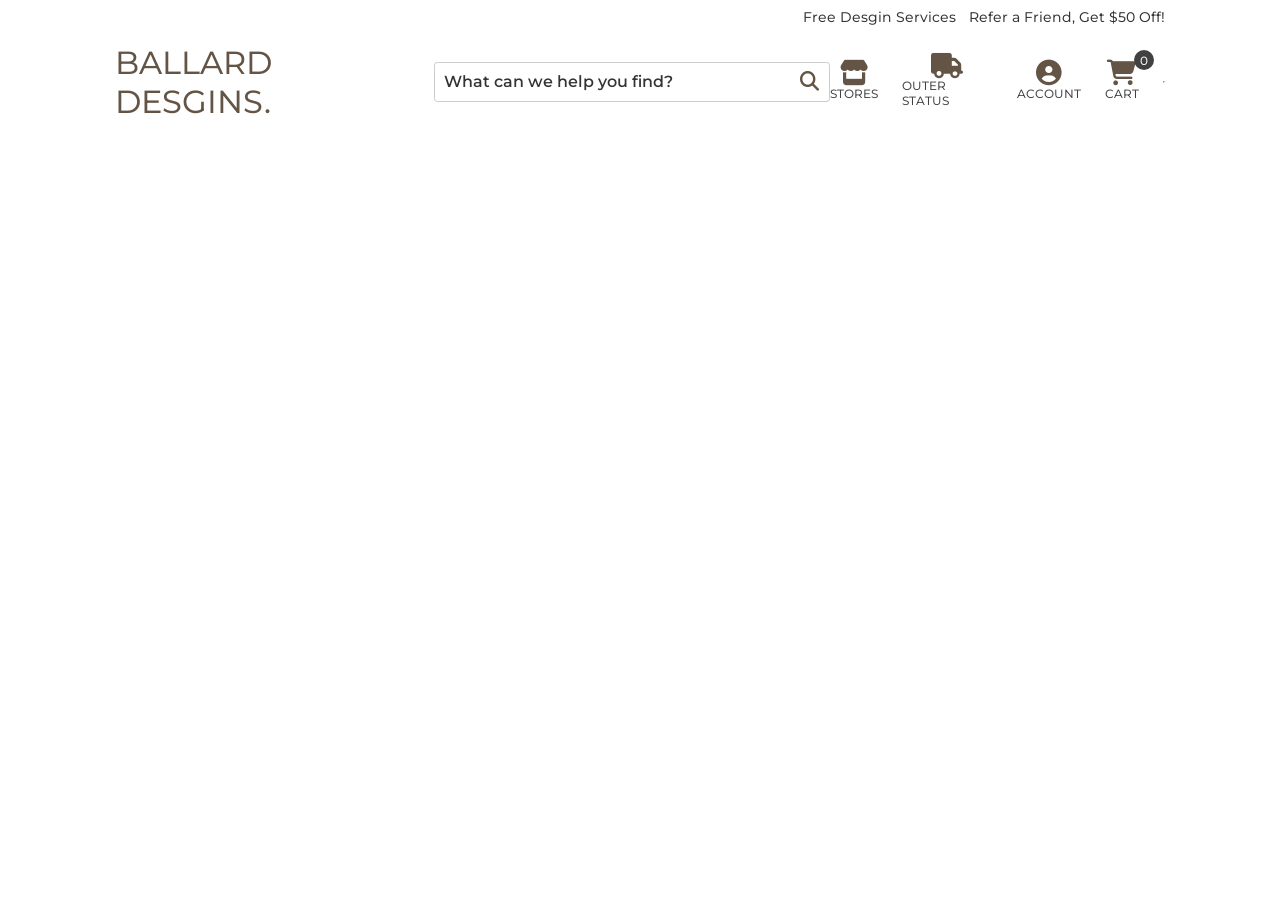
==== commit 30aa7cf7: "Merge 34e77e47399f11cd0bed6f9f7148a9dc9d48c40e into 3b307e8cd0a2de989e3cbbf4daaef68b68bbc9b1" ====
--- a/src/index.html
+++ b/src/index.html
@@ -15,462 +15,43 @@
       href="https://cdnjs.cloudflare.com/ajax/libs/font-awesome/6.7.2/css/all.min.css"
       rel="stylesheet"
     />
-    <!-- Custom CSS -->
-    <link rel="stylesheet" href="/css/style.css" />
-    <link rel="stylesheet" href="/css/header.css" />
-    <link rel="stylesheet" href="/css/navbar.css" />
-    <link rel="stylesheet" href="/css/wallArt.css" />
-    <link rel="stylesheet" href="/css/filter&sort.css" />
-    <link rel="stylesheet" href="/css/products.css" />
-    <link rel="stylesheet" href="/css/footer.css" />
-    <link rel="stylesheet" href="/css/responsive.css" />
-    <!-- Custom JS -->
-    <script src="fetchHeader.js" type="module" defer></script>
-    <script src="fetchWallArt.js" type="module" defer></script>
-    <script src="fetchProducts.js" type="module" defer></script>
-    <script src="mainFunctions.js" type="module" defer></script>
+    <link rel="stylesheet" href="style.css" />
+    <script src="main.js" type="module" defer></script>
   </head>
   <body>
-    <!-- Start Header -->
-    <header id="Header" class="container">
-      <!-- Start Top Header -->
-      <div class="top-header">
+    <header class="container">
+      <div class="topHeader">
         <a href="#">Free Desgin Services</a>
         <a href="">Refer a Friend, Get $50 Off!</a>
       </div>
-      <!-- End Top Header -->
-
-      <!-- Start Main Header -->
-      <div class="main-header">
-        <a href="#"><img id="logo" src="" alt="" /></a>
-        <div class="search-box">
+      <div class="mainHeader">
+        <a href="#">BALLARD DESGINS.</a>
+        <div class="searchBox">
           <input type="search" placeholder="What can we help you find?" />
           <button><i class="fa-solid fa-magnifying-glass"></i></button>
         </div>
-        <div class="header-icons">
-          <a href="#">
-            <i class="fa-solid fa-store"></i>
-            <span>Stores</span>
-          </a>
-          <a href="#">
-            <i class="fa-solid fa-truck"></i>
-            <span>Outer Status</span>
-          </a>
-          <a href="#">
-            <i class="fa-solid fa-circle-user"></i>
-            <span>Account</span>
-          </a>
-          <a href="#" class="cartLink">
-            <i class="fa-solid fa-cart-shopping"></i>
-            <span>Cart</span>
-            <span class="cartBubble">0</span>
-            <div class="cartPopup">Your shopping cart is empty</div>
-          </a>
-        </div>
-      </div>
-      <!-- End Main Header -->
-
-      <!-- Start Scrolled Header -->
-      <div class="main-header-scrolled">
-        <a href="#"><img id="logo-scrolled" src="" alt="" /></a>
-        <div class="search-box-scrolled">
-          <input type="search" placeholder="What can we help you find?" />
-          <button><i class="fa-solid fa-magnifying-glass"></i></button>
-        </div>
-        <div class="header-icons">
-          <a href="#">
-            <i class="fa-solid fa-store"></i>
-          </a>
-          <a href="#">
-            <i class="fa-solid fa-truck"></i>
-          </a>
-          <a href="#">
-            <i class="fa-solid fa-circle-user"></i>
-          </a>
-          <a href="#" class="cartLink">
-            <i class="fa-solid fa-cart-shopping"></i>
-            <span class="cartBubble">0</span>
-            <div class="cartPopup">Your shopping cart is empty</div>
-          </a>
-        </div>
-      </div>
-      <!-- Start Scrolled Header -->
-
-      <!-- Start Responsive Header -->
-      <div class="responsive">
-        <div class="main-header-responsive">
-          <div class="header-icons-responsive1">
-            <button id="menu-toggle">
-              <i class="fa-solid fa-bars"></i>
-            </button>
+        <div class="headerIcons">
             <a href="#">
-              <i class="fa-solid fa-circle-user"></i>
+                <i class="fa-solid fa-store"></i>
+                <span>Stores</span>
             </a>
-          </div>
-          <a href="#"><img id="logo-responsive" src="" alt="" /></a>
-          <div class="header-icons-responsive2">
-            <a href="#searchBoxResponsive">
-              <i class="fa-solid fa-magnifying-glass"></i>
+            <a href="#">
+                <i class="fa-solid fa-truck"></i>
+                <span>Outer Status</span>
+            </a>
+            <a href="#">
+                <i class="fa-solid fa-circle-user"></i>
+                <span>Account</span>
             </a>
             <a href="#" class="cartLink">
-              <i class="fa-solid fa-cart-shopping"></i>
-              <span class="cartBubble">0</span>
-              <div class="cartPopup">Your shopping cart is empty</div>
+                <i class="fa-solid fa-cart-shopping"></i>
+                <span>Cart</span>
+                <span class="cartBubble">0</span>
+                <div class="cartPopup">Your shopping cart is empty</div>
             </a>
-          </div>
         </div>
+        <hr>
       </div>
-      <!-- End Responsive Header -->
-
-      <hr id="hr1" />
-      <!-- Start Navbar -->
-      <nav>
-        <ul class="nav-list">
-          <li class="nav-item">
-            <a class="nav-link" href="#">NEW</a>
-            <div class="dropdown-menu">
-              <ul>
-                <li><a href="#">ALL NEW ITEMS</a></li>
-                <li><a href="#">THE DORM COLLECTION</a></li>
-                <li><a href="#">OUTDOOR</a></li>
-                <li><a href="#">FURNITURE</a></li>
-                <li><a href="#">MIRRORS & ART</a></li>
-                <li><a href="#">DECOR & MORE</a></li>
-                <li><a href="#">TABLETOP</a></li>
-                <li><a href="#">RUGS & DRAPERY</a></li>
-                <li><a href="#">LIGHTING</a></li>
-                <li><a href="#">BED & BATH</a></li>
-                <li><a href="#">FABRIC BY THE YARD</a></li>
-              </ul>
-              <div class="dropdown-image">
-                <img id="dropdownImgNew" src="" alt="Dropdown New Image" />
-                <h4>Your Entry Needs This</h4>
-                <p>
-                  Don't miss the feminine details and narrow profile of our
-                  Dawson Cabinet.
-                </p>
-                <a href="#">SHOP NOW »</a>
-              </div>
-            </div>
-          </li>
-          <li class="nav-item">
-            <a class="nav-link" href="#">Dorm</a>
-            <div class="dropdown-menu">
-              <ul>
-                <li><a href="#">ALL NEW ITEMS</a></li>
-                <li><a href="#">THE DORM COLLECTION</a></li>
-                <li><a href="#">OUTDOOR</a></li>
-                <li><a href="#">FURNITURE</a></li>
-                <li><a href="#">MIRRORS & ART</a></li>
-                <li><a href="#">DECOR & MORE</a></li>
-                <li><a href="#">TABLETOP</a></li>
-                <li><a href="#">RUGS & DRAPERY</a></li>
-                <li><a href="#">LIGHTING</a></li>
-                <li><a href="#">BED & BATH</a></li>
-                <li><a href="#">FABRIC BY THE YARD</a></li>
-              </ul>
-              <div class="dropdown-image">
-                <img id="dropdownImgDorm" src="" alt="Dropdown New Dorm" />
-                <h4>Your Entry Needs This</h4>
-                <p>
-                  Don't miss the feminine details and narrow profile of our
-                  Dawson Cabinet.
-                </p>
-                <a href="#">SHOP DORM »</a>
-              </div>
-            </div>
-          </li>
-          <li class="nav-item">
-            <a class="nav-link" href="#">Outdoor</a>
-          </li>
-          <li class="nav-item">
-            <a class="nav-link" href="#">Furniture</a>
-          </li>
-          <li class="nav-item">
-            <a class="nav-link" href="#">Mirrors & Art</a>
-          </li>
-          <li class="nav-item">
-            <a class="nav-link" href="#">Decor & More</a>
-          </li>
-          <li class="nav-item">
-            <a class="nav-link" href="#">Rugs & Drapery</a>
-          </li>
-          <li class="nav-item">
-            <a class="nav-link" href="#">Lighting</a>
-          </li>
-          <li class="nav-item">
-            <a class="nav-link" href="#">Bed & Bath</a>
-          </li>
-          <li class="nav-item">
-            <a class="nav-link" href="#">Fabric</a>
-          </li>
-          <li class="nav-item">
-            <a class="nav-link" href="#">Holiday & Gifts</a>
-          </li>
-          <li class="nav-item">
-            <a class="nav-link" href="#" class="clearance">Clearance</a>
-          </li>
-        </ul>
-      </nav>
-      <!-- End Navbar -->
-      <hr id="hr2" />
     </header>
-    <!-- End Header -->
-
-    <!-- Start Responsive Search Box -->
-    <section class="search-box-responsive container" id="searchBoxResponsive">
-      <input type="search" placeholder="What can we help you find?" />
-      <button><i class="fa-solid fa-magnifying-glass"></i></button>
-    </section>
-    <!-- End Responsive Search Box -->
-
-    <!-- Start Responsive Navbar -->
-    <aside>
-      <div id="side-menu" class="side-menu">
-        <div class="side-menu-header">
-          <h2>Shop by Category</h2>
-          <button id="menu-close"><i class="fa-solid fa-xmark"></i></button>
-        </div>
-        <ul>
-          <li>New</li>
-          <li>Dorm</li>
-          <li>Outdoor</li>
-          <li>Furniture</li>
-          <li>Mirrors & Art</li>
-          <li>Decor & More</li>
-          <li>Rugs & Drapery</li>
-          <li>Lighting</li>
-          <li>Bed & Bath</li>
-          <li>Fabric</li>
-          <li>Holiday & Gifts</li>
-          <li class="clearance">Clearance</li>
-        </ul>
-        <div class="header-icons">
-          <a href="#">
-            <i class="fa-solid fa-store"></i>
-            <span>Stores</span>
-          </a>
-          <a href="#">
-            <i class="fa-solid fa-truck"></i>
-            <span>Outer Status</span>
-          </a>
-          <a href="#">
-            <i class="fa-solid fa-circle-user"></i>
-            <span>Account</span>
-          </a>
-          <a href="#">
-            <i class="fa-solid fa-headset"></i>
-            <span>Contact</span>
-          </a>
-        </div>
-      </div>
-    </aside>
-    <!-- End Responsive Navbar -->
-
-    <!-- Start WallArt -->
-    <section id="wallArt" class="container">
-      <div id="breadcrumbs">
-        <a href="#">Home</a> <span> > </span> <a href="#">Mirrors & Art</a>
-        <span> > </span> <a href="#">Shop All Wall Art</a>
-      </div>
-      <h1>Wall Art</h1>
-      <hr />
-      <div id="categories"></div>
-      <hr />
-    </section>
-    <!-- End WallArt -->
-
-    <!-- Start Main -->
-    <main class="container">
-      <!-- Start Filter Product & Sort -->
-      <div id="filterSort">
-        <!-- Start Filters -->
-        <div id="filtersProduct">
-          <h3>Filter Product</h3>
-          <div id="filter">
-            <div class="filter-dropdown">
-              <div class="dropdown-toggle" onclick="toggleDropdown(this)">
-                <strong>Price Range</strong>
-                <span class="arrow">&#9662;</span>
-              </div>
-              <div class="dropdown-options" id="priceFilters">
-                <label
-                  ><input type="checkbox" value="25-100" />
-                  <span>$25 - $100</span></label
-                >
-                <label
-                  ><input type="checkbox" value="100-250" />
-                  <span>$100 - $250</span></label
-                >
-                <label
-                  ><input type="checkbox" value="250-500" />
-                  <span>$250 - $500</span></label
-                >
-                <label
-                  ><input type="checkbox" value="500-1000" />
-                  <span>$500 - $1000</span></label
-                >
-                <label
-                  ><input type="checkbox" value="1000-1500" />
-                  <span>$1000 - $1500</span></label
-                >
-                <label
-                  ><input type="checkbox" value="1500-2000" />
-                  <span>$1500 - $2000</span></label
-                >
-              </div>
-            </div>
-
-            <div class="filter-dropdown">
-              <div class="dropdown-toggle" onclick="toggleDropdown(this)">
-                <strong>Color</strong>
-                <span class="arrow">&#9662;</span>
-              </div>
-              <div class="dropdown-options">
-                <label><input type="checkbox" /> Black</label>
-                <label><input type="checkbox" /> Blue</label>
-                <label><input type="checkbox" /> Brown</label>
-              </div>
-            </div>
-
-            <div class="filter-dropdown">
-              <div class="dropdown-toggle" onclick="toggleDropdown(this)">
-                <strong>Frame Finish</strong>
-                <span class="arrow">&#9662;</span>
-              </div>
-              <div class="dropdown-options">
-                <label><input type="checkbox" /> Black</label>
-                <label><input type="checkbox" /> Brass</label>
-                <label><input type="checkbox" /> Brown</label>
-              </div>
-            </div>
-
-            <div class="filter-dropdown">
-              <div class="dropdown-toggle" onclick="toggleDropdown(this)">
-                <strong>Type</strong>
-                <span class="arrow">&#9662;</span>
-              </div>
-              <div class="dropdown-options">
-                <label><input type="checkbox" /> Canvas</label>
-                <label><input type="checkbox" /> Framed Art</label>
-                <label><input type="checkbox" /> Wood Prints</label>
-              </div>
-            </div>
-
-            <div class="filter-dropdown">
-              <div class="dropdown-toggle" onclick="toggleDropdown(this)">
-                <strong>Orientation</strong>
-                <span class="arrow">&#9662;</span>
-              </div>
-              <div class="dropdown-options">
-                <label><input type="checkbox" /> Both</label>
-                <label><input type="checkbox" /> Horizontal</label>
-                <label><input type="checkbox" /> Vertical</label>
-              </div>
-            </div>
-
-            <div class="filter-dropdown">
-              <div class="dropdown-toggle" onclick="toggleDropdown(this)">
-                <strong>Subject</strong>
-                <span class="arrow">&#9662;</span>
-              </div>
-              <div class="dropdown-options">
-                <label><input type="checkbox" /> Abstract</label>
-                <label><input type="checkbox" /> Animal</label>
-                <label><input type="checkbox" /> Cityspace</label>
-              </div>
-            </div>
-          </div>
-        </div>
-        <!-- End Filters -->
-
-        <!-- Start Sort -->
-        <div id="sortProduct">
-          <h3>Sort</h3>
-          <select id="sortSelect">
-            <option selected>What's New</option>
-            <option>Relevance</option>
-            <option>Price: Low to High</option>
-            <option>Price: High to Low</option>
-            <option>Alphabetically</option>
-            <option>Customer Ratings</option>
-          </select>
-          <label class="switch-label">
-            <input type="checkbox" />
-            <span class="switch"></span>
-            <span class="in-stock-text">
-              <strong>IN STOCK</strong><br />
-              <small>Ships in 1–7 business days</small>
-            </span>
-          </label>
-        </div>
-      </div>
-      <!-- End Sort -->
-
-      <!-- Start Filter Results -->
-      <div id="resultsCount"></div>
-
-      <div class="filters-row">
-        <button id="resetFiltersButton">Reset Filters x</button>
-        <div id="appliedFilters"></div>
-      </div>
-      <div class="filter-controls"></div>
-      <!-- End Filter Results -->
-
-      <!-- Start Products -->
-      <div class="product-container" id="productContainer"></div>
-      <!-- End Products -->
-    </main>
-    <!-- End Main -->
-
-    <!-- Start Button To-Top -->
-    <section id="toTop">
-      <a href="#Header"><i class="fa-solid fa-arrow-up"></i></a>
-    </section>
-    <!-- End Button To-Top -->
-
-    <!-- Start Footer -->
-    <footer>
-      <section class="slider">
-        <div class="slider-page">
-          <span class="disabled"
-            ><i class="fa-solid fa-arrow-left"></i> Prev</span
-          >
-          <span class="strong-name">Page 1 of 5 </span>
-          <span class="active"
-            >Next <i class="fa-solid fa-arrow-right"></i
-          ></span>
-        </div>
-        <div>
-          <button class="show-more-button">SHOW MORE</button>
-        </div>
-      </section>
-      <section id="socialMedia">
-        <i class="fa-brands fa-instagram"></i>
-        <i class="fa-brands fa-facebook"></i>
-        <i class="fa-brands fa-tiktok"></i>
-        <i class="fa-brands fa-youtube"></i>
-        <i class="fa-brands fa-pinterest-p"></i>
-      </section>
-      <hr id="footer-hr-top" />
-      <section id="contact">
-        <div>
-          <i class="fa-solid fa-phone"></i>
-          <a href="tel:(800) 536-7551">(800) 536-7551</a>
-        </div>
-        <div>
-          <i class="fa-regular fa-comment"></i> <a href="#">Live Chat</a>
-        </div>
-        <div>
-          <i class="fa-regular fa-envelope"></i
-          ><a href="mailto:email.example@example.com">Email Us</a>
-        </div>
-        <div>
-          <i class="fa-solid fa-pencil"></i> <a href="#">Design Services</a>
-        </div>
-      </section>
-      <hr id="footer-hr-bottom" />
-    </footer>
-    <!-- End Footer -->
   </body>
-</html>
+</html>
--- a/src/style.css
+++ b/src/style.css
@@ -0,0 +1,159 @@
+@import url('https://fonts.googleapis.com/css2?family=Inter:ital,opsz,wght@0,14..32,100..900;1,14..32,100..900&family=Montserrat:ital,wght@0,100..900;1,100..900&family=Noto+Sans:ital,wght@0,100..900;1,100..900&family=Poppins:ital,wght@0,100;0,200;0,300;0,400;0,500;0,600;0,700;0,800;0,900;1,100;1,200;1,300;1,400;1,500;1,600;1,700;1,800;1,900&family=Volkhov:ital,wght@0,400;0,700;1,400;1,700&family=Work+Sans:wght@100..900&display=swap');
+@import url('https://fonts.googleapis.com/css2?family=Bodoni+Moda:ital,opsz,wght@0,6..96,400..900;1,6..96,400..900&family=Inter:ital,opsz,wght@0,14..32,100..900;1,14..32,100..900&family=Montserrat:ital,wght@0,100..900;1,100..900&family=Noto+Sans:ital,wght@0,100..900;1,100..900&family=Poppins:ital,wght@0,100;0,200;0,300;0,400;0,500;0,600;0,700;0,800;0,900;1,100;1,200;1,300;1,400;1,500;1,600;1,700;1,800;1,900&family=Volkhov:ital,wght@0,400;0,700;1,400;1,700&family=Work+Sans:wght@100..900&display=swap');
+
+
+
+:root{
+    --basicFontColor:#333333;
+    --logoColor:#635446;
+    --headerIconColor:#414141;
+    --headerFont:"Montserrat", Verdana, Helvetica, sans-serif;
+    --logoFont:"Bondoi", Helvetica, sans-serif;
+}
+*{
+    box-sizing: border-box;
+    margin: 0;
+    padding: 0;
+    font-family: var(--headerFont);
+    text-decoration: none;
+}
+.container{
+    width:82vw;
+    margin: auto;
+    
+}
+/* Start Header */
+/* Top Header */
+.topHeader{
+    display: flex;
+    justify-content: flex-end;
+    gap: 0.8em;
+    padding:0.5em 0 ;
+}
+.topHeader a{
+    text-decoration: none;
+    color:var(--basicFontColor);
+    font-size: 14px;
+    font-weight: 450;
+    font-family: var(--headerFont);
+    border-bottom: 0.1em solid transparent;
+}
+.topHeader a:hover{
+    cursor: pointer;
+    border-bottom: 0.1em solid var(--basicFontColor);
+}
+
+/* Main Header */
+.mainHeader{
+    margin-top: 0.5em;
+    display: flex;
+    align-items: center;
+    justify-content: space-between;
+}
+.mainHeader a{
+    text-transform: uppercase;
+    color: var(--logoColor);
+    font-size: 2rem;
+    font-weight: 450;
+    font-family: var(--headerFont);
+}
+.searchBox{
+    padding:0.5em;
+    border: #cccccc 0.075em solid;
+    border-radius: 0.2em;
+    width: 25em;
+    display: flex;
+    align-items: center;
+    justify-content: space-between;
+    padding: 0.6em;
+    outline: 0.25em solid transparent;
+}
+.searchBox:focus-within{
+    outline: 0.25em solid rgb(148, 188, 245);
+    border-radius: 0.3em;
+}
+.searchBox input{
+    width:92%;
+    font-size: 1rem;
+    border: none;
+}
+.searchBox input::placeholder{
+    color: var(--basicFontColor);
+    font-weight: 550;
+}
+.searchBox input:focus{
+    outline: none;
+    border: none;
+}
+.searchBox button{
+    background: none;
+    border: none;
+    outline: none;
+    cursor: pointer;
+}
+.searchBox button i{
+    font-size: 1.2rem;
+    color: var(--logoColor);  
+}
+.headerIcons{
+    display: flex;
+    justify-content: space-evenly;
+    align-items: center;
+    gap: 1.5em;
+    padding-right: 1.5em;
+}
+.headerIcons a{
+    display: flex;
+    flex-direction: column;
+    justify-content: space-between;
+    align-items: center;
+    border-bottom: 0.1em solid transparent;
+}
+.headerIcons a:hover{
+    border-bottom: 0.1em solid var(--logoColor);
+}
+.headerIcons a i{
+    color: var(--logoColor);
+    font-size: 1.6rem;
+}
+.headerIcons a span{
+    color: var(--headerIconColor);
+    font-size: 12px;
+}
+.cartLink {
+    position: relative;
+}
+
+.cartBubble {
+    position: absolute;
+    top: -10px;
+    right: -15px;
+    background: var(--headerIconColor);
+    color: white !important;
+    border-radius: 50%;
+    width: 20px;
+    height: 20px;
+    display: flex;
+    align-items: center;
+    justify-content: center;
+    font-size: 12px;
+}
+
+.cartPopup {
+    display: none;
+    position: absolute;
+    top: 3em; /* Adjust position */
+    left: 50%;
+    transform: translateX(-90%);
+    background-color: white;
+    color: var(--basicFontColor);
+    padding: 1.5em 1em;
+    width: 30em;
+    font-size: 12px;
+    box-shadow: 0 3px 5px rgba(0,0,0,0.4);
+}
+
+.cartLink:hover .cartPopup {
+    display: block;
+}
+/* End Header */
